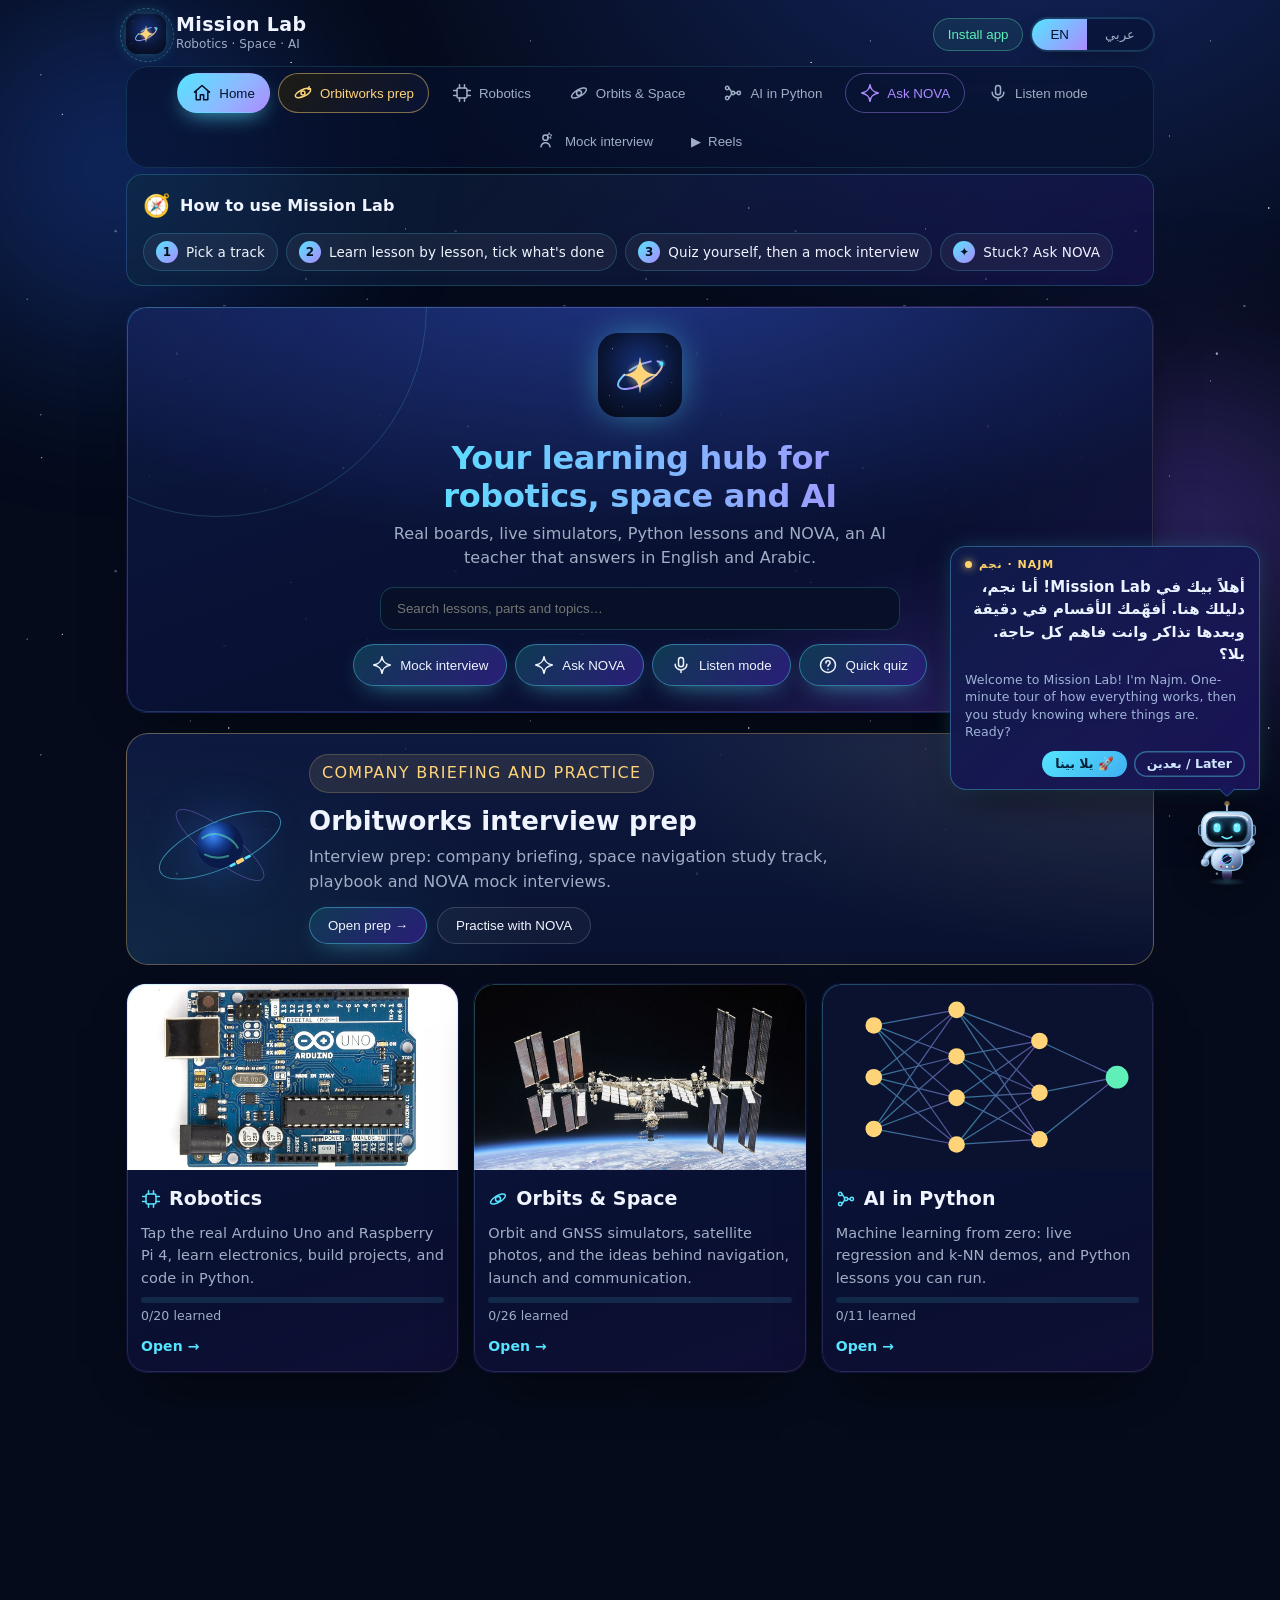
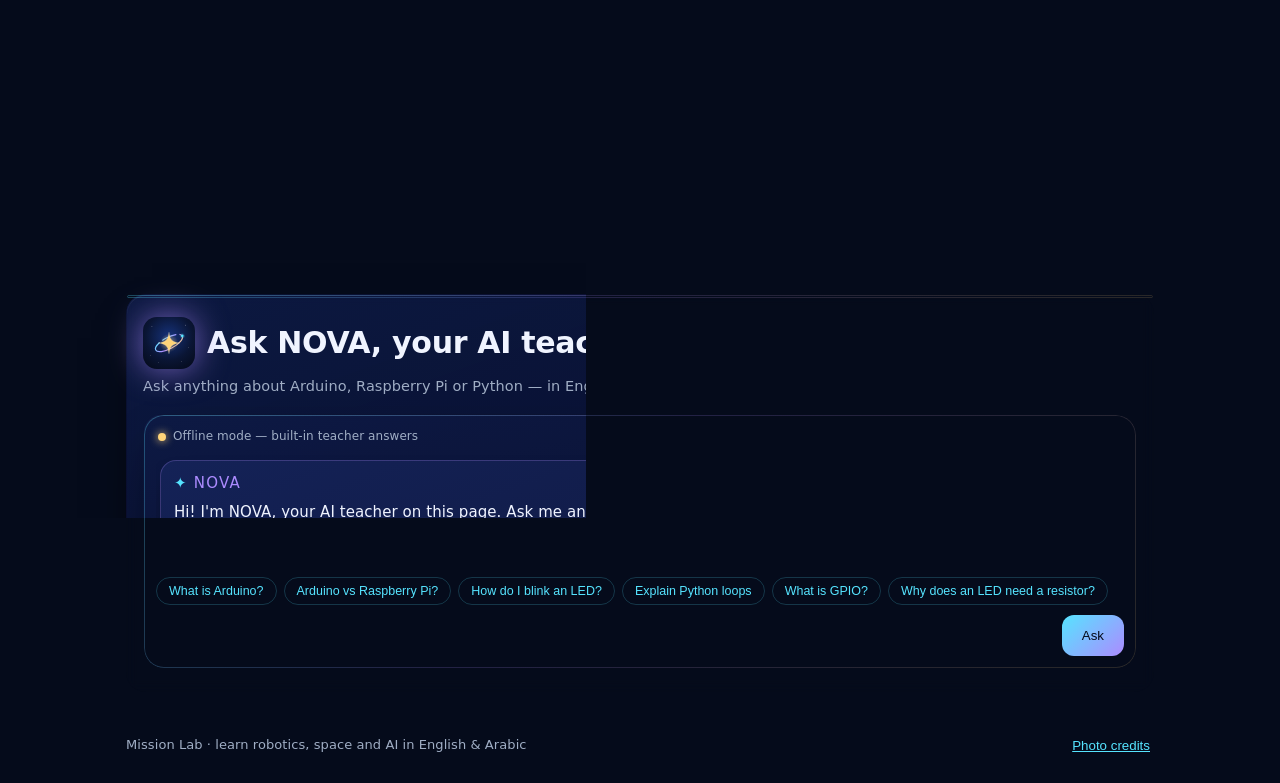
==== lab/index.html @ 09a4e25f "Reels: fix satellite phase overlap in multi-sat orbits; SW v17" ====
<!DOCTYPE html>
<html lang="en" dir="ltr">
<head>
<meta charset="UTF-8">
<meta name="viewport" content="width=device-width, initial-scale=1, viewport-fit=cover">
<title>Mission Lab: Robotics, Space &amp; AI in Python</title>
<meta name="description" content="Bilingual learning hub: real photo boards of the Arduino and Raspberry Pi, orbit and GNSS simulators, AI in Python, and NOVA the AI teacher.">
<meta name="theme-color" content="#050b1b">
<meta name="application-name" content="Mission Lab">
<meta name="apple-mobile-web-app-capable" content="yes">
<meta name="mobile-web-app-capable" content="yes">
<meta name="apple-mobile-web-app-title" content="Mission Lab">
<meta name="apple-mobile-web-app-status-bar-style" content="black-translucent">
<meta property="og:title" content="Mission Lab: Robotics, Space &amp; AI">
<meta property="og:description" content="Bilingual (English/Arabic) learning hub with real photos, interactive boards, orbit and GNSS simulators, AI in Python, and NOVA the AI teacher.">
<meta property="og:image" content="assets/icons/icon-512.png">
<link rel="icon" type="image/svg+xml" href="assets/nova.svg">
<link rel="icon" type="image/png" sizes="48x48" href="assets/icons/favicon-48.png">
<link rel="apple-touch-icon" href="assets/icons/apple-touch-icon.png">
<link rel="manifest" href="manifest.webmanifest">
<link rel="stylesheet" href="lab.css">
<link rel="stylesheet" href="hub.css">
<link rel="stylesheet" href="orbitworks.css">
<link rel="stylesheet" href="najm.css">
<link rel="stylesheet" href="glow.css">
<link rel="stylesheet" href="reels.css?v=17">
</head>
<body>
<div class="stars" aria-hidden="true"></div>
<div class="stars stars-2" aria-hidden="true"></div>

<header class="top">
  <div class="top-row">
    <a class="brand" href="#home" id="brand" aria-label="Mission Lab home"><img src="assets/nova.svg" alt="" width="40" height="40"><span><b data-i18n="title">Mission Lab</b><small data-i18n="tagline">Robotics · Space · AI</small></span></a>
    <div class="top-tools">
      <button type="button" class="install-btn" id="installBtn" hidden data-i18n="install">Install app</button>
      <div class="lang" role="group" aria-label="Language">
        <button id="langEn" type="button">EN</button>
        <button id="langAr" type="button">عربي</button>
      </div>
    </div>
  </div>
  <nav class="areas" role="tablist" aria-label="Areas">
    <button type="button" role="tab" data-area="home"><i aria-hidden="true">⌂</i><span data-i18n="navHome">Home</span></button>
    <button type="button" role="tab" data-area="ow" class="nav-ow"><i aria-hidden="true">🚀</i><span data-i18n="areaOw">Orbitworks prep</span></button>
    <button type="button" role="tab" data-area="robotics"><i aria-hidden="true">🤖</i><span data-i18n="areaRobotics">Robotics</span></button>
    <button type="button" role="tab" data-area="space"><i aria-hidden="true">🛰</i><span data-i18n="areaSpace">Orbits &amp; Space</span></button>
    <button type="button" role="tab" data-area="ai"><i aria-hidden="true">🧠</i><span data-i18n="areaAi">AI in Python</span></button>
    <button type="button" class="nav-nova" id="navNova"><i aria-hidden="true">✦</i><span data-i18n="navNova">Ask NOVA</span></button>
    <button type="button" class="listen-open" id="listenOpen"><i aria-hidden="true">🎙</i><span data-i18n="listenOpen">Listen mode</span></button>
    <button type="button" class="mock-open" id="mockOpen"><i aria-hidden="true"></i><span data-i18n="mqOpen">Mock interview</span></button>
    <button type="button" class="reels-open" id="reelsOpen" aria-expanded="false" aria-haspopup="dialog"><i aria-hidden="true">▶</i><span data-i18n="rlOpen">Reels</span></button>
  </nav>
  <div class="subnav" id="subnav" aria-label="On this page"></div>
</header>

<main>
  <div class="area" id="area-home"><div id="homeRoot"></div></div>
  <div class="area" id="area-ow"><div id="owRoot"></div></div>
  <div class="area" id="area-robotics">
  <section id="boards" class="panel">
    <h2 data-i18n="boardsTitle">Tap a part to learn it</h2>
    <p class="hint" data-i18n="boardsHint"></p>
    <div class="board-bar">
      <div class="board-switch" role="tablist">
        <button id="swUno" type="button" role="tab">Arduino Uno</button>
        <button id="swRpi" type="button" role="tab">Raspberry Pi 4</button>
      </div>
      <div class="view-sw" id="viewSw" role="group"><button type="button" data-v="photo" data-i18n="viewPhoto">Photo</button><button type="button" data-v="diagram" data-i18n="viewDiagram">Diagram</button></div>
    </div>
    <div class="board-grid">
      <div><div class="board-stage" id="boardStage"></div><p class="credit" id="boardCredit"></p></div>
      <article class="part-card" id="partCard" aria-live="polite">
        <div class="pc-empty" id="pcEmpty" data-i18n="pickPart">Pick a numbered part…</div>
        <div class="pc-body" id="pcBody" hidden>
          <div class="pc-head">
            <span class="pc-num" id="pcNum"></span>
            <h3 id="pcName"></h3>
          </div>
          <h4 data-i18n="whatIs">What is it?</h4>
          <p id="pcWhat"></p>
          <h4 data-i18n="whatDoes">What does it do?</h4>
          <p id="pcDoes"></p>
          <div class="pc-tip"><b data-i18n="remember">Remember:</b> <span id="pcTip"></span></div>
        </div>
      </article>
    </div>
    <ul class="parts-chips" id="partsChips"></ul>
  </section>

  <section id="python" class="panel">
    <h2 data-i18n="pyTitle">Python, lesson by lesson</h2>
    <p class="hint" data-i18n="pyHint"></p>
    <div class="lessons" id="lessons"></div>
  </section>

  </div>
  <div class="area" id="area-space"><div id="spaceRoot"></div></div>
  <div class="area" id="area-ai"><div id="aiRoot"></div></div>

  <section id="teacher" class="panel">
    <div class="nova-head"><img src="assets/nova.svg" alt="" width="52" height="52"><div><h2 data-i18n="teacherTitle">Ask NOVA, your AI teacher</h2></div></div>
    <p class="hint" data-i18n="teacherHint"></p>
    <div class="chat">
      <div class="chat-status" id="chatStatus"></div>
      <div class="chat-log" id="chatLog" aria-live="polite"></div>
      <div class="chat-chips" id="chatChips"></div>
      <form class="chat-form" id="chatForm">
        <input id="chatInput" type="text" autocomplete="off" data-i18n-ph="placeholder" placeholder="Type your question…">
        <button type="submit" id="chatSend" data-i18n="send">Ask</button>
      </form>
    </div>
  </section>
</main>

<footer class="foot">
  <span data-i18n="foot">Mission Lab</span>
  <button type="button" class="linkish" id="creditsOpen" data-i18n="back2">Photo credits</button>
</footer>
<nav class="bnav" id="bnav" aria-label="Main"></nav>

<div id="listenRoot"></div>
<div id="mockRoot"></div>
<div id="reelsRoot"></div>
<div id="modalRoot"></div>
<script src="lab.js"></script>
<script src="common.js"></script>
<script src="space.js"></script>
<script src="ai.js"></script>
<script src="listen.js"></script>
<script src="mock.js"></script>
<script src="diagrams.js"></script>
<script src="content.js"></script>
<script src="hub.js"></script>
<script src="ow-diagrams.js"></script>
<script src="ow-content.js"></script>
<script src="ow-nova.js"></script>
<script src="orbitworks.js"></script>
<script src="motion.js"></script>
<script>boot();</script>
<script src="najm.js"></script>
<script src="glow-content.js"></script>
<script src="nova-plus.js"></script>
<script src="glow.js"></script>
<script src="reels-scenes.js?v=17"></script>
<script src="reels-data.js?v=17"></script>
<script src="reels.js?v=17"></script>
</body>
</html>
---- lab/lab.css ----
:root{
  --navy:#050b1b; --ink:#f0f4ff; --muted:#a0aec5;
  --cyan:#56e4ff; --violet:#ac8bff; --gold:#ffd479; --aurora:#5ef0b8;
  --glass:#0b153acc; --line:#56e4ff33;
}
*{box-sizing:border-box}
html{scroll-behavior:smooth}
body{
  margin:0; background:radial-gradient(1200px 800px at 80% -10%, #12245c 0%, var(--navy) 55%) fixed, var(--navy);
  color:var(--ink); font:400 16px/1.55 "DM Sans",system-ui,-apple-system,"Segoe UI",sans-serif;
  -webkit-font-smoothing:antialiased; overflow-x:hidden;
}
html[dir=rtl] body{font-family:"Segoe UI",system-ui,Tahoma,sans-serif}
.stars{position:fixed;inset:0;pointer-events:none;z-index:0;opacity:.7;
  background-image:
    radial-gradient(1px 1px at 12% 22%, #fff 60%, transparent),
    radial-gradient(1.5px 1.5px at 34% 68%, #cfe6ff 60%, transparent),
    radial-gradient(1px 1px at 56% 12%, #fff 60%, transparent),
    radial-gradient(1px 1px at 78% 44%, #cfe6ff 60%, transparent),
    radial-gradient(1.5px 1.5px at 90% 82%, #fff 60%, transparent),
    radial-gradient(1px 1px at 8% 88%, #cfe6ff 60%, transparent),
    radial-gradient(1px 1px at 44% 40%, #fff 60%, transparent),
    radial-gradient(1.5px 1.5px at 66% 90%, #cfe6ff 60%, transparent);
  background-size:520px 520px; animation:drift 90s linear infinite;
}
.stars-2{background-size:340px 340px;opacity:.35;animation-duration:140s;animation-direction:reverse}
@keyframes drift{to{background-position:520px 520px}}
@media(prefers-reduced-motion:reduce){.stars{animation:none}}

main,.top,.foot{position:relative;z-index:1;max-width:1060px;margin:0 auto;padding:0 16px}
.top{padding-top:18px;text-align:center}
.top-row{display:flex;justify-content:space-between;align-items:center;gap:10px;flex-wrap:wrap}
.back{color:var(--muted);text-decoration:none;font-size:14px}
.back:hover{color:var(--cyan)}
.lang{display:inline-flex;border:1px solid var(--line);border-radius:999px;overflow:hidden;background:var(--glass)}
.lang button{border:0;background:transparent;color:var(--muted);padding:8px 18px;font:700 14px/1 inherit;cursor:pointer}
.lang button.on{background:linear-gradient(135deg,#123,#1b1458);color:var(--cyan)}
h1{margin:26px 0 6px;font-size:clamp(28px,6vw,44px);letter-spacing:.02em;
  background:linear-gradient(90deg,var(--cyan),var(--violet),var(--gold));-webkit-background-clip:text;background-clip:text;color:transparent}
.sub{margin:0 0 18px;color:var(--muted)}
.tabs{display:flex;justify-content:center;gap:8px;flex-wrap:wrap;margin-bottom:8px}
.tabs a{color:var(--ink);text-decoration:none;padding:8px 16px;border:1px solid var(--line);border-radius:999px;background:var(--glass);font-size:14px}
.tabs a:hover{border-color:var(--cyan);color:var(--cyan)}

.panel{margin:26px 0;padding:22px 16px;border:1px solid var(--line);border-radius:20px;background:var(--glass);backdrop-filter:blur(6px)}
.panel h2{margin:0 0 6px;font-size:clamp(20px,4.5vw,28px)}
.hint{margin:0 0 16px;color:var(--muted);font-size:14.5px}

.board-switch{display:flex;gap:8px;margin-bottom:14px}
.board-switch button{flex:1;max-width:240px;padding:11px 10px;border-radius:12px;border:1px solid var(--line);
  background:#0a1230;color:var(--muted);font:700 15px/1 inherit;cursor:pointer}
.board-switch button.on{border-color:var(--cyan);color:var(--cyan);box-shadow:0 0 18px -6px var(--cyan)}
.board-grid{display:grid;grid-template-columns:1fr;gap:16px}
@media(min-width:900px){.board-grid{grid-template-columns:7fr 5fr}}
.board-stage{border-radius:16px;background:#071026;border:1px solid #56e4ff22;padding:8px;overflow:hidden}
.board-stage svg{width:100%;height:auto;display:block}
.part{cursor:pointer;outline:none}
.part .hit{fill:transparent}
.part:hover .glow,.part:focus .glow,.part.active .glow{opacity:1}
.part .glow{opacity:0;transition:opacity .2s;fill:none;stroke:var(--gold);stroke-width:3;filter:drop-shadow(0 0 6px var(--gold))}
.part.active .badge circle{fill:var(--gold)}
.badge{cursor:pointer}
.badge circle{fill:#ffd479;stroke:#050b1b;stroke-width:2}
.badge text{font:700 13px/1 "DM Sans",sans-serif;fill:#050b1b;text-anchor:middle}

.part-card{border:1px solid var(--line);border-radius:16px;background:#0a1230cc;padding:16px;min-height:180px}
@media(min-width:900px){.part-card{position:sticky;top:12px;align-self:start}}
.pc-empty{color:var(--muted);text-align:center;padding:48px 10px;font-size:15px}
.pc-head{display:flex;align-items:center;gap:10px;margin-bottom:10px}
.pc-num{flex:none;width:30px;height:30px;border-radius:50%;background:var(--gold);color:#050b1b;font:700 16px/30px sans-serif;text-align:center}
.pc-head h3{margin:0;font-size:19px}
.part-card h4{margin:12px 0 4px;font-size:12.5px;letter-spacing:.08em;text-transform:uppercase;color:var(--cyan)}
.part-card p{margin:0;font-size:15px}
.pc-tip{margin-top:14px;padding:10px 12px;border-radius:10px;background:#ffd47914;border:1px solid #ffd47944;font-size:14px}
.pc-tip b{color:var(--gold)}

.parts-chips{list-style:none;display:flex;flex-wrap:wrap;gap:8px;margin:14px 0 0;padding:0}
.parts-chips button{border:1px solid var(--line);background:#0a1230;color:var(--muted);border-radius:999px;
  padding:7px 12px;font-size:13px;cursor:pointer;display:inline-flex;align-items:center;gap:7px}
.parts-chips button i{font-style:normal;width:20px;height:20px;border-radius:50%;background:#ffd479;color:#050b1b;font:700 12px/20px sans-serif;text-align:center}
.parts-chips button.on,.parts-chips button:hover{border-color:var(--gold);color:var(--ink)}

.lessons{display:grid;gap:10px}
.lesson{border:1px solid var(--line);border-radius:14px;background:#0a1230cc;overflow:hidden}
.lesson>button{width:100%;display:flex;align-items:center;gap:12px;padding:14px 14px;background:transparent;border:0;color:var(--ink);cursor:pointer;text-align:start}
html[dir=rtl] .lesson>button{text-align:right}
.l-num{flex:none;width:34px;height:34px;border-radius:10px;background:linear-gradient(135deg,var(--cyan),var(--violet));color:#050b1b;font:700 16px/34px sans-serif;text-align:center}
.l-title{font:700 16px/1.25 inherit}
.l-tag{display:block;color:var(--muted);font-size:13px;margin-top:2px}
.l-arrow{margin-inline-start:auto;color:var(--cyan);transition:transform .25s}
.lesson.open .l-arrow{transform:rotate(180deg)}
.l-body{max-height:0;overflow:hidden;transition:max-height .35s ease;padding:0 14px}
.lesson.open .l-body{max-height:900px;padding:0 14px 16px}
.l-body p{color:#dbe4ff;font-size:15px;margin:4px 0 12px}
.l-code{direction:ltr;text-align:left;background:#040814;border:1px solid #56e4ff2e;border-radius:10px;padding:12px 14px;overflow-x:auto;
  font:13.5px/1.6 ui-monospace,"SF Mono",Menlo,Consolas,monospace;color:#e8f2ff}
.l-code .cm{color:#7f8db3}.l-code .st{color:#5ef0b8}.l-code .kw{color:#ac8bff}
.l-cap{display:block;color:var(--muted);font-size:12.5px;margin-top:8px;direction:inherit}

.chat{border:1px solid var(--line);border-radius:16px;background:#0a1230cc;padding:12px}
.chat-status{font-size:12px;color:var(--muted);margin:0 2px 8px;display:flex;align-items:center;gap:7px}
.chat-status b{width:8px;height:8px;border-radius:50%;background:var(--aurora);box-shadow:0 0 8px var(--aurora)}
.chat-status.off b{background:var(--gold);box-shadow:0 0 8px var(--gold)}
.chat-log{max-height:380px;overflow-y:auto;display:flex;flex-direction:column;gap:10px;padding:4px 2px 10px}
.msg{max-width:88%;padding:10px 13px;border-radius:14px;font-size:15px;white-space:pre-wrap;word-break:break-word}
.msg code{font:13px/1.5 ui-monospace,Menlo,monospace;background:#040814;padding:1px 5px;border-radius:5px;direction:ltr;unicode-bidi:embed}
html[dir=rtl] .msg.user{align-self:flex-start}
html[dir=rtl] .msg.bot{align-self:flex-end}
.msg.user{align-self:flex-end;background:linear-gradient(135deg,#1b1458,#123);border:1px solid #56e4ff44;border-end-end-radius:4px}
html[dir=rtl] .msg.user{border-end-end-radius:14px;border-end-start-radius:4px}
.msg.bot{align-self:flex-start;background:#101c4a;border:1px solid #ac8bff44;border-end-start-radius:4px}
html[dir=rtl] .msg.bot{border-end-start-radius:14px;border-end-end-radius:4px}
.msg.bot .who{display:block;font:700 11px/1 inherit;letter-spacing:.08em;color:var(--violet);margin-bottom:5px}
.msg.typing span{animation:blink 1.1s infinite}
.msg.typing span:nth-child(2){animation-delay:.2s}.msg.typing span:nth-child(3){animation-delay:.4s}
@keyframes blink{0%,60%,100%{opacity:.25}30%{opacity:1}}
.chat-chips{display:flex;flex-wrap:wrap;gap:7px;margin:6px 0 10px}
.chat-chips button{border:1px solid var(--line);background:transparent;color:var(--cyan);border-radius:999px;padding:6px 12px;font-size:12.5px;cursor:pointer}
.chat-chips button:hover{border-color:var(--cyan)}
.chat-form{display:flex;gap:8px}
.chat-form input{flex:1;min-width:0;border:1px solid var(--line);border-radius:12px;background:#040814;color:var(--ink);padding:12px 14px;font:400 15px/1.3 inherit}
.chat-form input:focus{outline:none;border-color:var(--cyan)}
.chat-form button{border:0;border-radius:12px;padding:12px 20px;font:700 15px/1 inherit;cursor:pointer;
  background:linear-gradient(135deg,var(--cyan),var(--violet));color:#050b1b}
.chat-form button:disabled{opacity:.5;cursor:default}

.foot{display:flex;justify-content:space-between;gap:10px;flex-wrap:wrap;color:var(--muted);font-size:13px;padding:10px 16px 30px}
.foot a{color:var(--muted)}

/* ---- areas ---- */
.areas{display:flex;justify-content:center;gap:8px;flex-wrap:wrap;margin:4px 0 12px}
.areas button{border:1px solid var(--line);border-radius:999px;background:var(--glass);color:var(--ink);padding:10px 18px;font:700 14.5px/1 inherit;cursor:pointer}
.areas button.on{border-color:var(--cyan);color:var(--cyan);box-shadow:0 0 18px -6px var(--cyan);background:linear-gradient(135deg,#0d2a3f,#1b1458)}
.area{display:none}.area.on{display:block}
.listen-open{display:inline-flex;align-items:center;gap:8px;margin:2px 0 6px;border:1px solid #ffd47955;background:#ffd4791a;color:var(--gold);border-radius:999px;padding:9px 16px;font:700 14px/1 inherit;cursor:pointer}
.listen-open:hover{background:#ffd47930}
.presets{display:flex;flex-wrap:wrap;gap:8px;margin:0 0 12px}
.presets button{border:1px solid var(--line);background:#0a1230;color:var(--muted);border-radius:999px;padding:8px 14px;font:600 13.5px/1 inherit;cursor:pointer}
.presets button.on,.presets button:hover{border-color:var(--cyan);color:var(--cyan)}
.sim{border-radius:16px;overflow:hidden;border:1px solid #56e4ff22;background:#071026}
.sim canvas{display:block;width:100%;height:auto;aspect-ratio:var(--ar,640/440)}
#gCanvas{--ar:640/360}#regCanvas,#knnCanvas{--ar:640/340;cursor:crosshair}
.sliders{display:grid;gap:12px;margin:14px 0 4px}
.sliders label span{display:flex;justify-content:space-between;gap:10px;font-size:14px;margin-bottom:4px}
.sliders output{color:var(--gold);font-weight:700;direction:ltr}
.sliders input[type=range]{width:100%;accent-color:#56e4ff;height:28px}
.readouts{display:grid;grid-template-columns:repeat(auto-fit,minmax(130px,1fr));gap:10px;margin-top:12px}
.readouts div{border:1px solid var(--line);border-radius:12px;background:#0a1230cc;padding:10px 12px}
.readouts i{display:block;font-style:normal;font-size:12px;color:var(--muted)}
.readouts b{font-size:17px;color:var(--ink)}
.note{color:var(--muted);font-size:13px;margin:10px 0 0}

/* ---- listen mode ---- */
body.ls-open{overflow:hidden}
.listen{position:fixed;inset:0;z-index:100;background:#030612;color:#eef2ff;display:flex;flex-direction:column;font-family:inherit;
  padding:max(10px,env(safe-area-inset-top)) 14px max(10px,env(safe-area-inset-bottom))}
.listen[hidden]{display:none}
.ls-bg{position:absolute;inset:0;overflow:hidden;pointer-events:none}
.ls-bg i{position:absolute;border-radius:50%;filter:blur(70px);opacity:.5;animation:lsFloat 14s ease-in-out infinite}
.ls-bg i:nth-child(1){width:44vw;height:44vw;max-width:420px;max-height:420px;background:#123a5f;top:-12%;inset-inline-start:-10%}
.ls-bg i:nth-child(2){width:38vw;height:38vw;max-width:360px;max-height:360px;background:#3b1d6e;bottom:-10%;inset-inline-end:-8%;animation-delay:-5s}
.ls-bg i:nth-child(3){width:26vw;height:26vw;max-width:240px;max-height:240px;background:#0e5e52;top:42%;inset-inline-start:58%;opacity:.3;animation-delay:-9s}
@keyframes lsFloat{50%{transform:translateY(26px) scale(1.07)}}
@media(prefers-reduced-motion:reduce){.ls-bg i,.ls-wave span,.ls-ring{animation:none!important}}
.ls-top{position:relative;display:flex;align-items:center;gap:8px;flex-wrap:wrap}
.ls-x{flex:none;width:38px;height:38px;border-radius:50%;border:1px solid #ffffff22;background:#0a123088;color:#cfd8f3;font-size:15px;cursor:pointer}
.ls-x:hover{border-color:#56e4ff;color:#56e4ff}
.ls-status{display:inline-flex;align-items:center;gap:7px;border:1px solid #ffffff1f;background:#0a1230cc;border-radius:999px;padding:8px 14px;font:600 12.5px/1 inherit;color:#aebadd}
.ls-status b{width:9px;height:9px;border-radius:50%;background:#5b6785;flex:none}
.listen.live .ls-status b{background:#5ef0b8;box-shadow:0 0 10px #5ef0b8;animation:pulse 1.5s infinite}
.listen.think .ls-status b{background:#ffd479;box-shadow:0 0 10px #ffd479;animation:pulse .8s infinite}
@keyframes pulse{50%{opacity:.35}}
.ls-lang{display:inline-flex;border:1px solid #ffffff1f;border-radius:999px;overflow:hidden;background:#0a123088;margin-inline-start:auto}
.ls-lang button{border:0;background:transparent;color:#8f9bc0;padding:9px 13px;font:700 12.5px/1 inherit;cursor:pointer}
.ls-lang button.on{background:linear-gradient(135deg,#123a5f,#2a1d6e);color:#56e4ff}
.ls-stage{position:relative;flex:1;min-height:0;overflow-y:auto;display:flex;flex-direction:column;gap:12px;padding:14px 0 6px}
.ls-wave{display:flex;align-items:center;justify-content:center;gap:4px;height:32px;flex:none}
.ls-wave span{width:4px;height:6px;border-radius:2px;background:linear-gradient(180deg,#56e4ff,#ac8bff);opacity:.22}
.listen.live .ls-wave span{animation:wv 1.2s ease-in-out infinite;opacity:.8}
.listen.hot .ls-wave span{animation-duration:.45s}
@keyframes wv{0%,100%{height:6px}50%{height:26px}}
.ls-heard{flex:none}
.ls-heard i,.ls-card i{display:block;font-style:normal;font-size:11px;letter-spacing:.1em;text-transform:uppercase;color:#56e4ff99;margin-bottom:5px}
.ls-heard p{margin:0;font-size:15.5px;line-height:1.55;color:#7c8ab1;min-height:1.5em}
.ls-heard #lsLive{color:#d4defa;border-bottom:1px dashed #56e4ff55}
.ls-card{border-radius:18px;padding:16px 18px;background:linear-gradient(160deg,#0a1330f2,#070d1ff2);border:1px solid #ffffff14}
.ls-q p{margin:0;font-size:17px;line-height:1.45;color:#cdd8f6}
.ls-a{border-color:#5ef0b833;box-shadow:0 0 44px -16px #5ef0b84d}
.ls-a i{color:#5ef0b8aa}
.ls-a p{margin:0;font-size:clamp(21px,5.6vw,28px);line-height:1.55;color:#f4fffa;white-space:pre-wrap}
.ls-a-foot{display:flex;justify-content:space-between;align-items:center;gap:10px;margin-top:10px}
.ls-a small{font-size:11px;color:#6f8f84}
#lsCopy{border:1px solid #ffffff22;background:transparent;color:#9fb0d8;border-radius:999px;padding:6px 13px;font:700 11.5px/1 inherit;cursor:pointer}
#lsCopy:hover{border-color:#5ef0b8;color:#5ef0b8}
.ls-msg{position:relative;border:1px solid #ffd47955;color:#ffd479;background:#ffd47912;border-radius:12px;padding:10px 12px;font-size:13.5px;margin-bottom:8px}
.ls-msg[hidden]{display:none}
.ls-dock{position:relative;display:flex;flex-direction:column;gap:10px}
#lsForm{display:flex;gap:8px}
#lsIn{flex:1;min-width:0;background:#070d1f;border:1px solid #ffffff22;border-radius:12px;color:#e9eefc;padding:12px 14px;font:400 15px/1.2 inherit}
#lsIn:focus{outline:none;border-color:#56e4ff}
#lsAsk{border:0;border-radius:12px;padding:0 18px;background:#17254f;color:#56e4ff;font:700 14px/1 inherit;cursor:pointer}
.ls-actions{display:flex;align-items:center;justify-content:center;gap:16px}
.ls-mic{position:relative;width:78px;height:78px;flex:none;border-radius:50%;border:0;cursor:pointer;
  background:linear-gradient(135deg,#56e4ff,#ac8bff);color:#050b1b;font-size:25px;display:grid;place-items:center;
  box-shadow:0 8px 30px -8px #56e4ff80}
.ls-mic:active{transform:scale(.96)}
.listen.live .ls-mic{background:#2a1020;color:#ff9db3;border:1px solid #ff9db355;box-shadow:0 8px 30px -8px #ff9db355}
.ls-ring{position:absolute;inset:0;border-radius:50%;border:2px solid #ff9db355;opacity:0;pointer-events:none}
.listen.live .ls-ring{animation:lsRing 1.9s ease-out infinite}
.listen.live .ls-ring.r2{animation-delay:.95s}
@keyframes lsRing{0%{transform:scale(1);opacity:.8}100%{transform:scale(1.6);opacity:0}}
.ls-now{border:0;border-radius:999px;padding:15px 24px;font:700 15.5px/1 inherit;cursor:pointer;
  background:linear-gradient(135deg,#ffd479,#ff9d6e);color:#2a1503;opacity:.35;transition:opacity .2s,transform .1s}
.ls-now.ready{opacity:1;box-shadow:0 6px 26px -8px #ffd47980}
.ls-now.ready:active{transform:scale(.97)}
.ls-foot{display:flex;flex-direction:column;gap:2px;font-size:11.5px;color:#6f7da3;text-align:center}
.ls-foot .linkish{background:none;border:0;color:#8f9bc0;font:inherit;text-decoration:underline;cursor:pointer;padding:2px}
@media(min-width:900px){.listen{padding:18px 16vw}}
/* listen mode v3: explicit-start CTA, louder active language, debug line */
.ls-mic.cta{animation:lsCta 1.7s ease-in-out infinite}
@keyframes lsCta{0%,100%{box-shadow:0 8px 30px -8px #56e4ff80}50%{box-shadow:0 8px 46px -4px #56e4ffdd;transform:scale(1.06)}}
.ls-lang button.on{background:linear-gradient(135deg,#1d5fa8,#6a3fd4);color:#fff;box-shadow:0 0 16px -2px #56e4ff99}
.ls-debug{font:11px/1.5 ui-monospace,SFMono-Regular,Menlo,monospace;color:#5fe0a8bb;background:#04101fcc;border:1px solid #ffffff12;border-radius:8px;padding:6px 9px;max-height:3.4em;overflow:hidden;white-space:nowrap;text-overflow:ellipsis;text-align:start}
.ls-debug[hidden]{display:none}
---- lab/hub.css ----
/* Mission Lab hub layer */
body{padding-bottom:0}
body.noscroll{overflow:hidden}
.top{padding-top:12px}
.brand{display:flex;align-items:center;gap:10px;text-decoration:none;color:var(--ink);text-align:start}
.brand img{border-radius:12px;box-shadow:0 0 18px -4px #56e4ff88}
.brand b{display:block;font-size:19px;letter-spacing:.02em;line-height:1.1}
.brand small{display:block;color:var(--muted);font-size:12px}
.top-tools{display:flex;align-items:center;gap:8px}
.install-btn{border:1px solid #5ef0b855;background:#5ef0b814;color:var(--aurora);border-radius:999px;padding:8px 14px;font:700 13px/1 inherit;cursor:pointer}
.areas{margin:12px 0 4px}
.areas button{display:inline-flex;align-items:center;gap:7px}
.areas button i{font-style:normal}
.areas .nav-nova{border-color:#ac8bff66;color:var(--violet)}
.areas .listen-open{margin:0}
@media(max-width:759px){
  .areas button:not(.listen-open):not(.mock-open){display:none}
  .areas{margin:8px 0 2px}
  .areas .listen-open,.areas .mock-open{padding:8px 14px}
  body{padding-bottom:78px}
}
.subnav{position:sticky;top:0;z-index:20;display:flex;gap:8px;overflow-x:auto;padding:9px 16px;margin:0 auto;max-width:1060px;scrollbar-width:none;background:linear-gradient(#050b1bf2,#050b1bd9);backdrop-filter:blur(8px);border-bottom:1px solid var(--line)}
.subnav[hidden]{display:none}
.subnav::-webkit-scrollbar{display:none}
.subnav button{flex:none;border:1px solid var(--line);background:var(--glass);color:var(--ink);border-radius:999px;padding:7px 14px;font:600 13px/1 inherit;cursor:pointer;white-space:nowrap}
.subnav button:hover{border-color:var(--cyan);color:var(--cyan)}
.bnav{display:none}
@media(max-width:759px){
  .bnav{position:fixed;left:0;right:0;bottom:0;z-index:40;display:grid;grid-template-columns:repeat(6,1fr);background:#050b1bf5;backdrop-filter:blur(12px);border-top:1px solid var(--line);padding:6px 4px calc(6px + env(safe-area-inset-bottom))}
  .bnav button{border:0;background:transparent;color:var(--muted);display:flex;flex-direction:column;align-items:center;gap:2px;padding:6px 2px;font:600 11px/1.1 inherit;cursor:pointer;border-radius:12px}
  .bnav button i{font-style:normal;font-size:19px;line-height:1}
  .bnav button.on{color:var(--cyan);background:#56e4ff14}
}
.area{display:none}.area.on{display:block}
/* hero */
.hero{margin:20px 0;padding:26px 16px;text-align:center;border:1px solid var(--line);border-radius:24px;background:radial-gradient(600px 240px at 50% 0,#1b2f7a66,transparent),var(--glass)}
.hero-logo{border-radius:20px;box-shadow:0 0 36px -6px #56e4ff99}
.hero h2{margin:14px auto 6px;font-size:clamp(22px,5vw,32px);max-width:22ch;line-height:1.2;background:linear-gradient(90deg,var(--cyan),var(--violet),var(--gold));-webkit-background-clip:text;background-clip:text;color:transparent}
.hero p{margin:0 auto 16px;max-width:52ch;color:var(--muted)}
.search{position:relative;max-width:520px;margin:0 auto 14px;text-align:start}
.search input{width:100%;padding:13px 16px;border-radius:14px;border:1px solid var(--line);background:#071026;color:var(--ink);font:16px inherit}
.search input:focus{outline:2px solid var(--cyan);outline-offset:1px}
.search-res{position:absolute;inset-inline:0;top:calc(100% + 6px);z-index:15;background:#0a1230;border:1px solid var(--cyan);border-radius:14px;overflow:hidden;box-shadow:0 18px 40px -10px #000}
.search-res button{display:flex;align-items:center;gap:10px;width:100%;border:0;border-bottom:1px solid #56e4ff1a;background:transparent;color:var(--ink);padding:11px 14px;font:15px inherit;cursor:pointer;text-align:start}
.search-res button:hover{background:#56e4ff14}
.search-res button i{font-style:normal}
.search-res button span{flex:1}
.search-res small{color:var(--muted)}
.search-res p{margin:0;padding:12px 14px;color:var(--muted)}
.quick{display:flex;justify-content:center;gap:8px;flex-wrap:wrap}
.quick button,.primary{border:1px solid #56e4ff66;background:linear-gradient(135deg,#0d2a3f,#1b1458);color:var(--ink);border-radius:999px;padding:10px 18px;font:700 14px/1 inherit;cursor:pointer}
.quick button:hover,.primary:hover{border-color:var(--cyan)}
.area-cards{display:grid;gap:14px;grid-template-columns:1fr}
@media(min-width:760px){.area-cards{grid-template-columns:repeat(3,1fr)}}
.area-card{border:1px solid var(--line);border-radius:20px;overflow:hidden;background:var(--glass);cursor:pointer;display:flex;flex-direction:column;transition:transform .2s,border-color .2s}
.area-card:hover,.area-card:focus-visible{transform:translateY(-3px);border-color:var(--cyan);outline:none}
.ac-media{aspect-ratio:16/9;overflow:hidden;background:#071026}
.ac-media img,.ac-media svg{width:100%;height:100%;object-fit:cover;display:block}
.ac-body{padding:14px;display:flex;flex-direction:column;gap:8px;flex:1}
.ac-body h3{margin:0;font-size:19px;display:flex;align-items:center;gap:8px}
.ac-body h3 i{font-style:normal}
.ac-body p{margin:0;color:var(--muted);font-size:14.5px;flex:1}
.prog small,.qbest{color:var(--muted);font-size:12.5px}
.bar{height:6px;border-radius:99px;background:#56e4ff1f;overflow:hidden}
.bar b{display:block;height:100%;width:0;background:linear-gradient(90deg,var(--cyan),var(--aurora));border-radius:99px;transition:width .4s}
.ac-go{color:var(--cyan);font-weight:700;font-size:14px}
.home-row{display:grid;gap:14px;grid-template-columns:1fr}
@media(min-width:760px){.home-row{grid-template-columns:1fr 1fr}}
.home-row .panel{margin:14px 0 0}
.muted{color:var(--muted)}
.cont-btn{display:flex;align-items:center;gap:10px;width:100%;border:1px solid var(--line);background:#0a1230;color:var(--ink);border-radius:12px;padding:12px;font:600 15px inherit;cursor:pointer;text-align:start}
.cont-btn span{flex:1}.cont-btn em{font-style:normal;color:var(--cyan)}
.fact p{margin:0;font-size:16px}
.install-card{display:flex;gap:16px;align-items:center;justify-content:space-between;flex-wrap:wrap;margin-top:14px}
.install-card h2{margin-top:0}.install-card p{margin:4px 0}
/* boards photo */
.board-bar{display:flex;gap:10px;justify-content:space-between;align-items:center;flex-wrap:wrap;margin-bottom:14px}
.board-bar .board-switch{margin:0;flex:1;min-width:260px}
.view-sw{display:inline-flex;border:1px solid var(--line);border-radius:999px;overflow:hidden}
.view-sw button{border:0;background:transparent;color:var(--muted);padding:9px 14px;font:700 13px/1 inherit;cursor:pointer}
.view-sw button.on{background:#12306b;color:var(--cyan)}
.board-stage{padding:0}
.photo-svg{border-radius:14px}
.photo-part .pbox{fill:rgba(86,228,255,.06);stroke:rgba(86,228,255,.55);stroke-width:3;transition:.15s}
.photo-part .pbox.dashed{stroke-dasharray:10 8}
.photo-part:hover .pbox,.photo-part:focus .pbox{fill:rgba(255,212,121,.2);stroke:var(--gold)}
.photo-part.active .pbox{fill:rgba(255,212,121,.28);stroke:var(--gold);stroke-width:5}
.photo-part .pbadge circle{stroke:#050b1b;stroke-width:2}
.credit{margin:8px 4px 0;font-size:12px;color:var(--muted)}
.credit a{color:var(--cyan)}
/* lessons extras */
.l-fig{margin:0 0 12px;border-radius:12px;overflow:hidden;background:#071026}
.l-fig img{width:100%;max-height:320px;object-fit:cover;display:block}
.l-fig figcaption{padding:7px 10px;font-size:12px;color:var(--muted)}
.l-fig a{color:var(--cyan)}
.l-done{margin-top:12px;border:1px solid var(--line);background:transparent;color:var(--muted);border-radius:999px;padding:8px 14px;font:700 13px/1 inherit;cursor:pointer}
.l-done.on{border-color:var(--aurora);color:var(--aurora);background:#5ef0b812}
.lesson.is-done .l-num{background:var(--aurora);color:#04210f}
/* gallery */
.gallery{display:grid;gap:10px;grid-template-columns:repeat(2,1fr)}
@media(min-width:760px){.gallery{grid-template-columns:repeat(4,1fr)}}
.g-item{border:1px solid var(--line);border-radius:14px;overflow:hidden;background:#071026;color:var(--ink);padding:0;cursor:pointer;display:flex;flex-direction:column;text-align:start}
.g-item img{width:100%;aspect-ratio:4/3;object-fit:cover;display:block;transition:transform .3s}
.g-item:hover img{transform:scale(1.05)}
.g-item span{padding:8px 10px;font-size:12.5px;line-height:1.35;color:var(--muted)}
/* modal */
.modal{position:fixed;inset:0;z-index:100;background:#02050dcc;display:flex;align-items:center;justify-content:center;padding:14px;backdrop-filter:blur(4px)}
.modal-card{position:relative;max-width:560px;width:100%;max-height:90vh;overflow:auto;background:#0a1230;border:1px solid var(--cyan);border-radius:20px;padding:22px 18px}
.modal-card.wide{max-width:900px;padding:12px}
.modal-x{position:absolute;top:10px;inset-inline-end:10px;z-index:2;width:36px;height:36px;border-radius:50%;border:1px solid var(--line);background:#050b1b;color:var(--ink);font-size:16px;cursor:pointer}
.modal h2{margin:0 0 6px;padding-inline-end:40px}
.lightbox{margin:0}.lightbox img{width:100%;max-height:70vh;object-fit:contain;display:block;border-radius:12px;background:#000}
.lightbox figcaption{padding:10px 4px 0;font-size:13.5px;color:var(--muted)}.lightbox a{color:var(--cyan)}
.credits{list-style:none;padding:0;margin:12px 0 0;display:grid;gap:8px}
.credits li{display:flex;flex-direction:column;gap:2px;padding:9px 11px;border:1px solid #56e4ff1f;border-radius:12px}
.credits a{color:var(--cyan)}.credits small{color:var(--muted)}
.modal textarea{width:100%;margin:8px 0 12px;padding:12px;border-radius:12px;border:1px solid var(--line);background:#071026;color:var(--ink);font:15px/1.5 inherit;resize:vertical}
/* quiz */
.q-top{display:flex;align-items:center;gap:12px;color:var(--muted);font-size:13px;margin-bottom:10px}.q-top .bar{flex:1}
.q-text{margin:0 0 12px;font-size:18px;line-height:1.4}
.q-opts{display:grid;gap:8px}
.q-opts button{border:1px solid var(--line);background:#0a1230;color:var(--ink);border-radius:12px;padding:13px 14px;font:600 15px/1.35 inherit;cursor:pointer;text-align:start}
.q-opts button:hover:not(:disabled){border-color:var(--cyan)}
.q-opts button.right{border-color:var(--aurora);background:#5ef0b822}
.q-opts button.wrong{border-color:#ff7a8a;background:#ff7a8a1f}
.q-fb{min-height:22px;margin:10px 0 4px;color:var(--gold);font-weight:700}
.q-end{text-align:center;padding:10px}.q-score{font-size:56px;font-weight:800;color:var(--gold)}.q-score small{font-size:24px;color:var(--muted)}
/* nova + footer */
.nova-head{display:flex;align-items:center;gap:12px;margin-bottom:6px}
.nova-head img{border-radius:14px}
.nova-head h2{margin:0}
.foot{display:flex;justify-content:space-between;align-items:center;gap:10px;flex-wrap:wrap;padding-top:16px;padding-bottom:26px;color:var(--muted);font-size:13px}
.linkish{background:none;border:0;color:var(--cyan);font:600 13px inherit;cursor:pointer;text-decoration:underline;padding:4px}
#lsProfile{align-self:center;color:#8fa0cf}
html[dir=rtl] .brand,html[dir=rtl] .cont-btn,html[dir=rtl] .search{direction:rtl}
.ic{width:20px;height:20px;flex:none;vertical-align:-4px}
.ac-body h3 .ic{color:var(--cyan)}
.quick button{display:inline-flex;align-items:center;gap:8px}
.bnav button i{display:grid;place-items:center}
.nm{color:#ffd479}
@media(prefers-reduced-motion:reduce){.l-body,.area-card,.g-item img,.bar b{transition:none!important}}
.lesson.open .l-body{max-height:1600px}

/* ---- mock interview mode ---- */
.mock-open{display:inline-flex;align-items:center;gap:8px;margin:2px 0 6px;border:1px solid #ac8bff66;background:#ac8bff1a;color:var(--violet);border-radius:999px;padding:9px 16px;font:700 14px/1 inherit;cursor:pointer}
.mock-open:hover{background:#ac8bff30}
.areas .mock-open{margin:0}
.mock{position:fixed;inset:0;z-index:100;background:#030612;color:#eef2ff;display:flex;flex-direction:column;font-family:inherit;
  padding:max(10px,env(safe-area-inset-top)) 14px max(10px,env(safe-area-inset-bottom))}
.mock[hidden]{display:none}
.mq-bg i:nth-child(1){background:#2a1d6e}
.mq-bg i:nth-child(2){background:#123a5f}
.mq-bg i:nth-child(3){background:#5e2f0e;top:55%;inset-inline-start:30%}
.mq-stage{position:relative;flex:1;min-height:0;overflow-y:auto;display:flex;flex-direction:column;padding:14px 0 6px}
.mq-screen{display:flex;flex-direction:column;gap:14px;flex:1;min-height:0;max-width:640px;width:100%;margin:0 auto}
.mq-screen[hidden]{display:none}
#mqIntro{align-items:center;justify-content:center;text-align:center;gap:12px}
.mq-logo{border-radius:20px;box-shadow:0 0 44px -8px #ac8bff99}
#mqIntro h2{margin:0;font-size:clamp(22px,5.5vw,30px);background:linear-gradient(90deg,var(--violet),var(--cyan),var(--gold));-webkit-background-clip:text;background-clip:text;color:transparent}
.mq-sub{margin:0;max-width:46ch;color:#aebadd;font-size:15px;line-height:1.6}
.mq-best{margin:0;color:var(--gold);font-weight:700;font-size:14px}
.mq-count{display:inline-flex;border:1px solid #ffffff1f;border-radius:999px;overflow:hidden;background:#0a123088}
.mq-count button{border:0;background:transparent;color:#8f9bc0;padding:11px 22px;font:700 15px/1 inherit;cursor:pointer}
.mq-count button.on{background:linear-gradient(135deg,#2a1d6e,#123a5f);color:var(--violet)}
.mq-go{border:0;border-radius:999px;padding:15px 34px;font:800 16.5px/1 inherit;cursor:pointer;color:#1d1033;
  background:linear-gradient(135deg,#ac8bff,#56e4ff);box-shadow:0 10px 34px -10px #ac8bff80;transition:transform .12s,box-shadow .3s}
.mq-go:hover{box-shadow:0 10px 44px -8px #ac8bffcc}
.mq-go:active{transform:scale(.97)}
.mq-ghost{border:1px solid #ffffff2a;background:transparent;color:#aebadd;border-radius:999px;padding:14px 26px;font:700 15px/1 inherit;cursor:pointer}
.mq-ghost:hover{border-color:var(--violet);color:var(--violet)}
.mq-src{color:#6f7da3}
.mq-prog{display:flex;flex-direction:column;gap:6px}
.mq-prog-l{font-size:12.5px;color:#8f9bc0;font-weight:700}
.mq-prog-l em{font-style:normal;color:var(--violet)}
.mq-prog .bar{height:5px}
.mq-prog .bar b{transition:width .6s cubic-bezier(.22,1,.36,1)}
.mq-qcard{display:flex;gap:12px;align-items:flex-start;border-radius:18px;padding:16px;background:linear-gradient(160deg,#150f36f2,#070d1ff2);border:1px solid #ac8bff44;box-shadow:0 0 40px -18px #ac8bff66}
.mq-qcard p{margin:0;font-size:clamp(17px,4.6vw,21px);line-height:1.55;color:#f0edff;flex:1}
.mq-ava{flex:none;width:44px;height:44px;border-radius:50%;background:radial-gradient(circle at 35% 30%,#2a1d6e,#0a1230);display:grid;place-items:center;border:1px solid #ac8bff55}
.mq-qcard.pop{animation:mqPop .45s cubic-bezier(.22,1,.36,1)}
@keyframes mqPop{0%{opacity:0;transform:translateY(14px) scale(.98)}100%{opacity:1;transform:none}}
.mq-answer{display:flex;flex-direction:column;gap:8px}
.mq-answer i,.mq-fbc i,.mq-fbq i{display:block;font-style:normal;font-size:11px;letter-spacing:.1em;text-transform:uppercase;color:#ac8bffaa;margin-bottom:5px}
.mq-heard p{margin:0;font-size:14.5px;line-height:1.55;color:#7c8ab1;min-height:1.5em}
.mq-heard #mqLive{color:#d4defa;border-bottom:1px dashed #ac8bff66}
#mqIn{width:100%;background:#070d1f;border:1px solid #ffffff22;border-radius:14px;color:#e9eefc;padding:13px 14px;font:400 15px/1.5 inherit;resize:vertical;min-height:88px}
#mqIn:focus{outline:none;border-color:var(--violet)}
.mq-actions{display:flex;align-items:center;justify-content:center;gap:16px}
.mq-actions.row{gap:12px;flex-wrap:wrap}
.mock.live .ls-mic{background:#2a1020;color:#ff9db3;border:1px solid #ff9db355}
#mqSubmit{opacity:1;background:linear-gradient(135deg,#ac8bff,#56e4ff);color:#14082e;box-shadow:0 6px 26px -8px #ac8bff80}
#mqSubmit:active{transform:scale(.97)}
.mq-row{display:flex;justify-content:center;gap:26px}
.mq-row .linkish{color:#6f7da3}
.mq-score{display:inline-flex;align-items:center;gap:6px;border:1px solid #ffd47944;background:#ffd47912;border-radius:999px;padding:8px 14px;font:600 12.5px/1 inherit;color:#ffd479}
.mq-score b{font-size:15px}
.mq-fbhead{display:flex;align-items:center;gap:16px}
.mq-ring{--p:0;flex:none;width:92px;height:92px;border-radius:50%;display:flex;flex-direction:column;align-items:center;justify-content:center;position:relative;
  background:conic-gradient(var(--gold) calc(var(--p)*1%),#ffffff14 0)}
.mq-ring::before{content:"";position:absolute;inset:7px;border-radius:50%;background:#070d1f}
.mq-ring b{position:relative;font-size:30px;font-weight:800;color:var(--gold);line-height:1}
.mq-ring small{position:relative;font-size:12px;color:#8f9bc0}
.mq-ring.big{width:120px;height:120px;margin:6px auto 0}
.mq-ring.big b{font-size:40px}
.mq-fbq{flex:1;min-width:0}
.mq-fbq p{margin:0;font-size:14.5px;color:#aebadd;line-height:1.5}
.mq-fbcards,.mq-sumgrid{display:flex;flex-direction:column;gap:10px}
.mq-fbc{border-radius:16px;padding:13px 15px;background:linear-gradient(160deg,#0a1330f2,#070d1ff2);border:1px solid #ffffff14;animation:mqPop .5s cubic-bezier(.22,1,.36,1) backwards}
.mq-fbcards .mq-fbc:nth-child(2){animation-delay:.12s}
.mq-fbcards .mq-fbc:nth-child(3){animation-delay:.24s}
.mq-fbc p{margin:0;font-size:15px;line-height:1.55;color:#dfe6fb}
.mq-fbc.good{border-color:#5ef0b833}.mq-fbc.good i{color:#5ef0b8aa}
.mq-fbc.miss{border-color:#ff9db344}.mq-fbc.miss i{color:#ff9db3aa}
.mq-fbc.hint{border-color:#ffd47944}.mq-fbc.hint i{color:#ffd479aa}
#mqSum{text-align:center}
#mqSum h2{margin:0;font-size:clamp(20px,5vw,26px);background:linear-gradient(90deg,var(--gold),var(--violet));-webkit-background-clip:text;background-clip:text;color:transparent}
.mq-fbc ul,.mq-fbc ol{margin:0;padding-inline-start:20px;text-align:start}
.mq-fbc li{font-size:14.5px;line-height:1.6;color:#dfe6fb;margin:4px 0}
.mq-fixes{text-align:start}
.mq-dock{flex:none}
@media(min-width:900px){.mock{padding:18px 16vw}}
@media(prefers-reduced-motion:reduce){.mq-qcard.pop,.mq-fbc{animation:none}.mq-prog .bar b{transition:none}}

/* ---- motion layer ---- */
.rv{opacity:0;transform:translateY(16px);transition:opacity .55s cubic-bezier(.22,1,.36,1),transform .55s cubic-bezier(.22,1,.36,1)}
.rv.in{opacity:1;transform:none}
.area.sweep{animation:areaIn .4s cubic-bezier(.22,1,.36,1)}
@keyframes areaIn{0%{opacity:0;transform:translateY(10px)}100%{opacity:1;transform:none}}
.areas button,.quick button,.presets button,.parts-chips button,.subnav button,.bnav button,.l-done,.lang button,.view-sw button,.board-switch button,.primary,.cont-btn,.q-opts button{transition:transform .16s,border-color .2s,box-shadow .25s,background .25s,color .2s}
.areas button:active,.quick button:active,.presets button:active,.parts-chips button:active,.subnav button:active,.bnav button:active,.l-done:active,.primary:active,.cont-btn:active,.q-opts button:active{transform:scale(.95)}
.areas button:hover,.presets button:hover{box-shadow:0 0 16px -6px var(--cyan)}
.hero-logo{animation:heroFloat 7s ease-in-out infinite}
@keyframes heroFloat{50%{transform:translateY(-7px);box-shadow:0 14px 44px -8px #56e4ffcc}}
.nova-head img{animation:novaPulse 5s ease-in-out infinite}
@keyframes novaPulse{50%{box-shadow:0 0 26px -4px #ac8bff99;border-radius:16px}}
.msg{animation:msgIn .3s cubic-bezier(.22,1,.36,1)}
@keyframes msgIn{0%{opacity:0;transform:translateY(8px)}100%{opacity:1;transform:none}}
.lesson.is-done .l-num{animation:donePop .45s cubic-bezier(.22,1,.36,1)}
@keyframes donePop{0%{transform:scale(.4)}60%{transform:scale(1.25)}100%{transform:scale(1)}}
.brand img{transition:box-shadow .3s}
.brand:hover img{box-shadow:0 0 26px -4px #56e4ffcc}
/* diagram figures */
.l-fig.dg{padding:6px;background:#0a1230}
.l-fig.dg svg{width:100%;height:auto;display:block;border-radius:9px}
@media(prefers-reduced-motion:reduce){
  .rv{opacity:1;transform:none;transition:none}
  .area.sweep,.hero-logo,.nova-head img,.msg,.lesson.is-done .l-num{animation:none}
  *{scroll-behavior:auto}
}
---- lab/orbitworks.css ----
/* Orbitworks prep area + premium polish layer. Loaded last. */
:root{--ow-glow:0 18px 50px -22px #56e4ffaa}
::selection{background:#ac8bff55;color:#fff}
:focus-visible{outline:2px solid var(--cyan);outline-offset:2px;border-radius:8px}
*{scrollbar-width:thin;scrollbar-color:#2a3a78 transparent}

/* ----- global polish ----- */
.panel{position:relative;background:linear-gradient(180deg,#0e1c4acc,#0a1334cc);box-shadow:0 1px 0 #ffffff0d inset,0 20px 50px -34px #000}
.panel::before{content:"";position:absolute;inset:0 0 auto 0;height:1px;background:linear-gradient(90deg,transparent,#56e4ff66,#ac8bff55,transparent);border-radius:20px 20px 0 0;pointer-events:none}
.lesson{transition:border-color .25s,box-shadow .3s,transform .25s}
.lesson:hover{border-color:#56e4ff66}
.lesson.open{border-color:#56e4ff88;box-shadow:var(--ow-glow)}
.lesson.open .l-body,.area .lesson.open .l-body{max-height:3200px}
.l-body{transition:max-height .5s cubic-bezier(.22,1,.36,1)}
.lesson.open .l-body>*{animation:owFade .5s both}
.lesson.open .l-body>*:nth-child(2){animation-delay:.06s}.lesson.open .l-body>*:nth-child(3){animation-delay:.12s}.lesson.open .l-body>*:nth-child(4){animation-delay:.18s}
@keyframes owFade{from{opacity:0;transform:translateY(8px)}to{opacity:1;transform:none}}
.bar b{background:linear-gradient(90deg,var(--cyan),var(--violet),var(--aurora));background-size:200% 100%;animation:owShim 4s linear infinite}
@keyframes owShim{to{background-position:-200% 0}}
.area-card{background:linear-gradient(180deg,#0e1c4acc,#0a1334cc)}
.area-card:hover{box-shadow:var(--ow-glow)}
.hero h2{background-size:200% 100%;animation:owShim 9s linear infinite}
.primary,.quick button{background:linear-gradient(135deg,#0f3a52,#2a1d78);box-shadow:0 8px 26px -14px #56e4ff}
.primary:hover,.quick button:hover{box-shadow:0 10px 32px -10px #56e4ffcc;transform:translateY(-1px)}
.ghost{border:1px solid #ffffff2a;background:#ffffff0a;color:var(--ink);border-radius:999px;padding:10px 18px;font:700 14px/1 inherit;cursor:pointer;transition:border-color .2s,background .2s,transform .16s}
.ghost:hover{border-color:var(--cyan);background:#56e4ff12}.ghost:active{transform:scale(.96)}
.areas .nav-ow{border-color:#ffd47977;color:var(--gold);background:linear-gradient(135deg,#2a2208aa,#0b153acc)}
.areas .nav-ow.on{box-shadow:0 0 22px -6px var(--gold)}
.bnav button i svg{transition:transform .25s}.bnav button.on i svg{transform:translateY(-2px) scale(1.12)}
.subnav button.on,.subnav button:focus-visible{border-color:var(--cyan)}
.bar{overflow:hidden}

/* ----- hero ----- */
.ow-hero{display:grid;gap:18px;grid-template-columns:1fr;padding:24px 18px;overflow:hidden;background:radial-gradient(600px 300px at 85% 0,#1f3a9055,transparent),radial-gradient(500px 260px at 0 100%,#ac8bff22,transparent),linear-gradient(180deg,#0e1c4acc,#0a1334cc)}
@media(min-width:760px){.ow-hero{grid-template-columns:1fr 240px;align-items:center;padding:30px 28px}}
.ow-hero h2{margin:6px 0 4px;font-size:clamp(26px,5.5vw,38px);line-height:1.15;background:linear-gradient(90deg,var(--cyan),var(--violet),var(--gold),var(--cyan));background-size:250% 100%;-webkit-background-clip:text;background-clip:text;color:transparent;animation:owShim 10s linear infinite}
.ow-kicker{display:inline-block;font:700 12px/1 inherit;letter-spacing:.08em;text-transform:uppercase;color:var(--gold);background:#ffd4791a;border:1px solid #ffd47933;border-radius:999px;padding:6px 12px}
.ow-when{margin:6px 0 14px;color:var(--muted)}
.ow-dot{align-self:center;width:9px;height:9px;border-radius:50%;background:var(--aurora);box-shadow:0 0 0 0 #5ef0b8aa;animation:owPulse 2s infinite}
@keyframes owPulse{70%{box-shadow:0 0 0 10px #5ef0b800}100%{box-shadow:0 0 0 0 #5ef0b800}}
.ow-hero .prog{max-width:420px;margin:0 0 16px}
.ow-cta{display:flex;gap:10px;flex-wrap:wrap}
.ow-hero-art{display:grid;place-items:center}
.ow-orbsvg{width:100%;max-width:230px;height:auto;filter:drop-shadow(0 0 24px #3f8bff66)}

/* ----- home banner ----- */
.ow-banner{display:grid;grid-template-columns:1fr;gap:14px;margin:0 0 18px;padding:20px 18px;border-radius:22px;border:1px solid #ffd47955;cursor:pointer;overflow:hidden;position:relative;
 background:radial-gradient(520px 220px at 100% 0,#ffd47922,transparent),radial-gradient(420px 220px at 0 100%,#56e4ff1c,transparent),linear-gradient(180deg,#101d4acc,#0a1334cc);transition:transform .25s,box-shadow .3s}
.ow-banner:hover,.ow-banner:focus-visible{transform:translateY(-3px);box-shadow:0 20px 50px -24px #ffd479aa}
@media(min-width:680px){.ow-banner{grid-template-columns:150px 1fr;align-items:center}}
.ow-b-art .ow-orbsvg{max-width:150px}
.ow-b-txt h3{margin:8px 0 4px;font-size:clamp(20px,4.5vw,26px)}
.ow-b-txt p{margin:0 0 12px;color:var(--muted);max-width:56ch}

/* ----- briefing ----- */
.ow-stats{display:grid;grid-template-columns:repeat(2,1fr);gap:10px;margin-bottom:6px}
@media(min-width:700px){.ow-stats{grid-template-columns:repeat(3,1fr)}}
.ow-stats>div{padding:14px;border:1px solid var(--line);border-radius:14px;background:#0a1230cc;transition:transform .2s,border-color .2s}
.ow-stats>div:hover{transform:translateY(-2px);border-color:var(--cyan)}
.ow-stats b{display:block;font:800 clamp(20px,4.6vw,27px)/1.1 inherit;background:linear-gradient(90deg,var(--cyan),var(--gold));-webkit-background-clip:text;background-clip:text;color:transparent}
.ow-stats span{display:block;margin-top:4px;font-size:13.5px;color:var(--muted)}
.ow-h{margin:24px 0 10px;font-size:17px;color:var(--gold)}
.ow-cards{display:grid;gap:10px;grid-template-columns:1fr}
@media(min-width:700px){.ow-cards{grid-template-columns:repeat(3,1fr)}.ow-cards.two{grid-template-columns:repeat(2,1fr)}}
.ow-cards article{padding:15px;border:1px solid var(--line);border-radius:16px;background:#0a1230cc}
.ow-cards i{font-style:normal;font-size:26px}
.ow-cards h4{margin:6px 0 4px;font-size:16px;color:var(--cyan)}
.ow-cards p{margin:0;font-size:14.5px;color:#dbe4ff}
.ow-time{list-style:none;margin:0;padding:0 0 0 14px;border-inline-start:2px solid #56e4ff44}
html[dir=rtl] .ow-time{padding:0 14px 0 0}
.ow-time li{position:relative;padding:0 0 14px 18px;display:grid;gap:2px}
html[dir=rtl] .ow-time li{padding:0 18px 14px 0}
.ow-time li::before{content:"";position:absolute;inset-inline-start:-22px;top:5px;width:12px;height:12px;border-radius:50%;background:var(--navy);border:2px solid var(--cyan)}
.ow-time b{color:var(--gold);font-size:14px}.ow-time span{color:#dbe4ff;font-size:15px}
.ow-steps{list-style:none;margin:0;padding:0;display:grid;gap:8px}
.ow-steps li{display:flex;align-items:center;gap:12px;padding:11px 14px;border:1px solid var(--line);border-radius:12px;background:#0a1230cc;flex-wrap:wrap}
.ow-steps em{font-style:normal;flex:none;width:28px;height:28px;border-radius:50%;display:grid;place-items:center;background:#56e4ff22;color:var(--cyan);font-weight:800}
.ow-steps li.here{border-color:var(--gold);box-shadow:0 0 22px -10px var(--gold)}
.ow-steps li.here em{background:var(--gold);color:#241a00}
.ow-steps small{margin-inline-start:auto;color:var(--gold);font-weight:700}
.ow-talk{margin:0;padding:0;list-style:none;display:grid;gap:8px}
.ow-talk li{padding:12px 14px;border-inline-start:3px solid var(--violet);background:#0a1230cc;border-radius:10px;color:#dbe4ff;font-size:15px}
.ow-note{margin:0 0 8px;color:var(--muted);font-size:13.5px}
.ow-src{margin:0;padding:0;list-style:none;display:grid;gap:6px;font-size:14px}
.ow-src a{color:var(--cyan)}
.ow-form{display:grid;grid-template-columns:repeat(2,1fr);gap:8px}
@media(min-width:700px){.ow-form{grid-template-columns:repeat(3,1fr)}}
.ow-form>div{padding:11px 13px;border:1px solid var(--line);border-radius:12px;background:#0a1230cc}
.ow-form small{display:block;color:var(--muted);font-size:12.5px}.ow-form b{display:block;margin-top:3px;color:var(--aurora);font:700 14px/1.35 ui-monospace,SFMono-Regular,Menlo,monospace}

/* ----- mock interview additions ----- */
.mq-track{display:inline-flex;flex-wrap:wrap;justify-content:center;border:1px solid #ffffff1f;border-radius:999px;overflow:hidden;background:#0a123088;margin:0 0 14px}
.mq-track button{border:0;background:transparent;color:#8f9bc0;padding:11px 18px;font:700 14px/1 inherit;cursor:pointer}
.mq-track button.on{background:linear-gradient(135deg,#4a3a0a,#123a5f);color:var(--gold)}
#mqIntro .mq-track{display:flex;width:fit-content;max-width:100%;margin-inline:auto}
.mq-fbc.kp{margin:12px 0;border:1px solid #ffd47944;background:#ffd4790f}
.mq-fbc.kp i{font-style:normal;color:var(--gold);font-weight:800;font-size:13px;letter-spacing:.04em}
.mq-fbc.kp ul{margin:8px 0 0;padding-inline-start:20px;color:#e9eeff;font-size:14.5px}
.mq-fbc.kp li{margin:3px 0}

@media(prefers-reduced-motion:reduce){.ow-hero h2,.hero h2,.bar b,.ow-dot,.lesson.open .l-body>*{animation:none!important}}
---- lab/najm.css ----
/* Mascot guide — ORBIT's little sibling: same flat robot family, dark themed bubble.
   No dependencies. Additive only: nothing outside .najm-* / .nj-* is touched. */

.najm-wrap{position:fixed;right:14px;bottom:14px;z-index:60;display:flex;flex-direction:column;align-items:flex-end;gap:8px;font-family:"DM Sans",system-ui,sans-serif}
.najm-wrap[data-hidden="1"]{display:none}

.najm-bud{width:78px;height:88px;cursor:pointer;border:0;background:none;padding:0;filter:drop-shadow(0 8px 14px #0008);transition:transform .25s}
.najm-bud:hover{transform:translateY(-4px)}
.najm-bud:focus-visible{outline:2px solid #56e4ff;outline-offset:3px;border-radius:18px}
.najm-bud svg{width:100%;height:100%;display:block;overflow:visible}

/* --- mascot motion (inline SVG classes) --- */
.nj-float{animation:nj-bob 3.4s ease-in-out infinite}
@keyframes nj-bob{0%,100%{transform:translateY(0)}50%{transform:translateY(-3.4px)}}
.nj-flame{animation:nj-flame .5s ease-in-out infinite alternate;transform-origin:48px 88px}
@keyframes nj-flame{from{transform:scaleY(.72);opacity:.65}to{transform:scaleY(1.06);opacity:1}}
.nj-eye{animation:nj-blink 4.8s infinite;transform-box:fill-box;transform-origin:center}
.nj-eye.e2{animation-delay:.06s}
@keyframes nj-blink{0%,91%,100%{transform:scaleY(1)}94%{transform:scaleY(.12)}}
.nj-eyes{filter:drop-shadow(0 0 3px #56e4ff)}
.najm-wrap[data-wave="1"] .nj-arm{animation:nj-wave 1s ease-in-out 3;transform-origin:65px 66px}
@keyframes nj-wave{0%,100%{transform:rotate(0)}25%{transform:rotate(-38deg)}75%{transform:rotate(14deg)}}
.nj-head{transition:transform .18s ease-out}

/* --- speech bubble: same family as ORBIT's (dark navy, cyan edge) --- */
.najm-bubble{position:relative;max-width:min(300px,calc(100vw - 40px));margin-right:6px;
 background:linear-gradient(135deg,#101c4af4,#1b1458f4);color:#eaf3ff;
 border:1px solid #56e4ff55;border-radius:16px 16px 4px 16px;padding:12px 14px;
 box-shadow:0 14px 40px -10px #000a,0 0 24px -8px #56e4ff66;
 -webkit-backdrop-filter:blur(10px);backdrop-filter:blur(10px);
 opacity:0;transform:translateY(8px) scale(.96);transform-origin:bottom right;
 transition:opacity .25s,transform .25s;pointer-events:none}
.najm-bubble.on{opacity:1;transform:none;pointer-events:auto}
.najm-bubble:after{content:"";position:absolute;right:26px;bottom:-6px;width:11px;height:11px;
 background:#17185a;border:solid #56e4ff55;border-width:0 1px 1px 0;transform:rotate(45deg);border-radius:0 0 3px}
.najm-bubble .ar{direction:rtl;text-align:right;font-weight:700;font-size:15px;line-height:1.5;margin:0}
.najm-bubble .en{font-size:12.5px;line-height:1.4;color:#9fb4d8;margin:5px 0 0}
.najm-bubble .name{display:flex;align-items:center;gap:7px;margin:0 0 6px;
 font:700 11px/1 "Space Grotesk","DM Sans",system-ui,sans-serif;letter-spacing:.09em;text-transform:uppercase;color:#ffd36b}
.najm-bubble .name:before{content:"";width:7px;height:7px;border-radius:50%;background:#ffd36b;box-shadow:0 0 8px #ffd36b}
.najm-btns{display:flex;flex-wrap:wrap;gap:7px;margin-top:10px;justify-content:flex-end}
.najm-btns button{cursor:pointer;border:0;border-radius:999px;padding:7px 13px;
 font:700 12.5px/1 "DM Sans",system-ui,sans-serif;
 background:linear-gradient(135deg,#56e4ff,#3fb0f0);color:#052038;
 transition:transform .15s,box-shadow .15s}
.najm-btns button:hover{transform:translateY(-1px);box-shadow:0 6px 16px -6px #56e4ffcc}
.najm-btns button.ghost{background:transparent;color:#cfe6ff;box-shadow:inset 0 0 0 1.5px #56e4ff66}
.najm-btns button.ghost:hover{background:#56e4ff1a;box-shadow:inset 0 0 0 1.5px #56e4ff99}

/* tour spotlight */
.najm-spot{outline:3px solid #ffd36b !important;outline-offset:6px;border-radius:10px;
 box-shadow:0 0 0 8px #ffd36b22,0 0 40px -6px #ffd36b88 !important;
 transition:outline-color .3s,box-shadow .3s}

@media(max-width:780px){
 .najm-wrap{right:8px;bottom:78px}
 .najm-bud{width:56px;height:64px}
 .najm-bubble .ar{font-size:14px}
}
@media(prefers-reduced-motion:reduce){
 .najm-bud,.najm-bud:hover{transform:none}
 .najm-bubble{transition:none}
 .nj-float,.nj-flame,.nj-eye,.nj-arm{animation:none!important}
}

/* playful extras */
.nj-spin{animation:nj-spin 1.2s ease-in-out}
@keyframes nj-spin{0%{transform:rotate(0)}60%{transform:rotate(540deg) scale(1.1)}100%{transform:rotate(720deg)}}
.najm-bubble{max-width:min(310px,calc(100vw - 28px))}
.najm-btns button:not(.ghost):first-child{box-shadow:0 0 0 0 #56e4ff88;animation:nj-pulse 2.4s infinite}
@keyframes nj-pulse{70%{box-shadow:0 0 0 8px #56e4ff00}100%{box-shadow:0 0 0 0 #56e4ff00}}

/* section intro card + next-step button (injected into each area) */
.nj-intro{max-width:1060px;margin:6px auto 14px;padding:14px 16px;border:1px solid var(--line,#1c3a5a);border-radius:16px;
 background:linear-gradient(135deg,#0d2a3f88,#1b145888);animation:nj-rise .5s both}
.nj-ih{display:flex;align-items:center;gap:10px;margin-bottom:10px}
.nj-ih b{font-size:16px;color:var(--ink,#eaf3ff)}
.nj-ii{font-size:22px}
.nj-intro ol{list-style:none;margin:0;padding:0;display:flex;flex-wrap:wrap;gap:8px}
.nj-intro li{display:flex;align-items:center;gap:8px;padding:7px 12px;border-radius:999px;background:#ffffff0d;border:1px solid #56e4ff33;font-size:13.5px;color:var(--ink,#eaf3ff)}
.nj-intro li em{font-style:normal;font-weight:800;min-width:22px;height:22px;display:grid;place-items:center;border-radius:50%;background:linear-gradient(135deg,#56e4ff,#ac8bff);color:#04121f;font-size:12px}
.nj-next{display:flex;align-items:center;justify-content:space-between;gap:12px;width:min(100%,1060px);margin:18px auto 8px;padding:14px 18px;cursor:pointer;
 border:1px solid #56e4ff55;border-radius:16px;background:linear-gradient(135deg,#0d2a3f,#1b1458);color:var(--ink,#eaf3ff);font:700 15px/1.2 inherit;transition:transform .2s,box-shadow .2s}
.nj-next i{font-style:normal;font-size:20px;color:#56e4ff;transition:transform .2s}
.nj-next:hover{transform:translateY(-2px);box-shadow:0 10px 26px -12px #56e4ff}
.nj-next:hover i{transform:translateX(4px)}
@keyframes nj-rise{from{opacity:0;transform:translateY(10px)}to{opacity:1;transform:none}}
/* smoother area switch */
.area.on{animation:nj-rise .45s both}
@media(max-width:759px){.nj-next{margin-bottom:84px}}
@media(prefers-reduced-motion:reduce){.nj-intro,.area.on{animation:none}.nj-spin,.najm-btns button{animation:none!important}.nj-next,.nj-next i{transition:none}}

/* keep the duo anchored right even when the page is RTL */
.najm-wrap{direction:ltr}
.najm-bubble .en{direction:ltr;text-align:left}
---- lab/glow.css ----
/* Mission Lab glow-up: design language + motion layer.
   Additive, no dependencies. Transform/opacity animations only, all off under prefers-reduced-motion. */

:root{
  --g-r:20px;
  --g-ease:cubic-bezier(.22,1,.36,1);
  --g-edge:linear-gradient(135deg,#56e4ff88,#ac8bff55 45%,#ffd47944);
  --g-card:linear-gradient(160deg,#0f1c4acc,#0a1236d9 60%,#120f3acc);
}

/* ---------- atmosphere ---------- */
body::before,body::after{content:"";position:fixed;z-index:0;pointer-events:none;border-radius:50%;filter:blur(70px);opacity:.38;will-change:transform}
body::before{width:46vmax;height:46vmax;left:-14vmax;top:-10vmax;background:radial-gradient(circle,#2b6bff 0%,transparent 65%);animation:g-aur1 26s ease-in-out infinite alternate}
body::after{width:42vmax;height:42vmax;right:-14vmax;top:30vh;background:radial-gradient(circle,#8a5cff 0%,transparent 65%);animation:g-aur2 32s ease-in-out infinite alternate}
@keyframes g-aur1{to{transform:translate(12vmax,10vmax) scale(1.15)}}
@keyframes g-aur2{to{transform:translate(-10vmax,-12vmax) scale(1.2)}}
.g-shoot{position:fixed;z-index:0;pointer-events:none;width:120px;height:2px;border-radius:2px;background:linear-gradient(90deg,transparent,#fff,#56e4ff);opacity:0;transform:rotate(28deg)}
.g-shoot.go{animation:g-shoot 1.3s ease-out forwards}
@keyframes g-shoot{0%{opacity:0;transform:translate(0,0) rotate(28deg)}15%{opacity:1}100%{opacity:0;transform:translate(340px,180px) rotate(28deg)}}

/* scroll progress */
.g-progress{position:fixed;left:0;top:0;height:3px;width:100%;z-index:90;transform-origin:0 50%;transform:scaleX(0);background:linear-gradient(90deg,var(--cyan),var(--violet),var(--gold));box-shadow:0 0 12px #56e4ffaa;pointer-events:none}
html[dir=rtl] .g-progress{transform-origin:100% 50%}

/* ---------- type ---------- */
body{letter-spacing:.005em}
.panel h2,.hero h2,.g-h{letter-spacing:-.01em;font-weight:800}
.panel h2{font-size:clamp(22px,4.6vw,30px)}
.hint{line-height:1.6}
.panel>h2::after,.g-title::after{content:"";display:block;width:54px;height:4px;border-radius:4px;margin-top:9px;background:linear-gradient(90deg,var(--cyan),var(--violet));transform-origin:0 50%;animation:g-grow .8s var(--g-ease) both}
html[dir=rtl] .panel>h2::after{transform-origin:100% 50%}
@keyframes g-grow{from{transform:scaleX(0)}to{transform:scaleX(1)}}

/* ---------- header / nav ---------- */
.top{padding-top:14px}
.brand img{animation:g-float 5s ease-in-out infinite}
@keyframes g-float{50%{transform:translateY(-3px) rotate(-3deg)}}
.brand{position:relative}
.brand::after{content:"";position:absolute;left:-6px;top:-6px;width:52px;height:52px;border-radius:50%;border:1px dashed #56e4ff55;animation:g-spin 14s linear infinite;pointer-events:none}
html[dir=rtl] .brand::after{left:auto;right:-6px}
@keyframes g-spin{to{transform:rotate(360deg)}}
.areas{display:flex;gap:8px;flex-wrap:wrap;justify-content:center;padding:6px;border-radius:22px;background:#08113099;border:1px solid #56e4ff22;backdrop-filter:blur(10px)}
.areas button{position:relative;overflow:hidden;border:1px solid transparent;background:transparent;color:var(--muted);border-radius:999px;padding:9px 14px;font:700 14px/1 inherit;cursor:pointer;transition:color .25s,background .25s,transform .25s var(--g-ease),box-shadow .25s}
.areas button:hover{color:var(--ink);transform:translateY(-2px);background:#56e4ff12}
.areas button.on{color:#06102a;background:linear-gradient(135deg,var(--cyan),#8fb6ff 60%,var(--violet));box-shadow:0 8px 22px -8px #56e4ffcc;border-color:transparent}
.areas button.on i{animation:g-pop .5s var(--g-ease)}
@keyframes g-pop{0%{transform:scale(.4) rotate(-30deg)}70%{transform:scale(1.25)}100%{transform:none}}
.areas .nav-nova{color:var(--violet)}
.areas .nav-nova:hover{box-shadow:0 0 22px -6px var(--violet)}
.areas .nav-ow{color:var(--gold)}
.lang{box-shadow:0 0 0 1px #56e4ff22,0 8px 24px -12px #000}
.lang button.on{background:linear-gradient(135deg,var(--cyan),var(--violet));color:#06102a}
.subnav{border-radius:0 0 16px 16px}
.subnav button{transition:transform .2s var(--g-ease),border-color .2s,color .2s,background .2s}
.subnav button:hover{transform:translateY(-1px);background:#56e4ff14}

/* ---------- cards: gradient edge + spotlight + lift ---------- */
.panel,.hero,.area-card,.lesson,.part-card,.chat,.quiz-panel,.g-item{position:relative;border-radius:var(--g-r);border-color:transparent;background:var(--g-card);box-shadow:0 18px 50px -26px #000,inset 0 1px 0 #ffffff12;transition:transform .35s var(--g-ease),box-shadow .35s,opacity .55s var(--g-ease)}
.lesson,.part-card{border-radius:16px}
.panel::before,.hero::before,.area-card::before,.lesson::before,.part-card::before,.chat::before,.quiz-panel::before{content:"";position:absolute;inset:0;border-radius:inherit;padding:1px;background:var(--g-edge);opacity:.55;transition:opacity .35s;-webkit-mask:linear-gradient(#000 0 0) content-box,linear-gradient(#000 0 0);-webkit-mask-composite:xor;mask:linear-gradient(#000 0 0) content-box exclude,linear-gradient(#000 0 0);pointer-events:none;z-index:2}
.area-card:hover::before,.lesson:hover::before,.lesson.open::before,.chat:focus-within::before,.part-card:hover::before{opacity:1}
.g-spot::after{content:"";position:absolute;inset:0;border-radius:inherit;pointer-events:none;opacity:0;transition:opacity .3s;background:radial-gradient(260px circle at var(--mx,50%) var(--my,0%),#56e4ff1f,transparent 70%);z-index:1}
.g-spot:hover::after{opacity:1}
.area-card{transform-style:preserve-3d}
.area-card:hover,.area-card:focus-visible{transform:translateY(-6px) perspective(900px) rotateX(var(--rx,0deg)) rotateY(var(--ry,0deg));box-shadow:0 30px 60px -26px #000,0 0 40px -16px #56e4ff88}
.ac-media img,.ac-media svg{transition:transform .8s var(--g-ease)}
.area-card:hover .ac-media img,.area-card:hover .ac-media svg{transform:scale(1.07)}
.hero{overflow:hidden;background:radial-gradient(700px 280px at 50% -10%,#2a44a8aa,transparent),radial-gradient(400px 200px at 90% 110%,#8a5cff44,transparent),var(--g-card)}
.hero h2{background-size:220% 100%;animation:g-shine 7s ease-in-out infinite alternate}
@keyframes g-shine{to{background-position:100% 0}}
.hero-logo{animation:g-float 5s ease-in-out infinite}
.hero .orb{position:absolute;border-radius:50%;pointer-events:none;border:1px solid #56e4ff30}
.hero .orb::after{content:"";position:absolute;width:9px;height:9px;border-radius:50%;background:var(--cyan);box-shadow:0 0 14px var(--cyan);top:-4px;left:50%}
.hero .orb.o1{width:420px;height:420px;left:-120px;top:-210px;animation:g-spin 40s linear infinite}
.hero .orb.o2{width:300px;height:300px;right:-100px;bottom:-160px;animation:g-spin 28s linear infinite reverse}
.hero .orb.o2::after{background:var(--gold);box-shadow:0 0 14px var(--gold)}
.hero>*:not(.orb){position:relative;z-index:3}

/* buttons */
.quick button,.primary,.chat-form button{position:relative;overflow:hidden;transition:transform .25s var(--g-ease),box-shadow .25s,border-color .25s}
.quick button:hover,.primary:hover,.chat-form button:hover{transform:translateY(-2px);box-shadow:0 10px 26px -10px #56e4ffcc}
.quick button:active,.primary:active,.chat-form button:active,.areas button:active{transform:scale(.96)}
.g-ripple{position:absolute;border-radius:50%;pointer-events:none;background:#ffffff55;transform:scale(0);animation:g-rip .6s ease-out forwards}
@keyframes g-rip{to{transform:scale(3.2);opacity:0}}
.primary::before,.chat-form button::before{content:"";position:absolute;inset:0;background:linear-gradient(110deg,transparent 30%,#ffffff40 50%,transparent 70%);transform:translateX(-120%);animation:g-sheen 5s ease-in-out infinite}
@keyframes g-sheen{60%,100%{transform:translateX(120%)}}

/* ---------- lessons ---------- */
.lesson>button{padding:15px 15px;transition:background .25s}
.lesson>button:hover{background:#56e4ff0d}
.l-num{background:linear-gradient(135deg,var(--cyan),var(--violet))!important;color:#06102a!important;font-weight:800;box-shadow:0 6px 16px -6px #56e4ffaa;transition:transform .3s var(--g-ease)}
.lesson:hover .l-num{transform:rotate(-8deg) scale(1.08)}
.l-arrow{transition:transform .35s var(--g-ease)}
.l-body{transition:max-height .5s var(--g-ease)}
.lesson.open .l-body{max-height:3200px}
.lesson.open .l-body>*{animation:g-in .55s var(--g-ease) both}
.lesson.open .l-body>*:nth-child(2){animation-delay:.05s}
.lesson.open .l-body>*:nth-child(3){animation-delay:.1s}
.lesson.open .l-body>*:nth-child(4){animation-delay:.15s}
.lesson.open .l-body>*:nth-child(n+5){animation-delay:.2s}
@keyframes g-in{from{opacity:0;transform:translateY(10px)}to{opacity:1;transform:none}}
.l-body pre,.l-body code.block{border-radius:12px}
.l-body pre{border:1px solid #56e4ff22;background:#050a1e!important;box-shadow:inset 0 0 30px -18px #56e4ff}

/* "go deeper" enrichment */
.gd{margin:14px 0 4px;display:grid;gap:10px}
.gd-row{display:flex;gap:11px;align-items:flex-start;padding:11px 13px;border-radius:14px;background:#ffffff08;border:1px solid #ffffff12;position:relative;overflow:hidden}
.gd-row::before{content:"";position:absolute;inset-block:0;inset-inline-start:0;width:3px;background:var(--c,var(--cyan))}
.gd-row i{font-style:normal;font-size:20px;line-height:1.2;flex:none}
.gd-row b{display:block;font-size:11.5px;letter-spacing:.09em;text-transform:uppercase;color:var(--c,var(--cyan));margin-bottom:2px}
.gd-row p{margin:0!important;font-size:14.5px!important;color:#dbe4ff}
.gd-why{--c:var(--gold)}.gd-mist{--c:#ff8e9e}.gd-try{--c:var(--aurora)}.gd-fun{--c:var(--violet)}
.gd-row.gd-q button{margin-top:8px;border:1px solid #5ef0b855;background:#5ef0b814;color:var(--aurora);border-radius:999px;padding:6px 13px;font:700 12.5px/1 inherit;cursor:pointer}
.gd-row.gd-q .ans{display:none;margin-top:8px!important;color:var(--aurora)}
.gd-row.gd-q.shown .ans{display:block;animation:g-in .4s var(--g-ease)}
.gd-anim{display:flex;justify-content:center;padding:6px 0;border-radius:14px;background:radial-gradient(260px 100px at 50% 50%,#56e4ff12,transparent),#050a1e;border:1px solid #56e4ff22}
.gd-anim svg{width:100%;max-width:250px;height:auto;display:block}
.gd-anim text{font:600 11px "DM Sans",system-ui,sans-serif;fill:#a0aec5}
/* animated mini diagrams */
.a-orbit{transform-origin:100px 80px;animation:g-spin 7s linear infinite}
.a-orbit2{transform-origin:100px 80px;animation:g-spin 3s linear infinite}
.a-led{animation:g-led 1.2s steps(1) infinite}
@keyframes g-led{0%{fill:#ffd479;filter:drop-shadow(0 0 8px #ffd479)}50%{fill:#3a3320;filter:none}}
.a-dash{stroke-dasharray:6 6;animation:g-dash 1s linear infinite}
@keyframes g-dash{to{stroke-dashoffset:-24}}
.a-pwm{stroke-dasharray:420;stroke-dashoffset:420;animation:g-draw 3s ease-in-out infinite}
@keyframes g-draw{60%,100%{stroke-dashoffset:0}}
.a-loop{transform-origin:100px 80px;animation:g-spin 2.4s linear infinite}
.a-ping{transform-origin:center;transform-box:fill-box;animation:g-ping 1.8s ease-out infinite}
@keyframes g-ping{from{transform:scale(.3);opacity:1}to{transform:scale(2.6);opacity:0}}
.a-bounce{animation:g-bnc 1.6s ease-in-out infinite}
@keyframes g-bnc{50%{transform:translateY(-8px)}}

/* ---------- boards & parts ---------- */
.part-card .pc-body{animation:g-in .45s var(--g-ease)}
.pc-num{background:linear-gradient(135deg,var(--gold),#ff9d5c)!important}
.board-stage{border-radius:18px;box-shadow:inset 0 0 40px -20px #56e4ff}
.badge circle{transition:transform .2s var(--g-ease)}
.part:hover .badge circle{transform:scale(1.2)}
.parts-chips button{transition:transform .2s var(--g-ease),border-color .2s,color .2s}
.parts-chips button:hover{transform:translateY(-2px);border-color:var(--gold);color:var(--ink)}

/* ---------- NOVA chat ---------- */
.nova-head img{filter:drop-shadow(0 0 16px #ac8bffaa)}
.nova-head{position:relative}
.chat{background:linear-gradient(170deg,#0e1a46d9,#090f2ad9)}
.chat-log{scroll-behavior:smooth;max-height:460px;padding:6px 4px 12px}
.msg{line-height:1.6;border-radius:16px;box-shadow:0 8px 22px -14px #000}
.msg.user{background:linear-gradient(135deg,#2a2478,#12385a)}
.msg.bot{background:linear-gradient(160deg,#142257,#0f1840)}
.msg.bot .who::before{content:"✦ ";color:var(--cyan)}
.msg.in{animation:g-msg .45s var(--g-ease) both}
@keyframes g-msg{from{opacity:0;transform:translateY(12px) scale(.96)}to{opacity:1;transform:none}}
.msg.typing{display:inline-flex;align-items:center;gap:4px;min-width:64px}
.msg.typing .who{display:none}
.msg.typing span{display:inline-block;animation:g-dot 1s ease-in-out infinite!important;font-size:18px;line-height:1}
.msg.typing span:nth-child(3){animation-delay:.15s!important}
.msg.typing span:nth-child(4){animation-delay:.3s!important}
@keyframes g-dot{0%,100%{transform:translateY(0);opacity:.4}40%{transform:translateY(-6px);opacity:1}}
.g-caret::after{content:"▍";color:var(--cyan);animation:g-blinkc .7s steps(1) infinite;margin-inline-start:1px}
@keyframes g-blinkc{50%{opacity:0}}
.msg-act{display:flex;flex-wrap:wrap;gap:6px;margin-top:9px}
.msg-act button{border:1px solid #ac8bff44;background:#ac8bff12;color:#d8c9ff;border-radius:999px;padding:5px 11px;font:600 12px/1 inherit;cursor:pointer;transition:transform .2s var(--g-ease),background .2s}
.msg-act button:hover{transform:translateY(-2px);background:#ac8bff2a}
.chat-chips button{transition:transform .2s var(--g-ease),background .2s,border-color .2s}
.chat-chips button:hover{transform:translateY(-2px);background:#56e4ff12}
.chat-chips.g-pulse button{animation:g-in .5s var(--g-ease) both}
.chat-chips.g-pulse button:nth-child(2){animation-delay:.05s}.chat-chips.g-pulse button:nth-child(3){animation-delay:.1s}.chat-chips.g-pulse button:nth-child(4){animation-delay:.15s}.chat-chips.g-pulse button:nth-child(n+5){animation-delay:.2s}
.chat-form input{transition:border-color .25s,box-shadow .25s}
.chat-form input:focus{box-shadow:0 0 0 4px #56e4ff1f,0 0 24px -8px #56e4ff}
.chat-status b{animation:g-live 2s ease-in-out infinite}
@keyframes g-live{50%{box-shadow:0 0 0 6px #5ef0b800,0 0 14px var(--aurora);transform:scale(1.15)}}
.nova-mood{display:inline-block;margin-inline-start:8px;font-size:12px;color:var(--violet);border:1px solid #ac8bff44;border-radius:999px;padding:3px 10px;background:#ac8bff12;vertical-align:middle}

/* ---------- footers, misc ---------- */
.g-top{position:fixed;inset-inline-end:16px;bottom:100px;z-index:55;width:42px;height:42px;border-radius:50%;border:1px solid #56e4ff66;background:#0b153acc;color:var(--cyan);font-size:18px;cursor:pointer;opacity:0;transform:translateY(14px) scale(.8);transition:opacity .3s,transform .3s var(--g-ease);pointer-events:none;backdrop-filter:blur(8px)}
.g-top.on{opacity:1;transform:none;pointer-events:auto}
.g-top:hover{box-shadow:0 0 20px -4px var(--cyan)}
.g-confetti{position:fixed;z-index:95;width:8px;height:12px;pointer-events:none;border-radius:2px;animation:g-conf 1.4s ease-out forwards}
@keyframes g-conf{to{transform:translate(var(--dx),var(--dy)) rotate(var(--rot));opacity:0}}

/* focus ring */
button:focus-visible,a:focus-visible,input:focus-visible{outline:2px solid var(--cyan);outline-offset:2px}

@media(max-width:759px){
  .areas{padding:4px;border-radius:18px}
  .g-top{bottom:150px}
  .hero .orb.o1{width:300px;height:300px}
  .panel{padding:18px 13px}
  body::before,body::after{filter:blur(50px);opacity:.3}
}
@media(prefers-reduced-motion:reduce){
  body::before,body::after,.brand img,.brand::after,.hero h2,.hero-logo,.hero .orb,.areas button.on i,.panel>h2::after,
  .primary::before,.chat-form button::before,.chat-status b,.msg.in,.msg.typing span,.g-caret::after,
  .lesson.open .l-body>*,.gd *,.gd-anim *,.chat-chips.g-pulse button,.part-card .pc-body{animation:none!important}
  .area-card:hover,.area-card:focus-visible{transform:none}
  .g-progress,.g-shoot{display:none}
  .l-body{transition:none}
}
---- lab/reels.css ----
/* Mission Lab Reels: full-screen swipeable concept explainers.
   Additive layer: only .rl-* / .rls-* nodes. Pure CSS/SVG animation, no media. */

/* ---------- entry points ---------- */
.reels-open{display:inline-flex;align-items:center;gap:8px;margin:2px 0 6px;border:1px solid #56e4ff66;background:#56e4ff1a;color:var(--cyan);border-radius:999px;padding:9px 16px;font:700 14px/1 inherit;cursor:pointer}
.reels-open:hover{background:#56e4ff30}
.areas .reels-open{margin:0}
@media(max-width:759px){
  .areas button#reelsOpen.reels-open{display:inline-flex;padding:8px 14px}
}
.rl-watch{display:inline-flex;align-items:center;gap:6px;margin:10px 8px 0 0;border:1px solid #56e4ff66;background:#56e4ff14;color:var(--cyan);border-radius:999px;padding:8px 14px;font:700 13px/1 inherit;cursor:pointer;transition:background .2s,transform .16s}
.rl-watch:hover{background:#56e4ff2e}
.rl-watch:active{transform:scale(.96)}

/* ---------- overlay shell ---------- */
.rl-wrap{position:fixed;inset:0;z-index:200;background:radial-gradient(900px 600px at 50% -10%,#1a2c6d 0%,#07102a 62%);display:flex;flex-direction:column;overflow:hidden;touch-action:none;user-select:none;-webkit-user-select:none}
.rl-wrap[hidden]{display:none}
.rl-top{position:absolute;top:0;left:0;right:0;z-index:6;padding:calc(env(safe-area-inset-top,0px) + 10px) 12px 0}
.rl-segs{display:flex;gap:5px;direction:ltr}
.rl-segs i{flex:1;height:4px;border-radius:4px;background:#ffffff2b;overflow:hidden;position:relative}
.rl-segs i b{position:absolute;inset:0;width:0;background:linear-gradient(90deg,#ffd479,#ff7ab6);border-radius:4px}
.rl-meta{display:flex;align-items:center;gap:8px;margin-top:9px}
.rl-count{color:#9fb8de;font-size:12px;font-weight:700;direction:ltr;flex:none}
.rl-trackchip{border:2px solid #0b1230;border-radius:999px;padding:4px 11px;font-size:12px;font-weight:800;color:#0b1230;background:#ffd479;min-width:0;white-space:nowrap;overflow:hidden;text-overflow:ellipsis}
.rl-part{font-size:12px;font-weight:800;color:#ffd479;direction:ltr;flex:none}
.rl-x,.rl-snd{border:2px solid #0b1230;background:#f4f8ff;color:#0b1230;width:36px;height:36px;border-radius:50%;font-size:16px;cursor:pointer;line-height:1;flex:none;display:flex;align-items:center;justify-content:center}
.rl-snd{margin-inline-start:auto}
.rl-snd[aria-pressed=false]{background:#ffffff55}
.rl-x:hover,.rl-snd:hover{background:#ffd479}

.rl-stage{flex:1;position:relative;overflow:hidden;min-height:0}
.rl-track{height:100%;transition:transform .38s cubic-bezier(.32,.72,.28,1)}
.rl-wrap.rm .rl-track{transition:none}
.rl-reel{height:100%;position:relative;display:flex;align-items:center;justify-content:center;padding-top:calc(env(safe-area-inset-top,0px) + 108px)}
.rl-reel:not(.act) *{animation-play-state:paused!important}
.rl-title{position:absolute;top:calc(env(safe-area-inset-top,0px) + 62px);left:0;right:0;text-align:center;font-size:clamp(17px,4.6vw,22px);font-weight:900;color:#fff;padding:0 18px;line-height:1.25;text-shadow:0 2px 0 #0b1230,0 0 14px #000a}
.rl-scene{width:min(90vw,430px);display:flex;align-items:center;justify-content:center;border-radius:26px;border:3px solid #0b1230;box-shadow:0 0 0 3px #56e4ff66,0 10px 30px #0008;background:radial-gradient(circle at 20% 25%,#ffffff22 0 1.5px,transparent 2px),radial-gradient(circle at 78% 18%,#ffffff33 0 1.5px,transparent 2px),radial-gradient(circle at 60% 80%,#ffffff22 0 1.5px,transparent 2px),radial-gradient(circle at 12% 78%,#ffffff2a 0 1.5px,transparent 2px),linear-gradient(160deg,#1b2d78,#0d1745);padding:8px;min-height:min(38vh,300px)}
.rl-scene svg{width:100%;height:auto;max-height:36vh;display:block;overflow:visible}

/* narrator: Najm + speech bubble */
.rl-narr{flex:none;display:flex;align-items:flex-end;gap:6px;padding:0 12px calc(env(safe-area-inset-bottom,0px) + 14px);min-height:146px}
.rl-najm{width:92px;flex:none}
.rl-najm svg{width:100%;height:auto;display:block;overflow:visible;filter:drop-shadow(0 6px 8px #0007)}
.rl-say{position:relative;flex:1;background:#f4f8ff;color:#0b1230;border:3px solid #0b1230;border-radius:20px;padding:11px 14px;font-size:clamp(15px,4.3vw,19px);font-weight:800;line-height:1.4;box-shadow:0 4px 0 #0b1230aa;margin-bottom:34px;min-height:44px}
.rl-say::before{content:"";position:absolute;bottom:14px;inset-inline-start:-13px;width:20px;height:20px;background:#f4f8ff;border-inline-start:3px solid #0b1230;border-bottom:3px solid #0b1230;transform:rotate(45deg)}
html[dir=rtl] .rl-say::before{transform:rotate(-135deg)}
.rl-say.pop{animation:rlpop .28s cubic-bezier(.3,1.5,.5,1)}
@keyframes rlpop{from{transform:scale(.9);opacity:.3}to{transform:none;opacity:1}}
.rl-line{display:block;font-size:14px;font-weight:700;margin:3px 0}
.rl-wrap.rm .rl-narr{min-height:0}.rl-wrap.rm .rl-say{margin-bottom:12px}

.nj *{transform-box:view-box}
.nj-body{animation:njbob 2.6s ease-in-out infinite;transform-origin:60px 120px}
.nj-eyes{animation:njblink 4.2s infinite;transform-origin:60px 40px}
.nj-pulse{animation:rsPulse 1.6s ease-in-out infinite;transform-box:fill-box;transform-origin:center}
.nj-arm-l{transform-origin:32px 82px;transition:transform .3s}.nj-arm-r{transform-origin:88px 82px;transition:transform .3s}
.nj-head{transform-origin:60px 72px;transition:transform .3s}
.nj-mouth{transform-origin:60px 52px}
.talk .nj-mouth{animation:njmouth .24s ease-in-out infinite alternate}
.pose-point .nj-arm-r{transform:rotate(-140deg)}
.pose-wow .nj-arm-l{transform:rotate(145deg)}.pose-wow .nj-arm-r{transform:rotate(-145deg)}.pose-wow .nj-body{animation:njjump .6s ease-in-out infinite}
.pose-think .nj-head{transform:rotate(-9deg)}.pose-think .nj-arm-r{transform:rotate(-38deg)}
.pose-laugh .nj-body{animation:njshake .22s ease-in-out infinite alternate}.pose-laugh .nj-eyes{transform:scaleY(.3);animation:none}.pose-laugh .nj-mouth{transform:scale(1.5,3)}
.pose-wave .nj-arm-r{animation:njwave .5s ease-in-out infinite alternate}
.pose-happy .nj-arm-l{transform:rotate(22deg)}.pose-happy .nj-arm-r{transform:rotate(-22deg)}
@keyframes njbob{0%,100%{transform:translateY(0)}50%{transform:translateY(-3px)}}
@keyframes njblink{0%,92%,100%{transform:scaleY(1)}95%{transform:scaleY(.1)}}
@keyframes njmouth{from{transform:scaleY(.7)}to{transform:scale(1.15,3.4)}}
@keyframes njjump{0%,100%{transform:translateY(0)}50%{transform:translateY(-9px)}}
@keyframes njshake{from{transform:rotate(-3deg)}to{transform:rotate(3deg)}}
@keyframes njwave{from{transform:rotate(-125deg)}to{transform:rotate(-160deg)}}

/* controls */
.rl-hint{position:absolute;bottom:calc(env(safe-area-inset-bottom,0px) + 150px);left:50%;transform:translateX(-50%);color:#cfe0ff;font-size:12px;font-weight:700;background:#0b123099;border-radius:999px;padding:4px 12px;pointer-events:none;transition:opacity .4s;white-space:nowrap;z-index:5}
.rl-hint.gone{opacity:0}
.rl-navd{position:absolute;inset-inline-end:12px;top:50%;transform:translateY(-50%);display:none;flex-direction:column;gap:10px;z-index:6}
@media(min-width:760px){.rl-navd{display:flex}}
.rl-navd button{width:42px;height:42px;border-radius:50%;border:2px solid #0b1230;background:#f4f8ff;color:#0b1230;font-size:17px;cursor:pointer;line-height:1}
.rl-navd button:hover{background:#ffd479}
.rl-replay{position:absolute;left:50%;bottom:calc(env(safe-area-inset-bottom,0px) + 158px);transform:translateX(-50%);border:3px solid #0b1230;background:#ffd479;color:#0b1230;border-radius:999px;padding:10px 22px;font:900 15px/1 inherit;cursor:pointer;z-index:6}
.rl-paused-badge{position:absolute;top:calc(env(safe-area-inset-top,0px) + 120px);left:50%;transform:translate(-50%,-50%);width:52px;height:52px;border-radius:50%;background:#050b1b99;border:3px solid #fff;display:flex;align-items:center;justify-content:center;font-size:18px;color:#fff;opacity:0;pointer-events:none;transition:opacity .2s;z-index:6}
.rl-wrap.paused .rl-paused-badge{opacity:1}
.rl-wrap.paused *{animation-play-state:paused!important}
.rl-wrap.rm .rl-scene *{animation:none!important}
.rl-wrap.rm .rl-najm *{animation:none!important}
@media(min-width:760px){.rl-najm{width:120px}.rl-say{font-size:21px}}
@media(max-height:640px){.rl-scene svg{max-height:30vh}.rl-najm{width:76px}.rl-narr{min-height:min(38vh,300px)}}

/* ---------- cartoon scene animation kit (RS scenes) ---------- */
.rl-svg text{font-family:"DM Sans",system-ui,sans-serif;direction:ltr}
.rl-svg [class^="a-"],.rl-svg [class*=" a-"]{transform-box:fill-box;transform-origin:center}
@keyframes rsPulse{0%,100%{transform:scale(1);opacity:.85}50%{transform:scale(1.09);opacity:1}}
@keyframes rs-scroll{to{transform:translateX(-60px)}}
@keyframes rs-draw{from{stroke-dashoffset:900}to{stroke-dashoffset:0}}
@keyframes rsBob{0%,100%{transform:translateY(0)}50%{transform:translateY(-5px)}}
@keyframes rsSpin{to{transform:rotate(360deg)}}
@keyframes rsSpinRev{0%,12%{transform:rotate(0)}50%,62%{transform:rotate(360deg)}100%{transform:rotate(0)}}
@keyframes rsBlink{0%,93%,100%{transform:scaleY(1)}96%{transform:scaleY(.1)}}
@keyframes rsGlow{from{opacity:.55}to{opacity:1}}
@keyframes rsIn{from{opacity:0;transform:translateY(8px)}to{opacity:1;transform:none}}
@keyframes rsNode{0%{transform:scale(1);filter:none}5%{transform:scale(1.16);filter:brightness(1.35) drop-shadow(0 0 6px #fff)}13%{transform:scale(1);filter:none}100%{transform:scale(1);filter:none}}
@keyframes rsHop{0%,60%,100%{transform:translateY(0)}20%{transform:translateY(-12px) scale(1.04,.96)}35%{transform:translateY(0) scale(1.05,.94)}}
@keyframes rsBarIn{from{transform:scaleY(.05)}to{transform:scaleY(1)}}
@keyframes rsBarPulse{0%,100%{transform:scaleY(1)}50%{transform:scaleY(1.06)}}
@keyframes rsPing{from{transform:scale(1);opacity:.95}to{transform:scale(6);opacity:0}}
@keyframes rsDash{to{stroke-dashoffset:-24}}
@keyframes rsNeedle{0%{transform:rotate(-70deg)}40%{transform:rotate(60deg)}55%{transform:rotate(45deg)}100%{transform:rotate(-70deg)}}
@keyframes rsShake{0%,100%{transform:translate(0,0)}25%{transform:translate(-2px,2px)}75%{transform:translate(2px,-2px)}}
@keyframes rsFlame{0%,100%{transform:scaleY(1)}50%{transform:scaleY(1.35)}}
@keyframes rsStreak{from{transform:translateY(-30px);opacity:0}30%{opacity:1}to{transform:translateY(60px);opacity:0}}
@keyframes rsWob{0%,100%{transform:rotate(-5deg)}50%{transform:rotate(5deg)}}
@keyframes rsPress{0%,38%,100%{transform:translateY(0)}45%,60%{transform:translateY(7px)}}
@keyframes rsLed{0%,40%,100%{opacity:.35}46%,62%{opacity:1}}
@keyframes rsSwapA{0%,45%{opacity:1}50%,95%{opacity:0}100%{opacity:1}}
@keyframes rsSwapB{0%,45%{opacity:0}50%,95%{opacity:1}100%{opacity:0}}
@keyframes rsFadeOut{to{opacity:0}}
@keyframes rsDrop{0%{transform:translateY(-70px);opacity:0}60%{transform:translateY(6px);opacity:1}80%{transform:translateY(-3px)}100%{transform:none;opacity:1}}
@keyframes rsSlide{0%{transform:translateX(-30px);opacity:0}30%,70%{transform:none;opacity:1}100%{transform:translateX(24px);opacity:0}}
@keyframes rsSlide2{0%,45%{transform:translateX(-24px);opacity:0}70%,92%{transform:none;opacity:1}100%{opacity:0}}
@keyframes rsWig{0%,100%{transform:rotate(-14deg)}50%{transform:rotate(14deg)}}
.a-bob{animation:rsBob 2.4s ease-in-out infinite}
.a-spin{animation:rsSpin 12s linear infinite}.a-spin.slow{animation-duration:18s}
.a-spinrev{animation:rsSpinRev 5s ease-in-out infinite}.a-spinrev.slow{animation-duration:9s}
.a-pulse{animation:rsPulse 1.6s ease-in-out infinite}
.a-blink{animation:rsBlink 4.2s infinite}
.a-glow{animation:rsGlow 1.3s ease-in-out infinite alternate}
.a-glow2{animation:rsLed 3.6s infinite}
.a-line{opacity:0;animation:rsIn .5s ease-out both}
.a-node{animation:rsNode 5s ease-in-out infinite}
.a-hop{animation:rsHop 2.2s ease-in-out infinite}
.a-bar{transform-origin:50% 100%;animation:rsBarIn .9s cubic-bezier(.3,1.5,.5,1) both,rsBarPulse 2.4s 1.2s ease-in-out infinite}
.a-ping{animation:rsPing 2.4s ease-out infinite}
.a-dash{animation:rsDash .8s linear infinite}
.a-needle{transform-box:view-box;transform-origin:150px 140px;animation:rsNeedle 4s ease-in-out infinite}
.a-rocket{animation:rsShake .12s linear infinite}
.a-flame{transform-origin:50% 0;animation:rsFlame .22s ease-in-out infinite}
.a-streak{animation:rsStreak .9s linear infinite}
.a-drive{animation:rsWob .5s ease-in-out infinite}
.a-press{animation:rsPress 3.6s infinite}
.a-swap{animation:rsSwapA 4s infinite}.a-swap2{animation:rsSwapB 4s infinite}
.a-swapout{animation:rsFadeOut .4s both}.a-swapin{opacity:0;animation:rsIn .5s both}
.a-drop{opacity:0;animation:rsDrop .8s both}
.a-slide{animation:rsSlide 3.4s ease-in-out infinite}.a-slide2{animation:rsSlide2 3.4s ease-in-out infinite}
.a-wig{animation:rsWig 1.4s ease-in-out infinite}
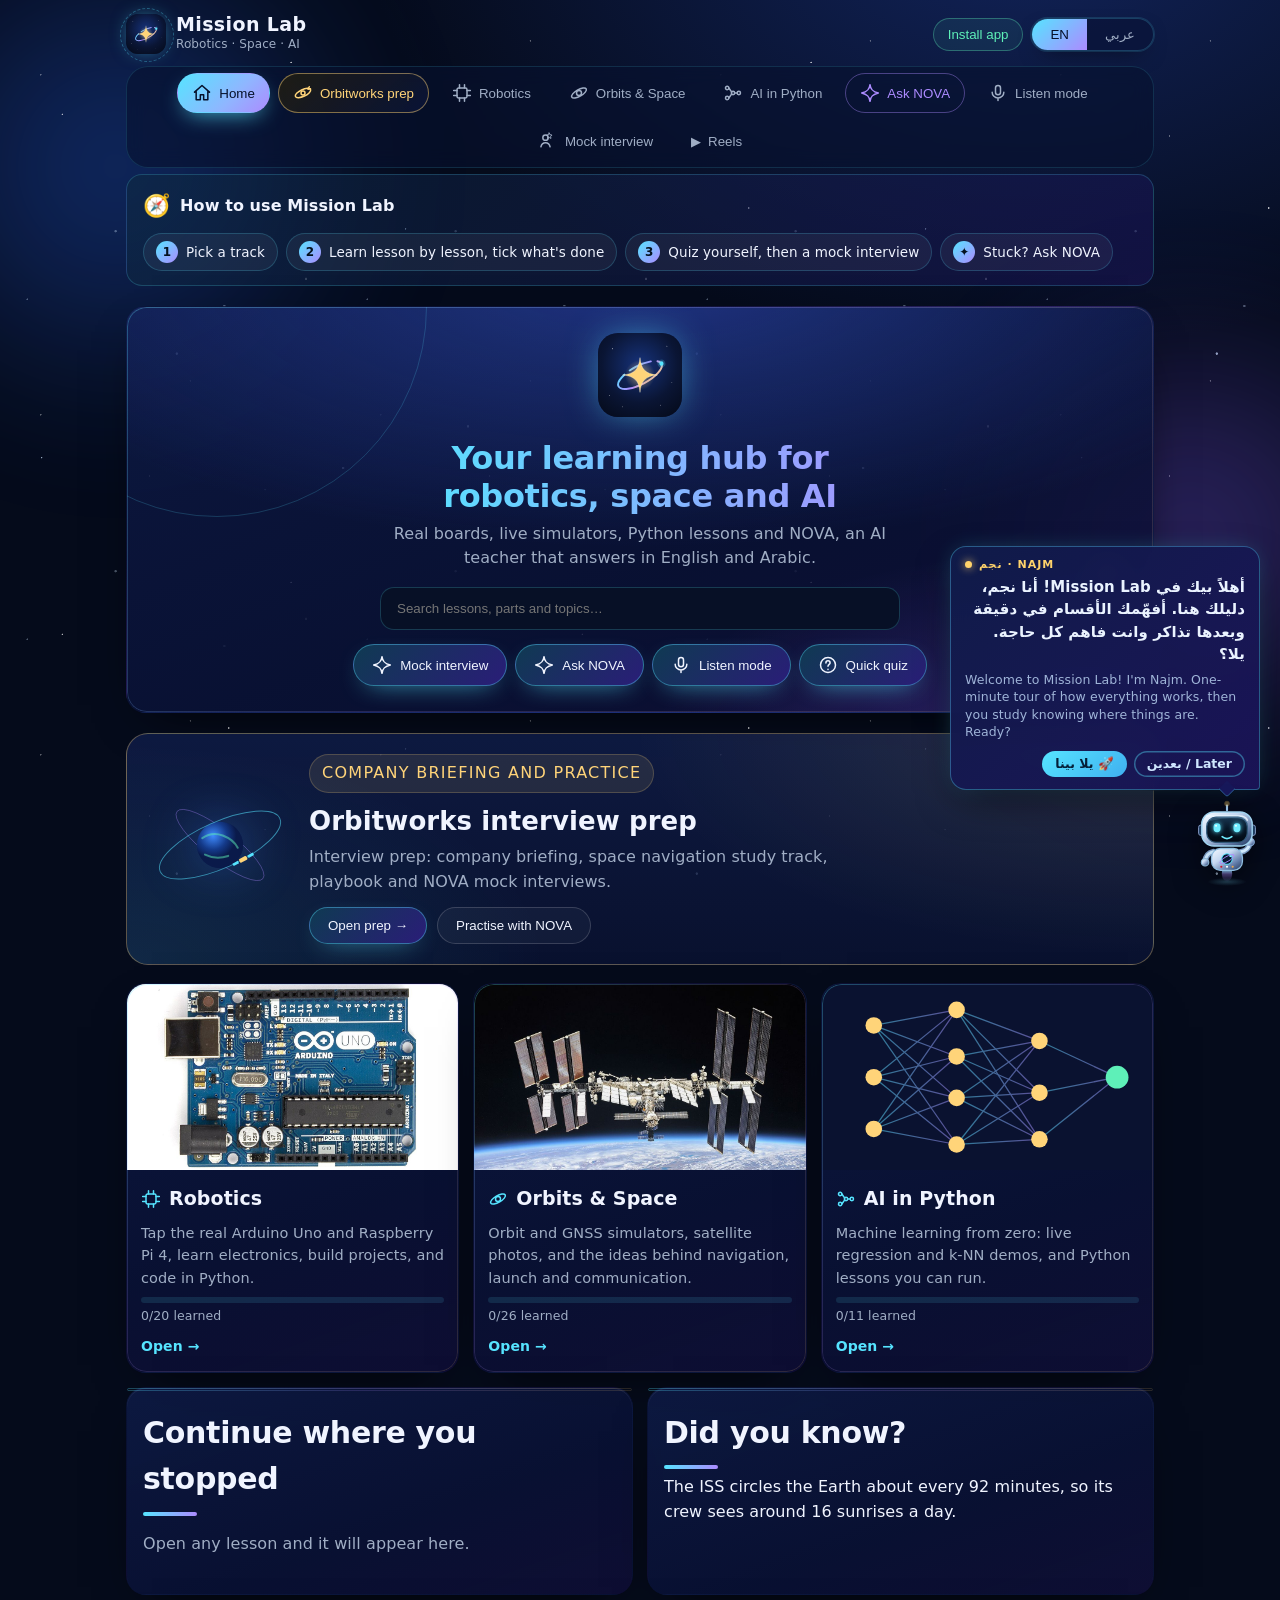
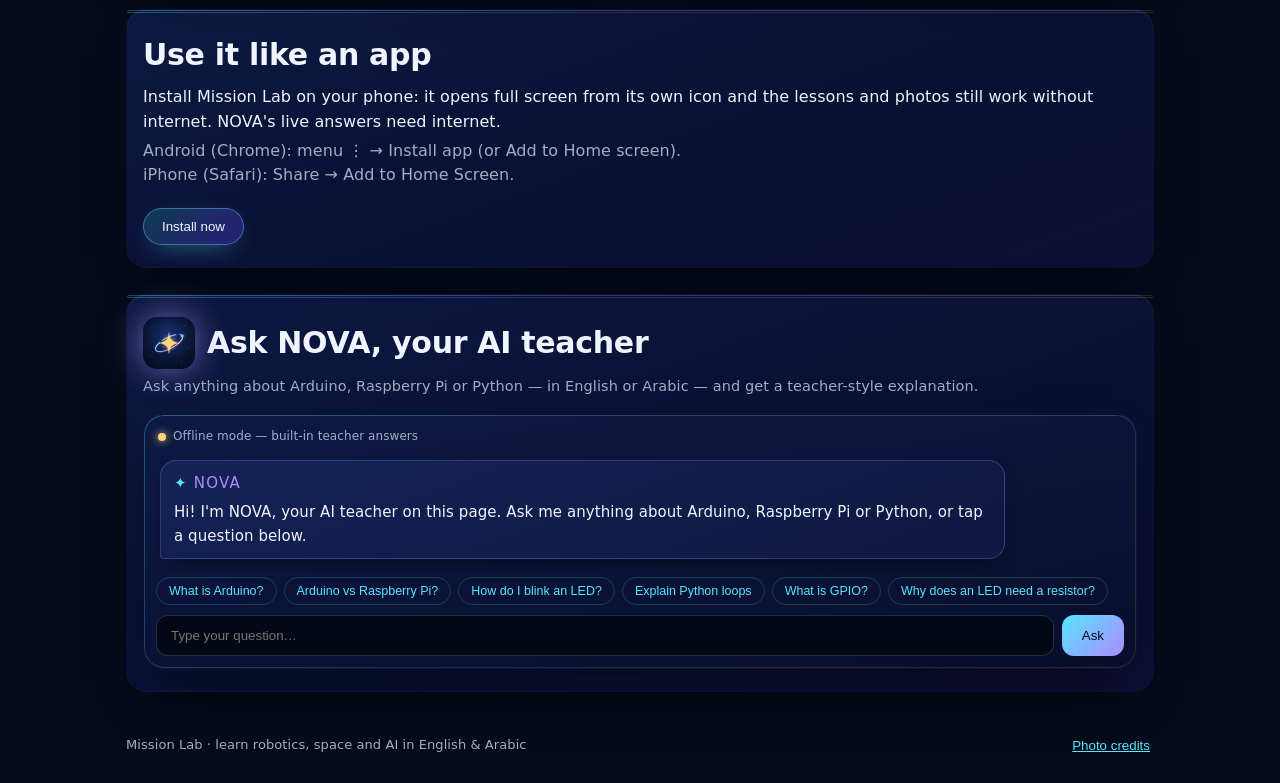
==== commit 42fd2124: "Reels: desktop layout polish; SW v18" ====
--- a/lab/index.html
+++ b/lab/index.html
@@ -23,7 +23,7 @@
 <link rel="stylesheet" href="orbitworks.css">
 <link rel="stylesheet" href="najm.css">
 <link rel="stylesheet" href="glow.css">
-<link rel="stylesheet" href="reels.css?v=17">
+<link rel="stylesheet" href="reels.css?v=18">
 </head>
 <body>
 <div class="stars" aria-hidden="true"></div>
@@ -142,8 +142,8 @@
 <script src="glow-content.js"></script>
 <script src="nova-plus.js"></script>
 <script src="glow.js"></script>
-<script src="reels-scenes.js?v=17"></script>
-<script src="reels-data.js?v=17"></script>
-<script src="reels.js?v=17"></script>
+<script src="reels-scenes.js?v=18"></script>
+<script src="reels-data.js?v=18"></script>
+<script src="reels.js?v=18"></script>
 </body>
 </html>
--- a/lab/reels.css
+++ b/lab/reels.css
@@ -142,3 +142,4 @@
 .a-drop{opacity:0;animation:rsDrop .8s both}
 .a-slide{animation:rsSlide 3.4s ease-in-out infinite}.a-slide2{animation:rsSlide2 3.4s ease-in-out infinite}
 .a-wig{animation:rsWig 1.4s ease-in-out infinite}
+@media(min-width:760px){.rl-narr{max-width:820px;margin:0 auto;width:100%}.rl-scene{width:min(560px,90vw)}}
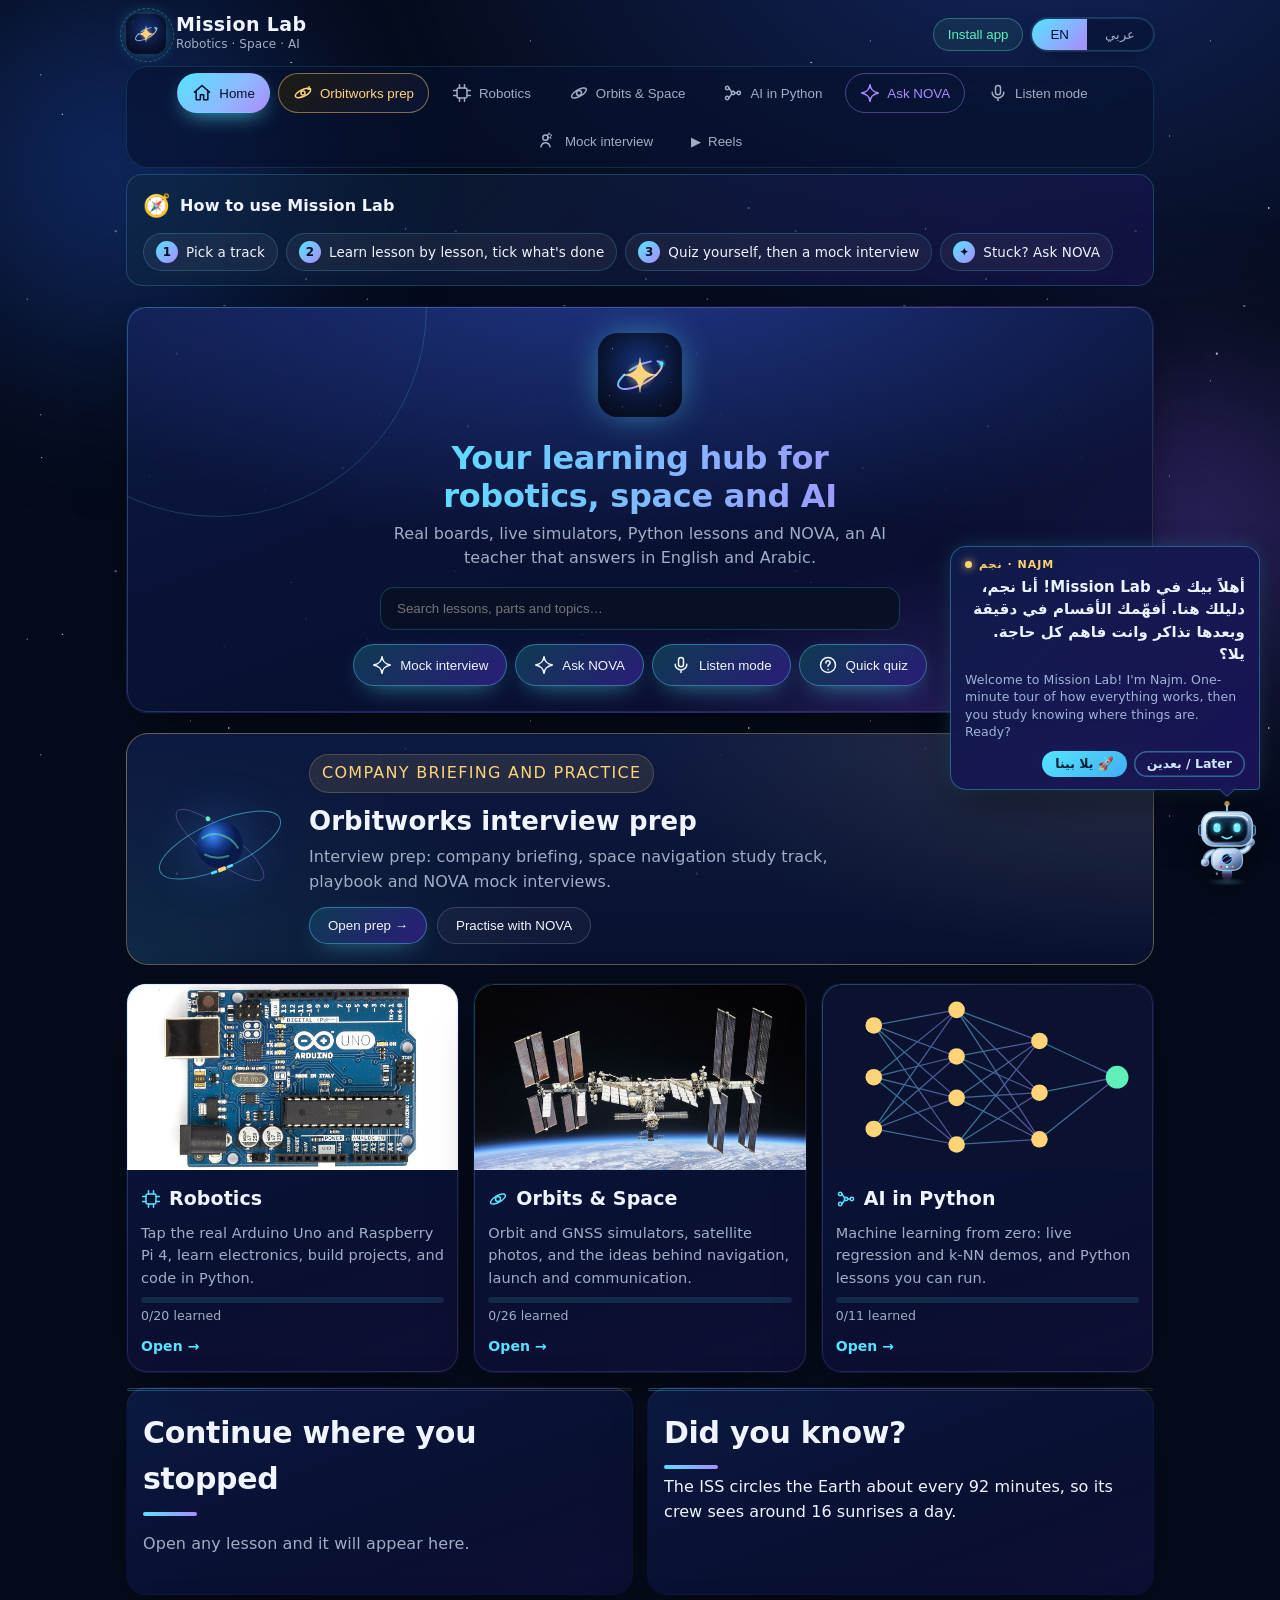
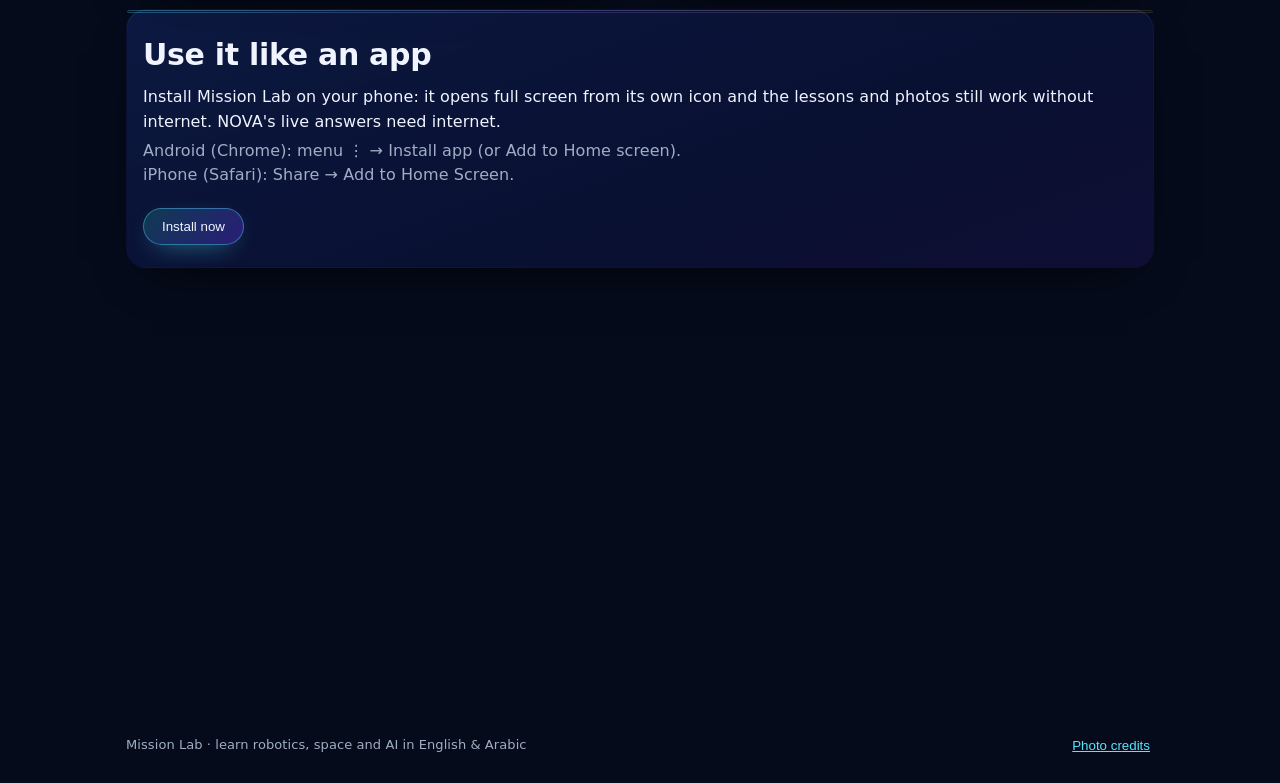
==== commit 2dc23ea0: "Reels v19: cinematic layer (particle galaxy, camera per beat, word captions, livelier Najm); SW v19" ====
--- a/lab/index.html
+++ b/lab/index.html
@@ -23,7 +23,7 @@
 <link rel="stylesheet" href="orbitworks.css">
 <link rel="stylesheet" href="najm.css">
 <link rel="stylesheet" href="glow.css">
-<link rel="stylesheet" href="reels.css?v=18">
+<link rel="stylesheet" href="reels.css?v=19">
 </head>
 <body>
 <div class="stars" aria-hidden="true"></div>
@@ -142,8 +142,9 @@
 <script src="glow-content.js"></script>
 <script src="nova-plus.js"></script>
 <script src="glow.js"></script>
-<script src="reels-scenes.js?v=18"></script>
-<script src="reels-data.js?v=18"></script>
-<script src="reels.js?v=18"></script>
+<script src="reels-scenes.js?v=19"></script>
+<script src="reels-data.js?v=19"></script>
+<script src="reels.js?v=19"></script>
+<script src="reels-fx.js?v=19"></script>
 </body>
 </html>
--- a/lab/reels.css
+++ b/lab/reels.css
@@ -143,3 +143,48 @@
 .a-slide{animation:rsSlide 3.4s ease-in-out infinite}.a-slide2{animation:rsSlide2 3.4s ease-in-out infinite}
 .a-wig{animation:rsWig 1.4s ease-in-out infinite}
 @media(min-width:760px){.rl-narr{max-width:820px;margin:0 auto;width:100%}.rl-scene{width:min(560px,90vw)}}
+
+/* ---------- v19: cinematic layer (reference style: black space, particles, big type) ---------- */
+.rl-wrap{background:#02030a}
+.rl-fx{position:absolute;inset:0;width:100%;height:100%;z-index:0;pointer-events:none}
+.rl-stage{z-index:1}.rl-narr{position:relative;z-index:2}
+.rl-ring{position:absolute;left:50%;top:46%;width:60px;height:60px;margin:-30px 0 0 -30px;border-radius:50%;background:radial-gradient(circle,transparent 58%,#ffffff55 64%,transparent 72%);opacity:0;pointer-events:none;z-index:1}
+.rl-ring.go{animation:rlRing .95s cubic-bezier(.2,.7,.3,1)}
+@keyframes rlRing{0%{transform:scale(.3);opacity:.9}100%{transform:scale(9);opacity:0}}
+.rl-reel{padding-top:calc(env(safe-area-inset-top,0px) + 150px)}
+.rl-title{top:calc(env(safe-area-inset-top,0px) + 58px);font-size:clamp(23px,7.2vw,36px);font-weight:900;text-transform:uppercase;letter-spacing:.015em;line-height:1.12;background:linear-gradient(180deg,#fff 20%,#aeb9d3);-webkit-background-clip:text;background-clip:text;color:transparent;text-shadow:none;filter:drop-shadow(0 2px 0 #000)}
+html[dir=rtl] .rl-title{letter-spacing:0;text-transform:none}
+.rl-reel.act .rl-title{animation:rlWord .7s cubic-bezier(.2,1.4,.4,1) both}
+.rl-scene{border:0;box-shadow:none;background:transparent;border-radius:0;transform-origin:50% 50%;will-change:transform}
+.rl-scene::before{content:"";position:absolute;inset:-6% -10%;background:radial-gradient(closest-side,#ffffff14,transparent);z-index:-1;animation:rlGlow 3.4s ease-in-out infinite alternate;pointer-events:none}
+.rl-scene{position:relative}
+@keyframes rlGlow{from{opacity:.4;transform:scale(.92)}to{opacity:1;transform:scale(1.08)}}
+.rl-scene.cam0{animation:rlCam0 var(--bd,6s) cubic-bezier(.16,1,.3,1) both}
+.rl-scene.cam1{animation:rlCam1 var(--bd,6s) cubic-bezier(.16,1,.3,1) both}
+.rl-scene.cam2{animation:rlCam2 var(--bd,6s) cubic-bezier(.16,1,.3,1) both}
+@keyframes rlCam0{0%{transform:scale(.7) translateY(30px) rotate(-2deg);opacity:0}12%{opacity:1}100%{transform:scale(1.05) translateY(0) rotate(0)}}
+@keyframes rlCam1{0%{transform:scale(.88) rotate(-3deg);opacity:.2}14%{opacity:1}100%{transform:scale(1.12) translateX(-8px) rotate(.6deg)}}
+@keyframes rlCam2{0%{transform:scale(1.28) rotate(3deg);opacity:.2}16%{opacity:1}100%{transform:scale(1.05) translateY(-8px) rotate(-.4deg)}}
+.rl-say{background:transparent;border:0;box-shadow:none;color:#fff;border-radius:0;padding:0 6px;font-size:clamp(20px,6vw,30px);font-weight:900;line-height:1.3;text-shadow:0 2px 0 #000,0 0 16px #000;margin-bottom:30px;text-align:start}
+.rl-say::before{display:none}
+.rl-say.pop{animation:none}
+.rl-w{display:inline-block;animation:rlWord .5s cubic-bezier(.2,1.6,.4,1) both}
+@keyframes rlWord{from{opacity:0;transform:translateY(16px) scale(.7)}to{opacity:1;transform:none}}
+.rl-line{color:#fff}
+.rl-najm{width:84px;transform-origin:50% 100%}
+.rl-najm svg{animation:njfloat 3s ease-in-out infinite}
+@keyframes njfloat{0%,100%{translate:0 0;rotate:-2deg}50%{translate:0 -7px;rotate:2deg}}
+.rl-najm.hop{animation:njhop .75s cubic-bezier(.3,1.6,.5,1)}
+@keyframes njhop{0%{transform:translateY(0) scale(1,1)}20%{transform:translateY(4px) scale(1.12,.86)}50%{transform:translateY(-22px) scale(.92,1.1)}80%{transform:translateY(0) scale(1.06,.95)}100%{transform:none}}
+.talk .nj-head{animation:njnod .45s ease-in-out infinite alternate}
+@keyframes njnod{from{rotate:-4deg;translate:0 0}to{rotate:4deg;translate:0 -2px}}
+.talk .nj-arm-l:not(.x){animation:njarm .6s ease-in-out infinite alternate}
+@keyframes njarm{from{rotate:-10deg}to{rotate:14deg}}
+.rl-wrap.rm .rl-scene,.rl-wrap.rm .rl-ring,.rl-wrap.rm .rl-w,.rl-wrap.rm .rl-title{animation:none!important}
+.rl-wrap.rm .rl-scene::before,.rl-wrap.rm .rs-fx{display:none}
+/* scene decorations */
+.fx-spin{transform-box:fill-box;transform-origin:center;animation:rsSpin 40s linear infinite}
+.fx-spinrev{transform-box:fill-box;transform-origin:center;animation:rsSpin 28s linear infinite reverse}
+.fx-tw{transform-box:fill-box;transform-origin:center;animation:fxTw 2.2s ease-in-out infinite}
+@keyframes fxTw{0%,100%{transform:scale(.2) rotate(0);opacity:0}50%{transform:scale(1) rotate(45deg);opacity:.95}}
+@media(min-width:760px){.rl-najm{width:120px}.rl-say{font-size:clamp(24px,2.4vw,34px)}}
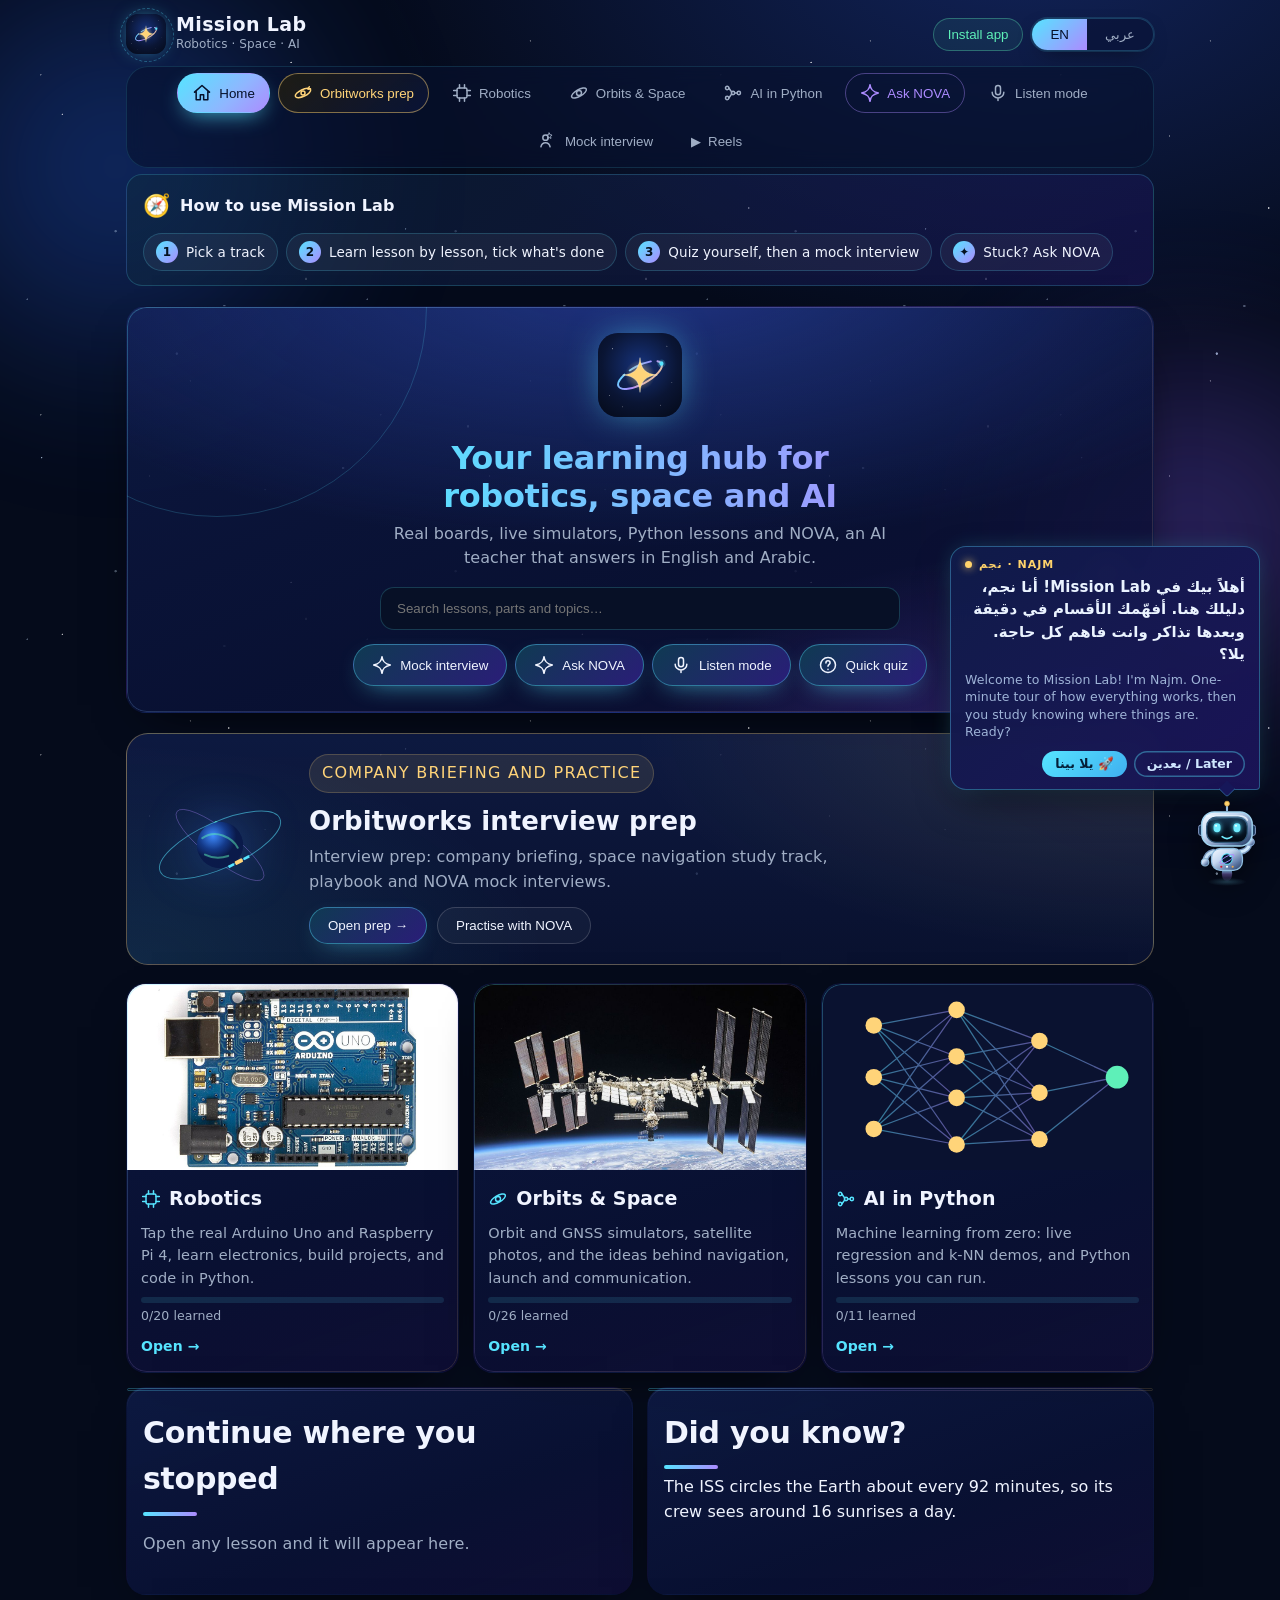
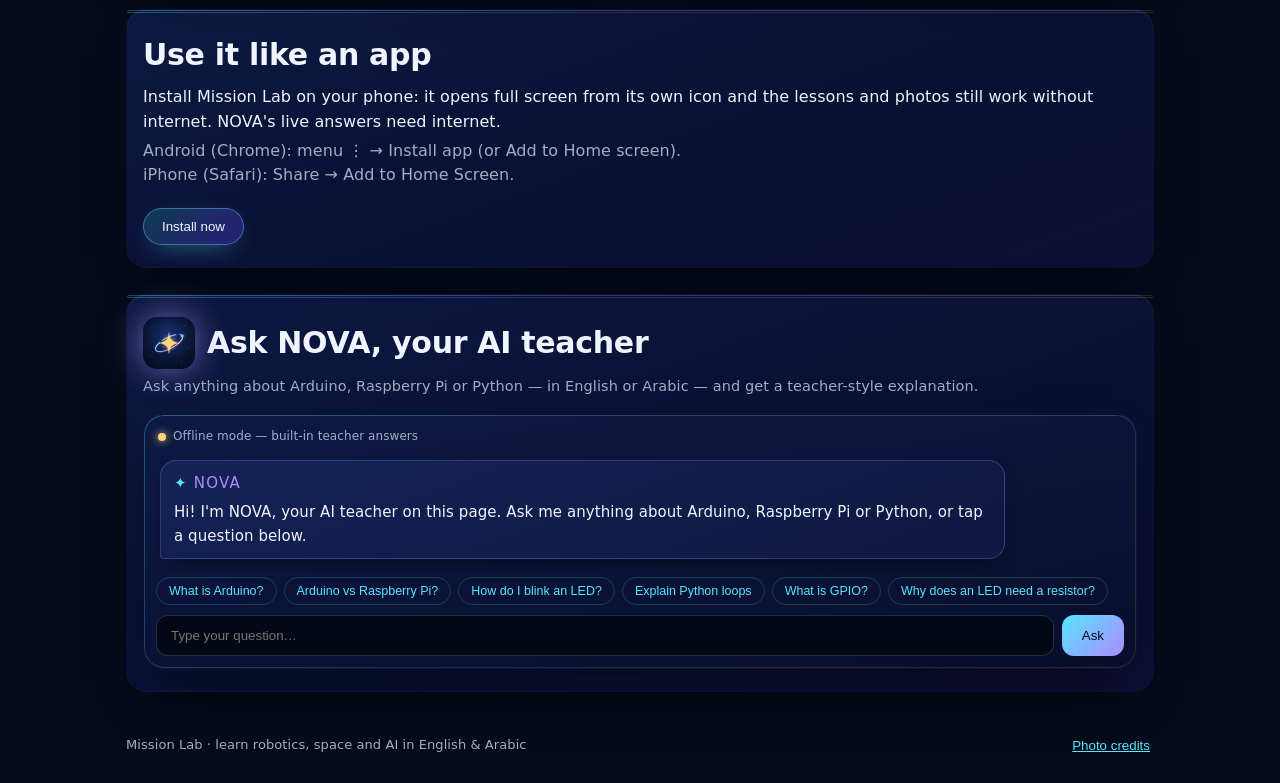
==== commit b1b8c430: "Lab v20: reel subjects drawn as cinematic particle/glow canvas scenes per concept family" ====
--- a/lab/index.html
+++ b/lab/index.html
@@ -23,7 +23,7 @@
 <link rel="stylesheet" href="orbitworks.css">
 <link rel="stylesheet" href="najm.css">
 <link rel="stylesheet" href="glow.css">
-<link rel="stylesheet" href="reels.css?v=19">
+<link rel="stylesheet" href="reels.css?v=20">
 </head>
 <body>
 <div class="stars" aria-hidden="true"></div>
@@ -142,9 +142,12 @@
 <script src="glow-content.js"></script>
 <script src="nova-plus.js"></script>
 <script src="glow.js"></script>
-<script src="reels-scenes.js?v=19"></script>
-<script src="reels-data.js?v=19"></script>
-<script src="reels.js?v=19"></script>
-<script src="reels-fx.js?v=19"></script>
+<script src="reels-scenes.js?v=20"></script>
+<script src="reels-data.js?v=20"></script>
+<script src="reels.js?v=20"></script>
+<script src="reels-fx.js?v=20"></script>
+<script src="reels-cine.js?v=20"></script>
+<script src="reels-cine2.js?v=20"></script>
+<script src="reels-cine3.js?v=20"></script>
 </body>
 </html>
--- a/lab/reels.css
+++ b/lab/reels.css
@@ -188,3 +188,11 @@
 .fx-tw{transform-box:fill-box;transform-origin:center;animation:fxTw 2.2s ease-in-out infinite}
 @keyframes fxTw{0%,100%{transform:scale(.2) rotate(0);opacity:0}50%{transform:scale(1) rotate(45deg);opacity:.95}}
 @media(min-width:760px){.rl-najm{width:120px}.rl-say{font-size:clamp(24px,2.4vw,34px)}}
+
+/* ---------- v20: cinematic scenes drawn on canvas ---------- */
+.rl-scene{width:min(100vw,720px);height:min(46vh,430px);min-height:0;padding:0;display:block}
+.rl-scene::before{display:none}
+.cn-host{position:relative;width:100%;height:100%}
+.cn-cv{position:absolute;inset:0;width:100%;height:100%;display:block}
+.rl-reel{padding-top:calc(env(safe-area-inset-top,0px) + 112px)}
+@media(max-height:700px){.rl-scene{height:min(42vh,430px)}}
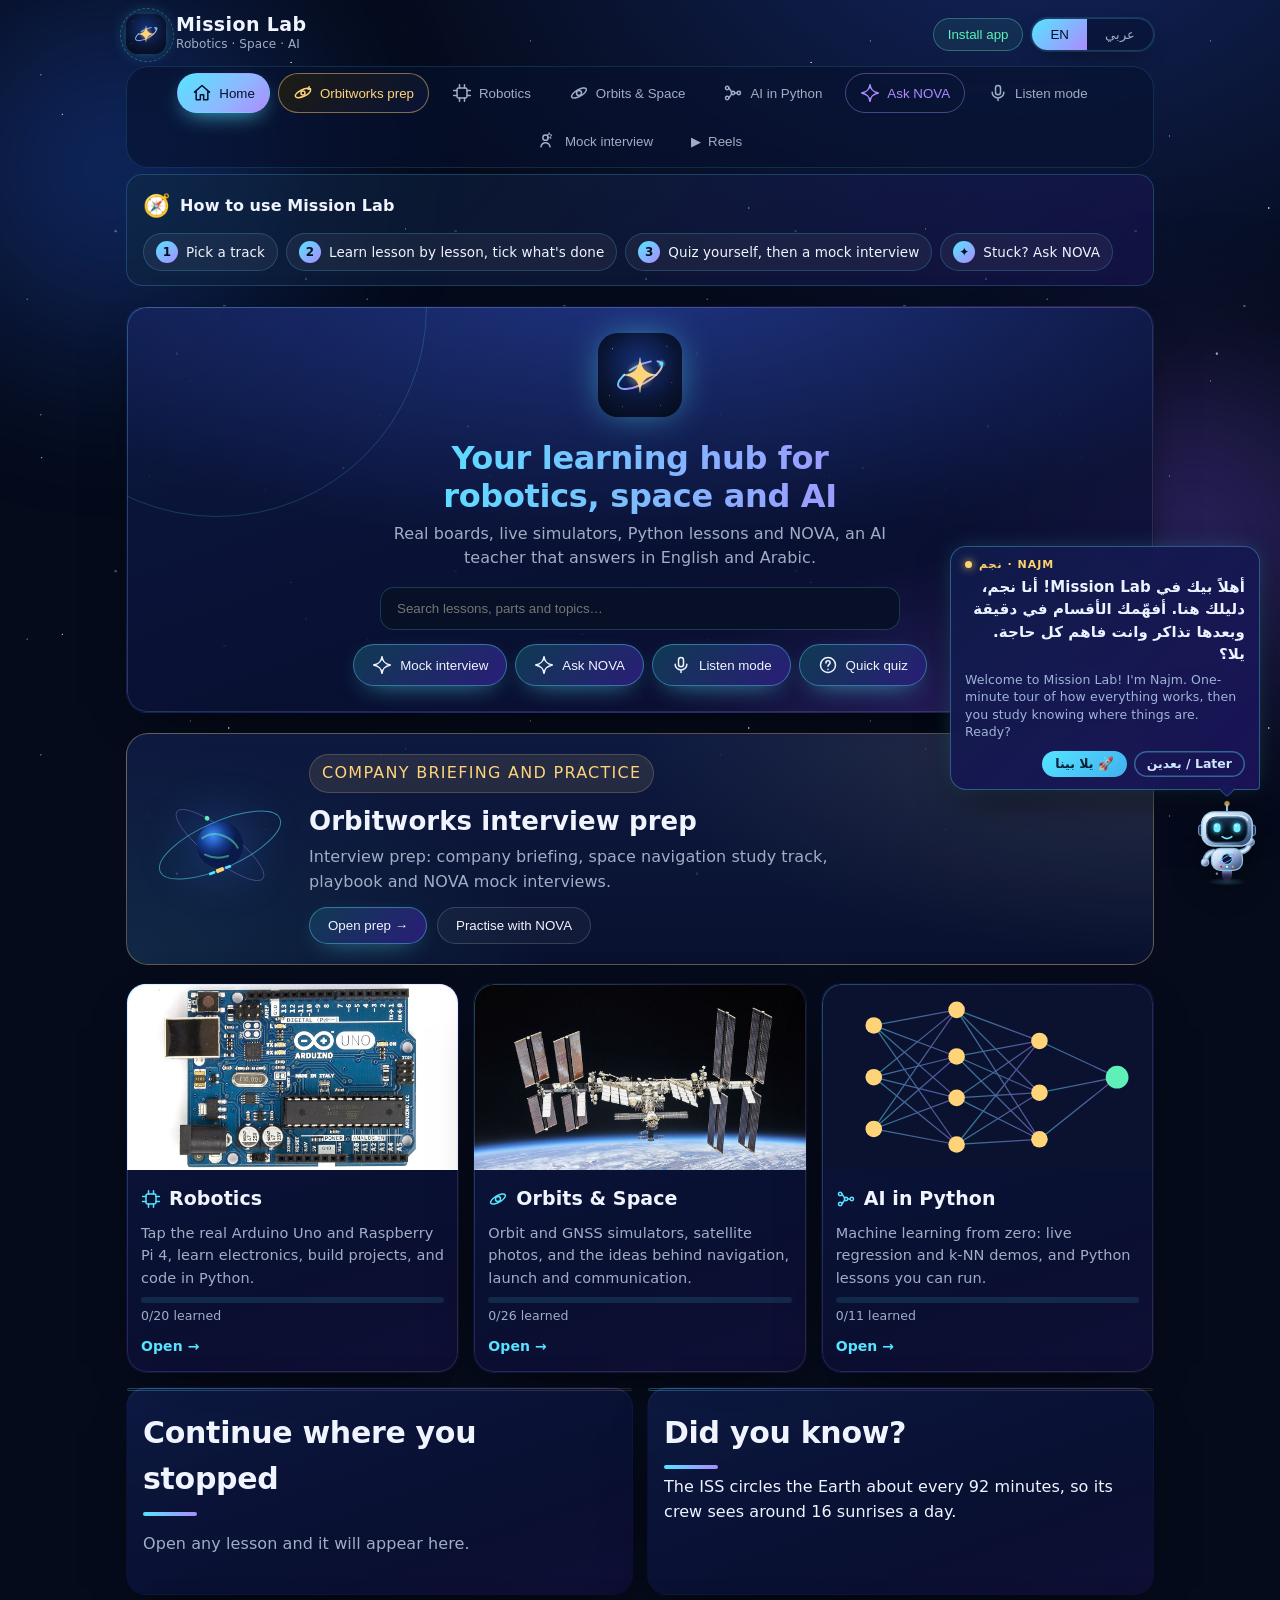
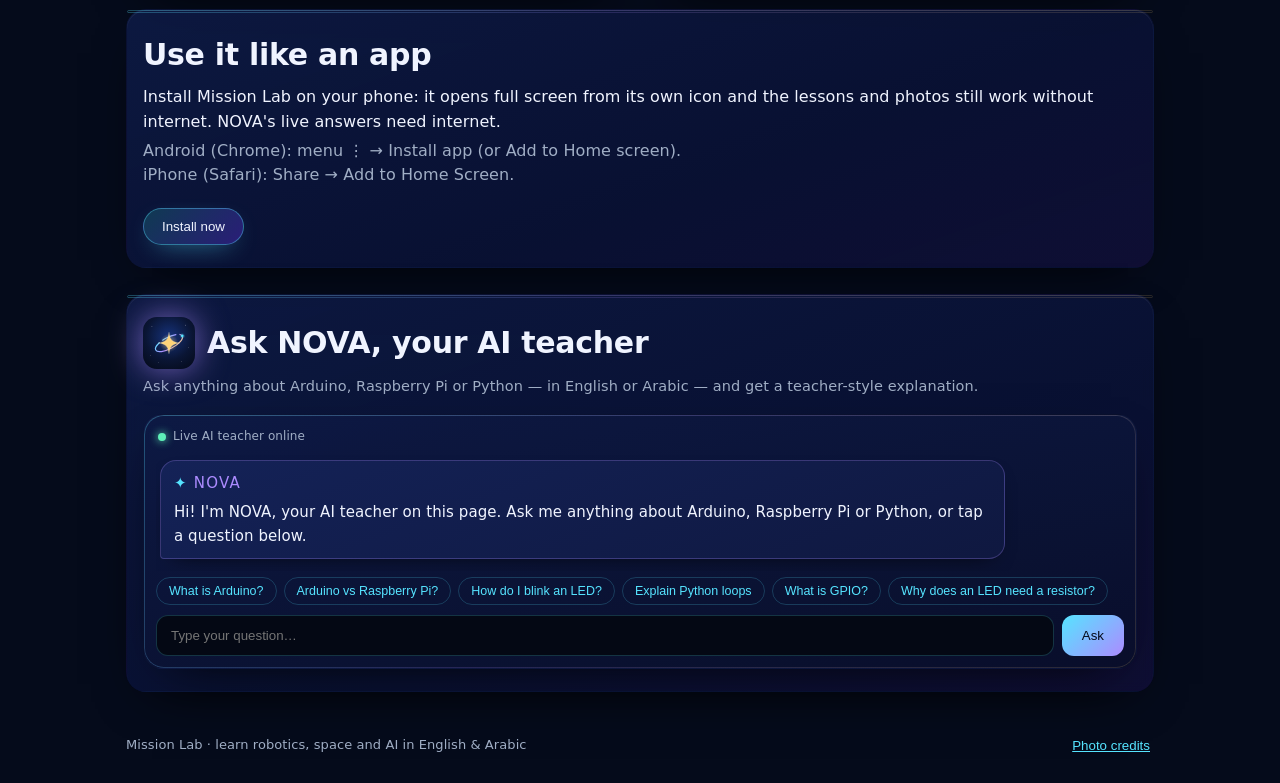
==== commit 91412021: "Reels v21: bloom, grade, grain, calmer camera, short elegant narration; SW v21" ====
--- a/lab/index.html
+++ b/lab/index.html
@@ -23,7 +23,7 @@
 <link rel="stylesheet" href="orbitworks.css">
 <link rel="stylesheet" href="najm.css">
 <link rel="stylesheet" href="glow.css">
-<link rel="stylesheet" href="reels.css?v=20">
+<link rel="stylesheet" href="reels.css?v=21">
 </head>
 <body>
 <div class="stars" aria-hidden="true"></div>
@@ -142,12 +142,13 @@
 <script src="glow-content.js"></script>
 <script src="nova-plus.js"></script>
 <script src="glow.js"></script>
-<script src="reels-scenes.js?v=20"></script>
-<script src="reels-data.js?v=20"></script>
-<script src="reels.js?v=20"></script>
-<script src="reels-fx.js?v=20"></script>
-<script src="reels-cine.js?v=20"></script>
-<script src="reels-cine2.js?v=20"></script>
-<script src="reels-cine3.js?v=20"></script>
+<script src="reels-scenes.js?v=21"></script>
+<script src="reels-data.js?v=21"></script>
+<script src="reels-copy.js?v=21"></script>
+<script src="reels.js?v=21"></script>
+<script src="reels-fx.js?v=21"></script>
+<script src="reels-cine.js?v=21"></script>
+<script src="reels-cine2.js?v=21"></script>
+<script src="reels-cine3.js?v=21"></script>
 </body>
 </html>
--- a/lab/reels.css
+++ b/lab/reels.css
@@ -152,7 +152,7 @@
 .rl-ring.go{animation:rlRing .95s cubic-bezier(.2,.7,.3,1)}
 @keyframes rlRing{0%{transform:scale(.3);opacity:.9}100%{transform:scale(9);opacity:0}}
 .rl-reel{padding-top:calc(env(safe-area-inset-top,0px) + 150px)}
-.rl-title{top:calc(env(safe-area-inset-top,0px) + 58px);font-size:clamp(23px,7.2vw,36px);font-weight:900;text-transform:uppercase;letter-spacing:.015em;line-height:1.12;background:linear-gradient(180deg,#fff 20%,#aeb9d3);-webkit-background-clip:text;background-clip:text;color:transparent;text-shadow:none;filter:drop-shadow(0 2px 0 #000)}
+.rl-title{top:calc(env(safe-area-inset-top,0px) + 58px);font-size:clamp(23px,7.2vw,36px);font-weight:900;text-transform:uppercase;letter-spacing:.015em;line-height:1.12;background:linear-gradient(180deg,#fff 20%,#cdd6ee);-webkit-background-clip:text;background-clip:text;color:transparent;text-shadow:none;filter:drop-shadow(0 2px 0 #000)}
 html[dir=rtl] .rl-title{letter-spacing:0;text-transform:none}
 .rl-reel.act .rl-title{animation:rlWord .7s cubic-bezier(.2,1.4,.4,1) both}
 .rl-scene{border:0;box-shadow:none;background:transparent;border-radius:0;transform-origin:50% 50%;will-change:transform}
@@ -196,3 +196,30 @@
 .cn-cv{position:absolute;inset:0;width:100%;height:100%;display:block}
 .rl-reel{padding-top:calc(env(safe-area-inset-top,0px) + 112px)}
 @media(max-height:700px){.rl-scene{height:min(42vh,430px)}}
+
+/* ---------- v21: premium polish: grade, vignette, grain, calmer camera, quieter type ---------- */
+.rl-grade{position:absolute;inset:0;z-index:4;pointer-events:none;background:
+ radial-gradient(120% 90% at 50% 42%,transparent 46%,rgba(0,0,10,.55) 100%),
+ linear-gradient(180deg,rgba(40,80,200,.10) 0%,transparent 38%,rgba(255,150,70,.07) 100%);mix-blend-mode:normal}
+.rl-grain{position:absolute;inset:-40px;z-index:4;pointer-events:none;opacity:.05;mix-blend-mode:overlay;background-size:96px 96px;animation:rlGrain .9s steps(6) infinite}
+@keyframes rlGrain{0%{transform:translate(0,0)}20%{transform:translate(-18px,12px)}40%{transform:translate(14px,-20px)}60%{transform:translate(-10px,-14px)}80%{transform:translate(20px,16px)}100%{transform:translate(0,0)}}
+.rl-wrap.rm .rl-grain{animation:none}
+.rl-title{font-size:clamp(17px,5vw,26px);font-weight:700;letter-spacing:.16em;line-height:1.35;filter:drop-shadow(0 0 14px rgba(150,190,255,.35))}
+html[dir=rtl] .rl-title{letter-spacing:.02em;font-weight:800;font-size:clamp(20px,5.8vw,29px)}
+.rl-reel.act .rl-title{animation:rlTitle 1.1s cubic-bezier(.22,.61,.36,1) both}
+@keyframes rlTitle{from{opacity:0;transform:translateY(-8px);letter-spacing:.3em}to{opacity:1;transform:none}}
+html[dir=rtl] .rl-reel.act .rl-title{animation-name:rlTitleAr}
+@keyframes rlTitleAr{from{opacity:0;transform:translateY(-8px)}to{opacity:1;transform:none}}
+.rl-say{font-size:clamp(19px,5.4vw,27px);font-weight:600;letter-spacing:.01em;line-height:1.45;text-shadow:0 0 18px rgba(0,0,0,.9),0 1px 2px #000;color:#f3f6ff;text-align:center;margin-bottom:34px}
+.rl-w{animation:rlWord2 .8s cubic-bezier(.22,.61,.36,1) both}
+@keyframes rlWord2{from{opacity:0;filter:blur(7px);transform:translateY(9px)}to{opacity:1;filter:none;transform:none}}
+.rl-wrap.rm .rl-w{animation:none!important}
+.rl-scene.cam0{animation:rlCam0b var(--bd,6s) cubic-bezier(.22,.61,.36,1) both}
+.rl-scene.cam1{animation:rlCam1b var(--bd,6s) cubic-bezier(.22,.61,.36,1) both}
+.rl-scene.cam2{animation:rlCam2b var(--bd,6s) cubic-bezier(.22,.61,.36,1) both}
+@keyframes rlCam0b{0%{transform:scale(.94) translateY(10px);opacity:0}16%{opacity:1}100%{transform:scale(1.03)}}
+@keyframes rlCam1b{0%{transform:scale(.97) translateX(6px);opacity:.3}16%{opacity:1}100%{transform:scale(1.06) translateX(-6px)}}
+@keyframes rlCam2b{0%{transform:scale(1.08);opacity:.3}18%{opacity:1}100%{transform:scale(1.02) translateY(-6px)}}
+.rl-ring.go{animation-duration:1.5s}
+.rl-najm.hop{animation-duration:1.1s;animation-timing-function:cubic-bezier(.22,.61,.36,1)}
+.rl-wrap.rm .rl-title{animation:none!important}
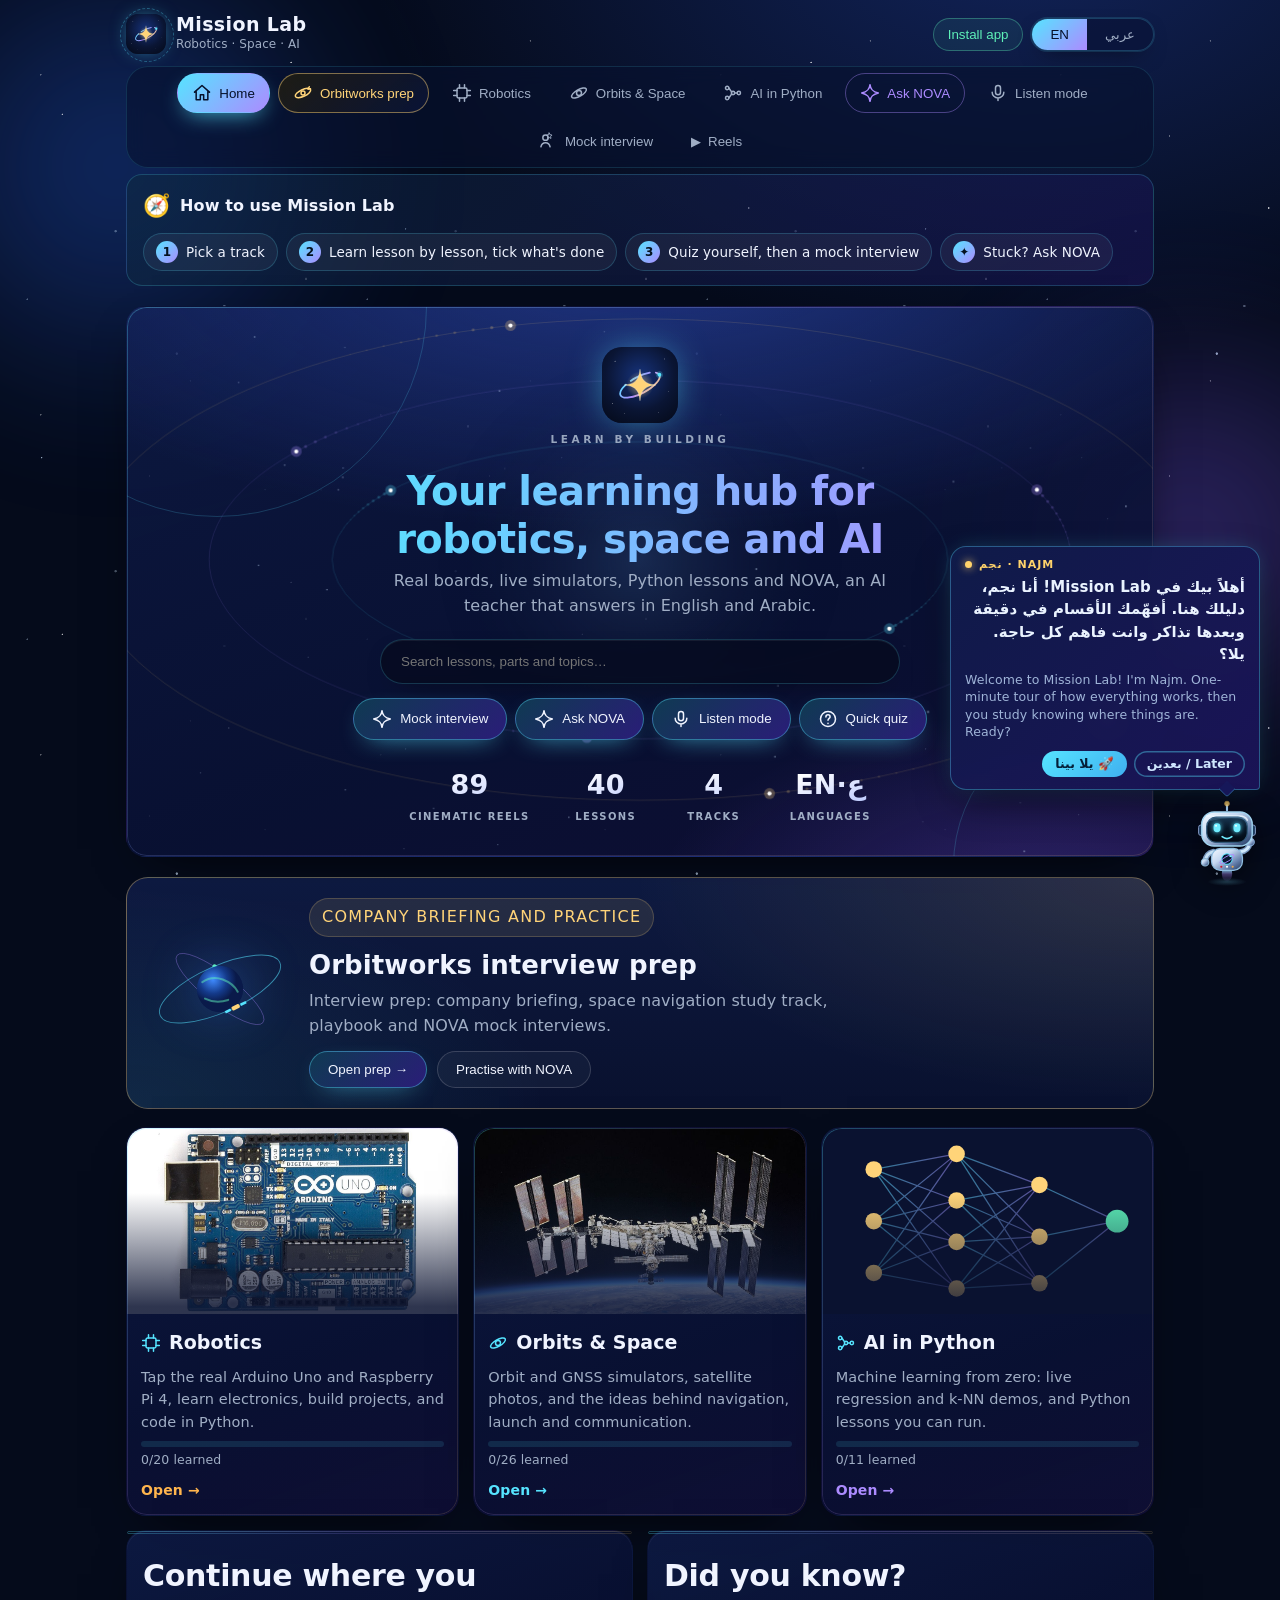
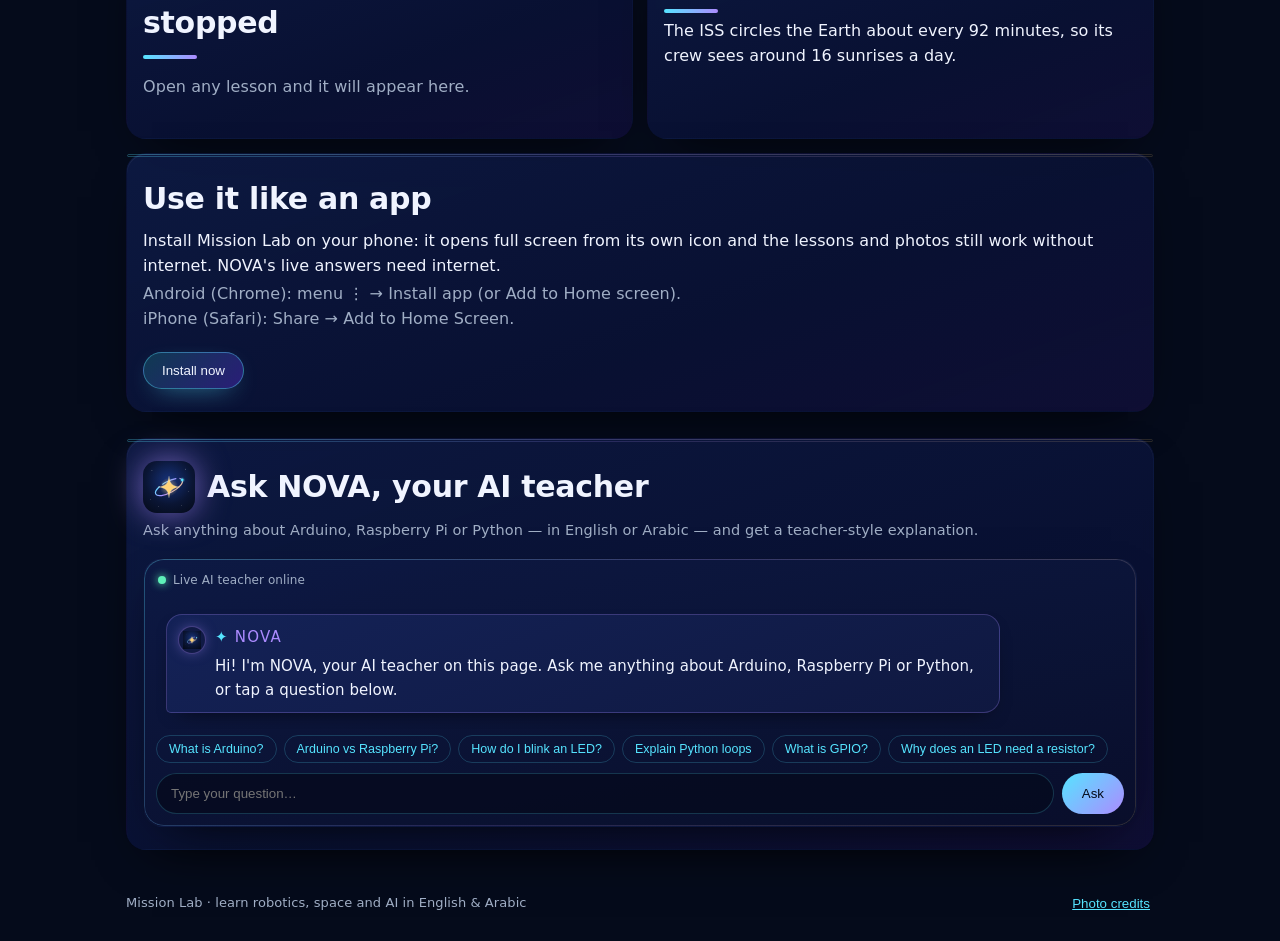
==== commit 014fbc44: "Lab v22: whole-site creative overhaul + video-like reels - Reels: rewritten beat scripts (89 reels, " ====
--- a/lab/index.html
+++ b/lab/index.html
@@ -23,7 +23,8 @@
 <link rel="stylesheet" href="orbitworks.css">
 <link rel="stylesheet" href="najm.css">
 <link rel="stylesheet" href="glow.css">
-<link rel="stylesheet" href="reels.css?v=21">
+<link rel="stylesheet" href="reels.css?v=22">
+<link rel="stylesheet" href="studio.css?v=22">
 </head>
 <body>
 <div class="stars" aria-hidden="true"></div>
@@ -142,13 +143,14 @@
 <script src="glow-content.js"></script>
 <script src="nova-plus.js"></script>
 <script src="glow.js"></script>
-<script src="reels-scenes.js?v=21"></script>
-<script src="reels-data.js?v=21"></script>
-<script src="reels-copy.js?v=21"></script>
-<script src="reels.js?v=21"></script>
-<script src="reels-fx.js?v=21"></script>
-<script src="reels-cine.js?v=21"></script>
-<script src="reels-cine2.js?v=21"></script>
-<script src="reels-cine3.js?v=21"></script>
+<script src="studio.js?v=22"></script>
+<script src="reels-scenes.js?v=22"></script>
+<script src="reels-data.js?v=22"></script>
+<script src="reels-copy.js?v=22"></script>
+<script src="reels.js?v=22"></script>
+<script src="reels-fx.js?v=22"></script>
+<script src="reels-cine.js?v=22"></script>
+<script src="reels-cine2.js?v=22"></script>
+<script src="reels-cine3.js?v=22"></script>
 </body>
 </html>
--- a/lab/reels.css
+++ b/lab/reels.css
@@ -148,7 +148,7 @@
 .rl-wrap{background:#02030a}
 .rl-fx{position:absolute;inset:0;width:100%;height:100%;z-index:0;pointer-events:none}
 .rl-stage{z-index:1}.rl-narr{position:relative;z-index:2}
-.rl-ring{position:absolute;left:50%;top:46%;width:60px;height:60px;margin:-30px 0 0 -30px;border-radius:50%;background:radial-gradient(circle,transparent 58%,#ffffff55 64%,transparent 72%);opacity:0;pointer-events:none;z-index:1}
+.rl-ring{position:absolute;left:50%;top:46%;width:60px;height:60px;margin:-30px 0 0 -30px;border-radius:50%;background:radial-gradient(circle,transparent 58%,#ffffff2a 64%,transparent 72%);opacity:0;pointer-events:none;z-index:1}
 .rl-ring.go{animation:rlRing .95s cubic-bezier(.2,.7,.3,1)}
 @keyframes rlRing{0%{transform:scale(.3);opacity:.9}100%{transform:scale(9);opacity:0}}
 .rl-reel{padding-top:calc(env(safe-area-inset-top,0px) + 150px)}
@@ -223,3 +223,20 @@
 .rl-ring.go{animation-duration:1.5s}
 .rl-najm.hop{animation-duration:1.1s;animation-timing-function:cubic-bezier(.22,.61,.36,1)}
 .rl-wrap.rm .rl-title{animation:none!important}
+/* v21b: legibility scrim, Najm rim light */
+.rl-grade{background:
+ linear-gradient(0deg,rgba(0,0,8,.55) 0%,transparent 28%),
+ radial-gradient(120% 90% at 50% 42%,transparent 46%,rgba(0,0,10,.55) 100%),
+ linear-gradient(180deg,rgba(40,80,200,.10) 0%,transparent 38%,rgba(255,150,70,.07) 100%)}
+.rl-najm svg{filter:drop-shadow(0 0 12px rgba(120,190,255,.5)) drop-shadow(0 6px 10px rgba(0,0,0,.6))}
+.rl-najm.talk svg{filter:drop-shadow(0 0 18px rgba(255,214,130,.65)) drop-shadow(0 6px 10px rgba(0,0,0,.6))}
+@media(min-width:760px){.rl-scene{width:min(94vw,980px);height:min(58vh,580px)}.rl-reel{padding-top:calc(env(safe-area-inset-top,0px) + 96px)}}
+
+/* ---------- v22: video-subtitle narration, Najm is a cameo ---------- */
+.rl-narr{display:block;min-height:0;padding:0 14px calc(env(safe-area-inset-bottom,0px) + 16px)}
+.rl-say{margin:0 auto;max-width:min(660px,94vw);text-align:center;background:rgba(4,8,20,.62);backdrop-filter:blur(10px);-webkit-backdrop-filter:blur(10px);border:1px solid #ffffff22;border-radius:18px;padding:12px 18px;font-size:clamp(17px,4.9vw,23px);font-weight:700;line-height:1.45;color:#f4f8ff;text-shadow:0 1px 2px #000c;box-shadow:0 14px 34px -18px #000;transition:opacity .17s ease,transform .17s ease}
+.rl-say.rl-out{opacity:0;transform:translateY(7px)}
+.rl-najm{position:absolute;inset-inline-end:10px;bottom:calc(env(safe-area-inset-bottom,0px) + 6px);width:58px;opacity:0;transform:translateY(16px) scale(.7);transition:opacity .4s ease,transform .45s cubic-bezier(.3,1.4,.4,1);pointer-events:none;z-index:3}
+.rl-wrap.cameo .rl-najm{opacity:1;transform:none}
+.rl-wrap.rm .rl-najm{display:none}
+@media(min-width:760px){.rl-najm{width:76px;inset-inline-end:26px}}
--- a/lab/studio.css
+++ b/lab/studio.css
@@ -0,0 +1,130 @@
+/* Mission Lab STUDIO v22: whole-site creative layer. Additive; transform/opacity motion; RM-safe. */
+
+/* ---------- per-track accent system ---------- */
+:root{--acc:#56e4ff;--acc2:#ac8bff}
+body[data-area="robotics"]{--acc:#ffb54d;--acc2:#ff8e5c}
+body[data-area="space"]{--acc:#56e4ff;--acc2:#3aa6ff}
+body[data-area="ai"]{--acc:#ac8bff;--acc2:#ff7ab6}
+body[data-area="ow"]{--acc:#ffd479;--acc2:#5ef0b8}
+.areas button.on{background:linear-gradient(135deg,var(--acc),var(--acc2))}
+.panel>h2::after,.g-title::after{background:linear-gradient(90deg,var(--acc),var(--acc2))}
+.subnav button:hover{border-color:var(--acc);color:var(--acc)}
+.g-progress{background:linear-gradient(90deg,var(--acc),var(--acc2))}
+
+/* ---------- hero ---------- */
+.hero{position:relative;overflow:hidden;padding:40px 18px 30px;border-color:transparent}
+.hero>canvas.hero-cv{position:absolute;inset:0;width:100%;height:100%;pointer-events:none;z-index:0}
+.hero>*:not(.hero-cv):not(.orb){position:relative;z-index:3}
+.hero-logo{width:76px;height:76px}
+.hero-kicker{margin:16px 0 2px;font-size:10.5px;font-weight:800;letter-spacing:.34em;text-transform:uppercase;color:var(--acc);opacity:.95}
+html[dir=rtl] .hero-kicker{letter-spacing:.12em}
+.hero h2{margin-top:6px;font-size:clamp(26px,6.4vw,40px);letter-spacing:-.015em}
+.hero>p{margin-bottom:20px}
+.hero .search input{border-radius:999px;padding:14px 20px;background:#050a1ecc;backdrop-filter:blur(6px);box-shadow:inset 0 1px 0 #ffffff10,0 10px 30px -18px #000;transition:border-color .25s,box-shadow .25s}
+.hero .search input:focus{outline:none;border-color:var(--acc);box-shadow:0 0 0 4px #56e4ff1f,0 0 26px -8px var(--acc)}
+.hero-stats{display:flex;justify-content:center;gap:clamp(18px,5vw,44px);flex-wrap:wrap;margin:24px 0 2px}
+.hero-stats>div{display:grid;gap:3px;min-width:64px}
+.hero-stats b{font-size:clamp(20px,5.4vw,27px);font-weight:900;background:linear-gradient(160deg,#fff 20%,#b7c6ff);-webkit-background-clip:text;background-clip:text;color:transparent;font-variant-numeric:tabular-nums}
+.hero-stats span{font-size:10px;font-weight:700;letter-spacing:.14em;text-transform:uppercase;color:var(--muted)}
+html[dir=rtl] .hero-stats span{letter-spacing:.04em}
+
+/* ---------- track cards ---------- */
+.ac-robotics{--acc:#ffb54d;--acc2:#ff8e5c}
+.ac-space{--acc:#56e4ff;--acc2:#3aa6ff}
+.ac-ai{--acc:#ac8bff;--acc2:#ff7ab6}
+.area-card{transition:transform .35s cubic-bezier(.22,1,.36,1),box-shadow .35s,border-color .25s}
+.ac-media{position:relative}
+.ac-media::after{content:"";position:absolute;inset:0;background:linear-gradient(180deg,transparent 35%,#0a1230d9 96%);pointer-events:none}
+.ac-body{position:relative;z-index:2}
+.ac-body h3 i{color:var(--acc)}
+.area-card .bar b{background:linear-gradient(90deg,var(--acc),var(--acc2));box-shadow:0 0 10px -2px var(--acc)}
+.ac-go{color:var(--acc);font-weight:800;letter-spacing:.01em;transition:letter-spacing .3s}
+.area-card:hover .ac-go{letter-spacing:.06em}
+.area-card:hover{box-shadow:0 30px 60px -26px #000,0 0 44px -18px var(--acc)}
+.ac-media{transform:translateZ(0)}
+
+/* ---------- lessons ---------- */
+.lesson{transition:border-color .3s,box-shadow .3s,transform .3s cubic-bezier(.22,1,.36,1)}
+.lesson.open{border-color:#56e4ff44;box-shadow:0 22px 50px -30px #000,0 0 30px -18px var(--acc)}
+.l-body p{font-size:15.5px;line-height:1.75;color:#dbe4ff}
+.l-cap{display:block;border-inline-start:3px solid var(--acc);background:#56e4ff0d;border-radius:10px;padding:9px 13px;margin-top:12px;font-size:14px;color:#cfe0ff;font-style:italic}
+.l-done{border:1px solid #5ef0b866;background:#5ef0b812;color:var(--aurora);border-radius:999px;padding:8px 16px;font:700 13px/1 inherit;cursor:pointer;transition:transform .2s,background .2s,border-color .2s}
+.l-done:hover{transform:translateY(-2px);background:#5ef0b822}
+.l-done.on{background:linear-gradient(135deg,#5ef0b8,#3aa6ff);color:#06102a;border-color:transparent}
+pre.l-code{position:relative;padding-top:36px!important;border-radius:14px!important;overflow:auto}
+pre.l-code::after{content:"";position:absolute;top:13px;inset-inline-start:15px;width:9px;height:9px;border-radius:50%;background:#ff5f57;box-shadow:16px 0 #febc2e,32px 0 #28c840;opacity:.85}
+.code-copy{position:absolute;top:7px;inset-inline-end:8px;z-index:3;border:1px solid #56e4ff44;background:#0b153acc;color:var(--cyan);border-radius:8px;padding:5px 11px;font:700 11.5px/1 inherit;cursor:pointer;transition:background .2s,transform .2s;backdrop-filter:blur(6px)}
+.code-copy:hover{background:#56e4ff22;transform:translateY(-1px)}
+.code-copy.ok{border-color:#5ef0b888;color:var(--aurora)}
+
+/* ---------- quiz ---------- */
+.quiz-panel{overflow:hidden}
+.q-top .bar b{background:linear-gradient(90deg,var(--acc),var(--acc2));box-shadow:0 0 10px -2px var(--acc);transition:width .55s cubic-bezier(.22,1,.36,1)}
+.q-text{font-size:clamp(17px,4.6vw,21px);line-height:1.5;margin:14px 0 16px}
+.q-opts{display:grid;gap:10px;counter-reset:qo}
+.q-opts button{position:relative;text-align:start;padding:13px 14px;padding-inline-start:48px;border-radius:14px;border:1px solid var(--line);background:#0a1230cc;color:var(--ink);font:600 15px/1.45 inherit;cursor:pointer;transition:transform .2s cubic-bezier(.22,1,.36,1),border-color .2s,background .2s,box-shadow .2s}
+.q-opts button::before{counter-increment:qo;content:counter(qo,upper-alpha);position:absolute;inset-inline-start:13px;top:50%;translate:0 -50%;width:24px;height:24px;border-radius:50%;border:1px solid var(--line);display:grid;place-items:center;font-size:11.5px;font-weight:800;color:var(--muted);transition:background .2s,color .2s}
+.q-opts button:hover:not(:disabled){transform:translateY(-2px);border-color:var(--acc);box-shadow:0 10px 24px -14px var(--acc)}
+.q-opts button:disabled{cursor:default;opacity:.75}
+.q-opts button.right{background:#0f3d2acc;border-color:var(--aurora);opacity:1;box-shadow:0 0 24px -8px var(--aurora);animation:stRight .55s cubic-bezier(.22,1,.36,1)}
+.q-opts button.right::before{background:var(--aurora);color:#06102a;border-color:transparent}
+.q-opts button.wrong{background:#3d1620cc;border-color:#ff8e9e;opacity:1;animation:stShake .4s ease}
+.q-opts button.wrong::before{background:#ff8e9e;color:#2a0a10;border-color:transparent}
+@keyframes stRight{0%{transform:scale(.97)}55%{transform:scale(1.02)}100%{transform:none}}
+@keyframes stShake{0%,100%{translate:0 0}25%{translate:-5px 0}50%{translate:5px 0}75%{translate:-3px 0}}
+.q-fb{min-height:24px;margin-top:10px;font-weight:700;font-size:14.5px}
+.q-nav{margin-top:8px}
+.q-end{text-align:center;padding:16px 0}
+.q-score{position:relative;width:112px;height:112px;margin:2px auto 12px;display:grid;place-items:center;font-size:36px;font-weight:900;font-variant-numeric:tabular-nums}
+.q-score::before{content:"";position:absolute;inset:0;border-radius:50%;background:conic-gradient(var(--aurora) calc(var(--p,0)*1%),#ffffff12 0);-webkit-mask:radial-gradient(closest-side,transparent 74%,#000 75%);mask:radial-gradient(closest-side,transparent 74%,#000 75%)}
+.q-score::after{content:"";position:absolute;inset:6px;border-radius:50%;border:1px solid #5ef0b822}
+.q-score small{font-size:16px;color:var(--muted);font-weight:700}
+.q-score.pop{animation:stPop .7s cubic-bezier(.22,1.4,.36,1) both}
+@keyframes stPop{from{transform:scale(.6);opacity:0}to{transform:none;opacity:1}}
+.q-end p{color:var(--muted);margin:0 0 14px}
+
+/* ---------- NOVA chat ---------- */
+.chat{overflow:hidden}
+.chat-log{padding:16px 10px}
+.msg{position:relative;border:1px solid #ffffff10}
+.msg.user{border-end-end-radius:5px}
+.msg.bot{border-end-start-radius:5px;padding-inline-start:48px}
+.msg.bot::before{content:"";position:absolute;inset-inline-start:11px;top:11px;width:26px;height:26px;border-radius:50%;background:#101a45 url("assets/nova.svg") center/68% no-repeat;border:1px solid #ac8bff55;box-shadow:0 0 14px -3px #ac8bff99}
+.msg.bot.typing::before{animation:stPulse 1.4s ease-in-out infinite}
+@keyframes stPulse{50%{box-shadow:0 0 20px -2px #ac8bff}}
+.chat-form{gap:8px}
+.chat-form input{border-radius:999px;background:#050a1ecc}
+.chat-form button{border-radius:999px}
+
+/* ---------- boards ---------- */
+.board-switch button{border-radius:999px;transition:color .25s,border-color .25s,box-shadow .25s,transform .2s}
+.board-switch button:hover{transform:translateY(-2px)}
+.view-sw button{border-radius:999px}
+.parts-chips button{backdrop-filter:blur(4px)}
+
+/* ---------- bottom nav ---------- */
+.bnav{backdrop-filter:blur(14px);-webkit-backdrop-filter:blur(14px);background:#060d24cc!important;border-top:1px solid #56e4ff22}
+.bnav button{position:relative;transition:color .25s,transform .2s}
+.bnav button:active{transform:scale(.92)}
+.bnav button.on{color:var(--acc)}
+.bnav button.on::after{content:"";position:absolute;bottom:5px;left:50%;translate:-50% 0;width:4px;height:4px;border-radius:50%;background:var(--acc);box-shadow:0 0 8px var(--acc)}
+html[dir=rtl] .bnav button.on::after{translate:50% 0}
+
+/* ---------- global polish ---------- */
+::selection{background:#56e4ff3d;color:#fff}
+::-webkit-scrollbar{width:10px;height:10px}
+::-webkit-scrollbar-thumb{background:linear-gradient(180deg,#2a3f8f,#1a2450);border-radius:99px;border:2px solid #050b1b}
+::-webkit-scrollbar-track{background:transparent}
+.install-btn{border-radius:999px}
+.modal-card{border-radius:22px}
+.g-item{border-radius:16px;overflow:hidden}
+.g-item img{transition:transform .6s cubic-bezier(.22,1,.36,1)}
+.g-item:hover img{transform:scale(1.06)}
+.cont-btn{border-radius:16px}
+
+@media(prefers-reduced-motion:reduce){
+  .q-opts button.right,.q-opts button.wrong,.q-score.pop,.msg.bot.typing::before,.bnav button:active{animation:none!important}
+  .area-card:hover .ac-go{letter-spacing:.01em}
+}
+/* v22: SVG diagrams carry LTR code text; stop RTL text-anchor flipping */
+.l-fig.dg svg{direction:ltr}
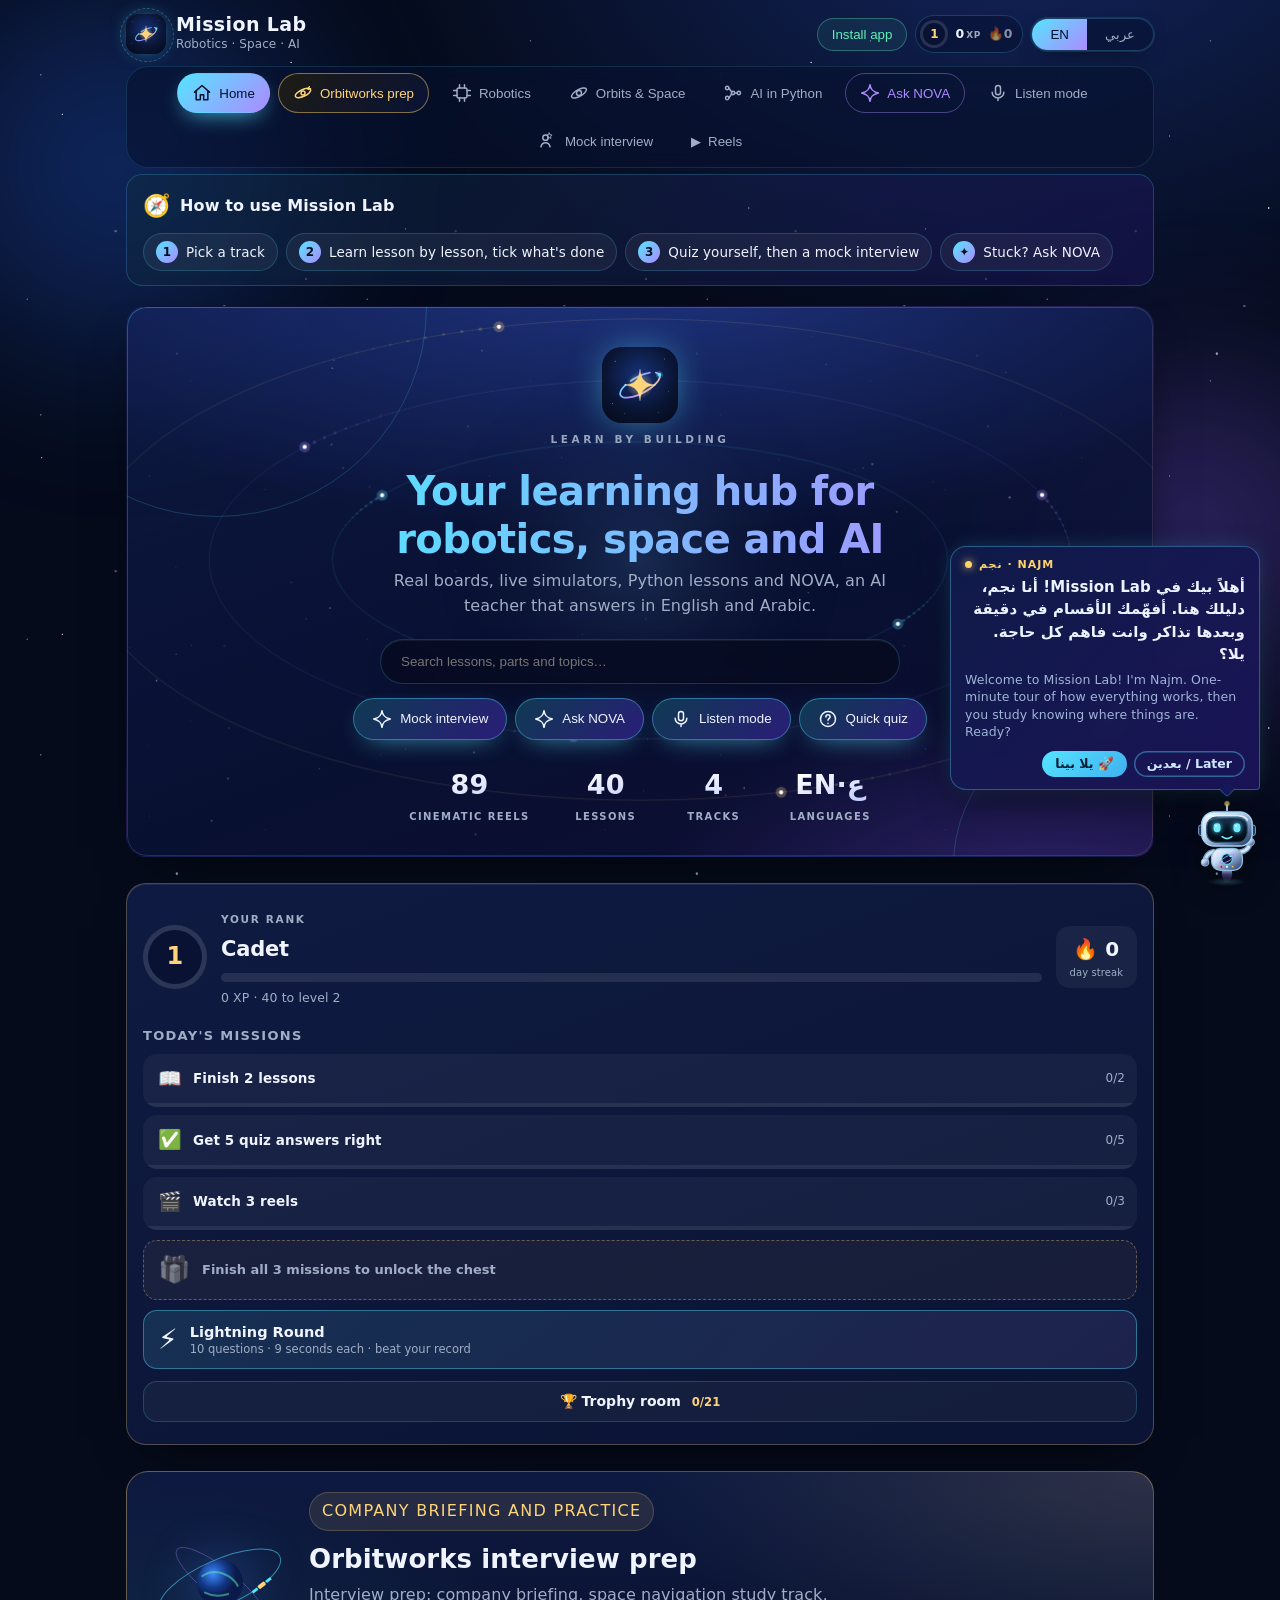
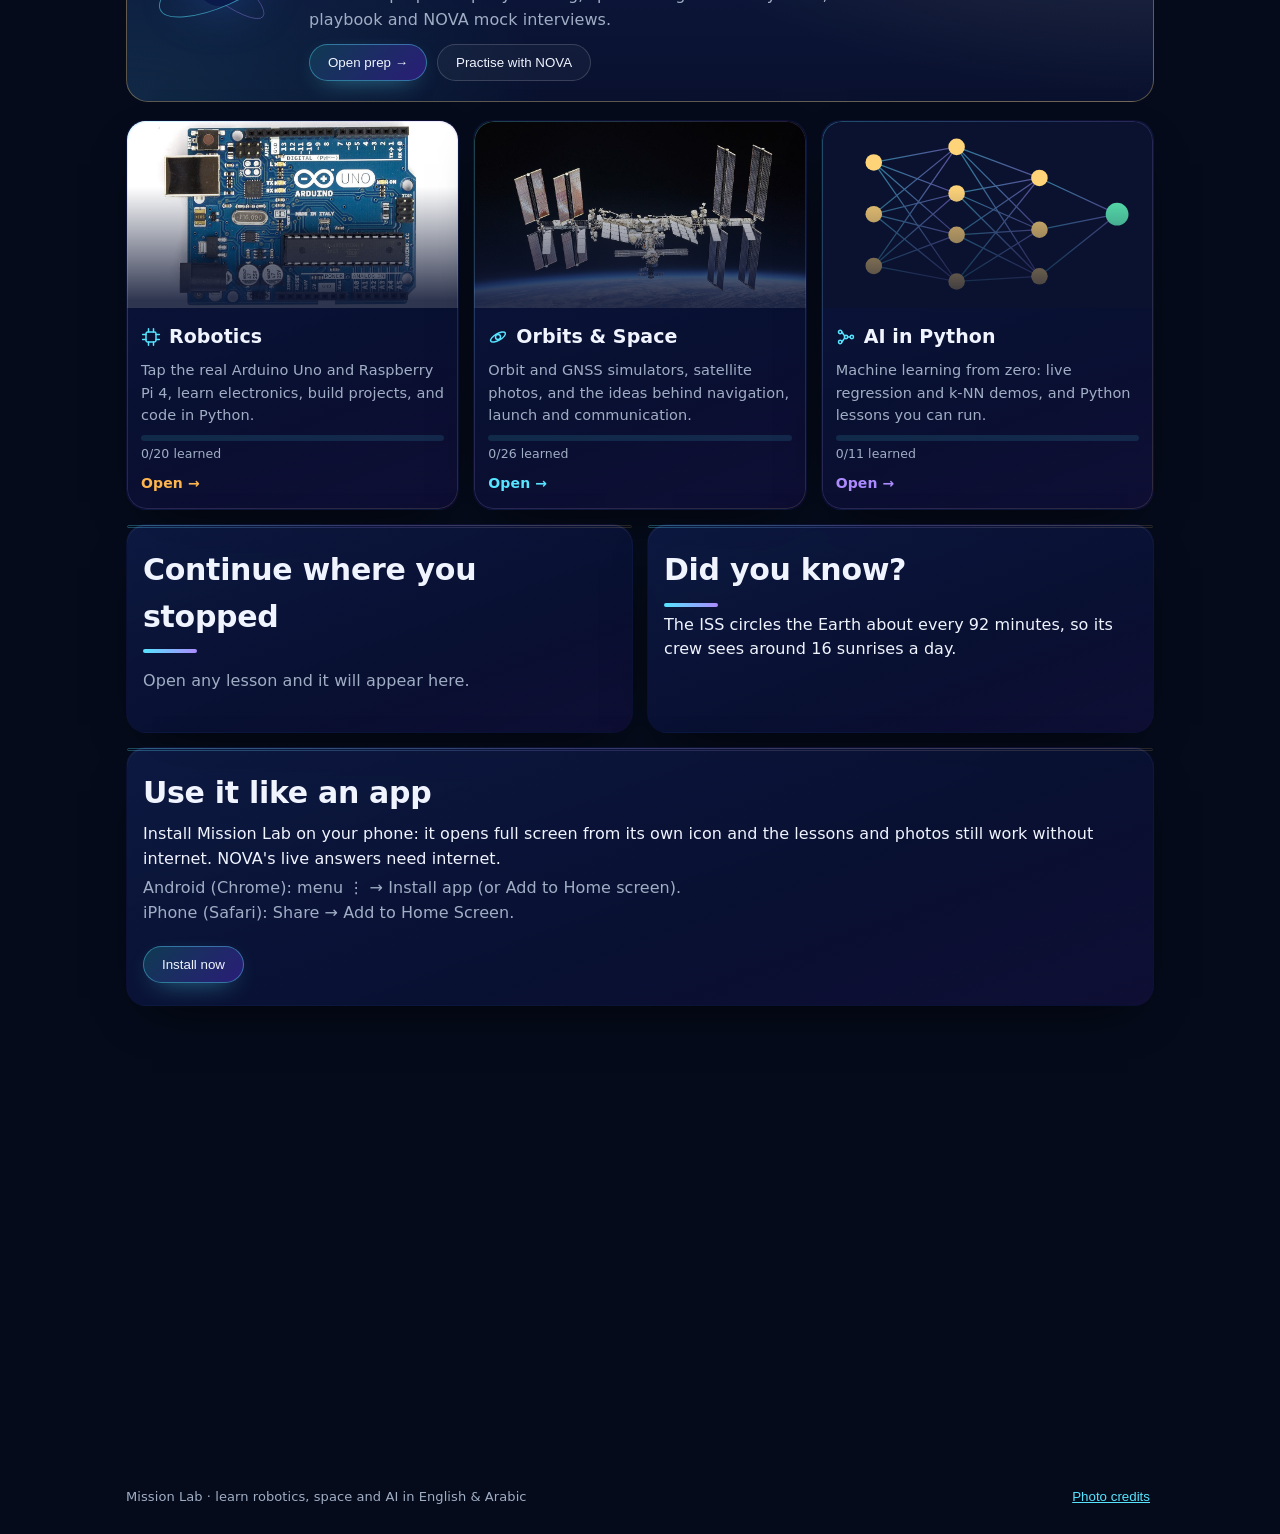
==== commit b52569ce: "Lab v23: fun layer - XP, levels, streaks, daily missions, badges, mystery chest, lightning round, co" ====
--- a/lab/index.html
+++ b/lab/index.html
@@ -25,6 +25,7 @@
 <link rel="stylesheet" href="glow.css">
 <link rel="stylesheet" href="reels.css?v=22">
 <link rel="stylesheet" href="studio.css?v=22">
+<link rel="stylesheet" href="fun.css?v=23">
 </head>
 <body>
 <div class="stars" aria-hidden="true"></div>
@@ -144,6 +145,7 @@
 <script src="nova-plus.js"></script>
 <script src="glow.js"></script>
 <script src="studio.js?v=22"></script>
+<script src="fun.js?v=23"></script>
 <script src="reels-scenes.js?v=22"></script>
 <script src="reels-data.js?v=22"></script>
 <script src="reels-copy.js?v=22"></script>
--- a/lab/fun.css
+++ b/lab/fun.css
@@ -0,0 +1,172 @@
+/* Mission Lab FUN layer v23: HUD, home card, trophy room, popups, confetti, secrets. RM-safe. */
+.fun-hud{display:inline-flex;align-items:center;gap:7px;padding:4px 10px 4px 4px;border:1px solid var(--line);border-radius:999px;background:var(--glass);color:var(--ink);font:700 12.5px/1 var(--ff,system-ui,sans-serif);cursor:pointer;min-height:36px;transition:transform .2s,border-color .2s,box-shadow .2s}
+.fun-hud:hover{border-color:var(--gold);box-shadow:0 0 18px -6px var(--gold)}
+.fun-hud.bump{animation:f-bump .5s cubic-bezier(.3,1.6,.5,1)}
+@keyframes f-bump{0%{transform:scale(1)}40%{transform:scale(1.14)}100%{transform:scale(1)}}
+.fh-ring,.fh-big{--p:0;position:relative;display:grid;place-items:center;border-radius:50%;background:conic-gradient(var(--gold) calc(var(--p)*1%),#ffffff1f 0);width:28px;height:28px}
+.fh-ring::before,.fh-big::before{content:"";position:absolute;inset:3px;border-radius:50%;background:#0a1233}
+.fh-ring b,.fh-big b{position:relative;font-size:12px;font-weight:900;color:var(--gold)}
+.fh-xp small{margin-inline-start:2px;font-size:9px;opacity:.65;letter-spacing:.06em}
+.fh-fire{opacity:.55;font-variant-numeric:tabular-nums}.fh-fire.on{opacity:1;color:#ffb066}
+@media(max-width:560px){.fh-xp{display:none}.fun-hud{padding-inline-end:8px}}
+html[dir=rtl] .fun-hud{padding:4px 4px 4px 10px}
+@media(max-width:560px){html[dir=rtl] .fun-hud{padding-inline-start:8px}}
+
+/* notes (badge / mission banners) */
+#funNotes{position:fixed;top:max(10px,env(safe-area-inset-top));left:0;right:0;z-index:420;display:grid;justify-items:center;gap:8px;pointer-events:none}
+.fun-note{display:flex;align-items:center;gap:12px;max-width:min(92vw,420px);padding:10px 18px 10px 12px;border-radius:18px;background:linear-gradient(135deg,#14224f,#0b1536);border:1px solid #ffd47966;box-shadow:0 14px 40px -10px #000,0 0 30px -10px var(--gold);transform:translateY(-130%);opacity:0;transition:transform .45s cubic-bezier(.3,1.5,.5,1),opacity .3s}
+.fun-note.in{transform:none;opacity:1}
+.fun-note i{font-style:normal;font-size:30px;line-height:1}
+.fun-note b{display:block;font-size:14px}.fun-note small{display:block;color:var(--muted);font-size:12px;margin-top:2px}
+.fun-note.badge i{animation:f-spin .9s cubic-bezier(.3,1.4,.5,1)}
+@keyframes f-spin{from{transform:rotate(-200deg) scale(.2)}to{transform:none}}
+
+/* floating XP */
+.fun-pop{position:fixed;z-index:410;transform:translate(-50%,-50%);pointer-events:none;font:900 18px/1 var(--ff,system-ui,sans-serif);color:var(--gold);text-shadow:0 2px 12px #000,0 0 14px #ffd47988;animation:f-rise 1.4s ease-out forwards;white-space:nowrap}
+@keyframes f-rise{0%{opacity:0;transform:translate(-50%,-30%) scale(.6)}15%{opacity:1;transform:translate(-50%,-70%) scale(1.15)}100%{opacity:0;transform:translate(-50%,-260%) scale(1)}}
+
+/* confetti */
+.fun-c{position:fixed;z-index:415;width:8px;height:12px;border-radius:2px;pointer-events:none;animation:f-conf 1.5s cubic-bezier(.2,.7,.3,1) forwards}
+@keyframes f-conf{0%{transform:translate(0,0) rotate(0);opacity:1}100%{transform:translate(var(--dx),var(--dy)) rotate(var(--rot));opacity:0}}
+
+/* combo pill */
+#funCombo{position:fixed;top:92px;left:50%;z-index:405;transform:translate(-50%,-20px) scale(.7);opacity:0;pointer-events:none;padding:8px 18px;border-radius:999px;background:linear-gradient(135deg,#ff8e5c,#ff5d8f);color:#fff;font-weight:900;box-shadow:0 10px 30px -8px #ff5d8f}
+#funCombo b{font-size:18px;margin-inline-end:6px}#funCombo span{font-size:11px;letter-spacing:.14em;text-transform:uppercase;opacity:.9}
+#funCombo.on{animation:f-combo 1.5s ease forwards}
+@keyframes f-combo{0%{opacity:0;transform:translate(-50%,-20px) scale(.6)}15%{opacity:1;transform:translate(-50%,0) scale(1.15)}30%{transform:translate(-50%,0) scale(1)}85%{opacity:1}100%{opacity:0;transform:translate(-50%,-12px) scale(.95)}}
+
+/* quiz feedback */
+.q-opts button.fun-glow{animation:f-glow .7s ease}
+@keyframes f-glow{0%{box-shadow:0 0 0 0 #5ef0b8cc}60%{box-shadow:0 0 0 14px #5ef0b800}100%{box-shadow:none}}
+.q-opts button.fun-shake{animation:f-shake .45s}
+@keyframes f-shake{20%,60%{transform:translateX(-7px)}40%,80%{transform:translateX(7px)}}
+.fun-q-xp{margin:4px 0 8px;font-weight:800;color:var(--gold);animation:f-up .6s .3s both}
+@keyframes f-up{from{opacity:0;transform:translateY(8px)}to{opacity:1;transform:none}}
+.l-done:not(.on)::after{content:"+15 XP";margin-inline-start:8px;padding:2px 7px;border-radius:999px;background:#ffd47926;color:var(--gold);font-size:10.5px;font-weight:900}
+
+/* home card */
+.fun-home{background:linear-gradient(160deg,#101c45f0,#0b1536ee);border-color:#ffd47944;position:relative;overflow:hidden}
+.fun-home::before{content:"";position:absolute;inset-inline-end:-60px;top:-60px;width:200px;height:200px;border-radius:50%;background:radial-gradient(#ffd47933,transparent 70%);pointer-events:none}
+.fh-top{display:flex;align-items:center;gap:14px;flex-wrap:wrap}
+.fh-big{width:64px;height:64px;flex:none}.fh-big::before{inset:5px}.fh-big b{font-size:24px}
+.fh-info{flex:1;min-width:150px;text-align:start}
+.fh-info small{color:var(--muted);font-size:10.5px;letter-spacing:.16em;text-transform:uppercase;font-weight:700}
+.fh-info h2{margin:2px 0 8px;font-size:21px}
+.fh-info h2::after{display:none}
+.fh-info p{margin:6px 0 0;font-size:12.5px;color:var(--muted)}
+.xbar{height:9px;border-radius:99px;background:#ffffff18;overflow:hidden}
+.xbar b{display:block;height:100%;border-radius:inherit;background:linear-gradient(90deg,var(--gold),#ff9f6b);box-shadow:0 0 12px #ffd479aa;transition:width .8s cubic-bezier(.3,1,.4,1)}
+.fh-stat{display:grid;text-align:center;padding:8px 14px;border-radius:14px;background:#ffffff0d}
+.fh-stat b{font-size:20px}.fh-stat small{font-size:10px;color:var(--muted)}
+.fh-h{margin:18px 0 8px;font-size:13px;letter-spacing:.1em;text-transform:uppercase;color:var(--muted);text-align:start}
+html[dir=rtl] .fh-h{letter-spacing:0}
+.fun-quests{list-style:none;margin:0;padding:0;display:grid;gap:8px}
+.fun-quests li{position:relative;display:grid;grid-template-columns:30px 1fr auto;align-items:center;gap:8px;padding:10px 12px 14px;border-radius:14px;background:#ffffff0b;text-align:start;overflow:hidden}
+.fun-quests li i{font-style:normal;font-size:19px;text-align:center}
+.fun-quests li span{font-size:13.5px;font-weight:600}
+.fun-quests li em{font-style:normal;font-size:12px;color:var(--muted);font-variant-numeric:tabular-nums}
+.fun-quests .qbar{position:absolute;inset-inline:0;bottom:0;height:4px;background:#ffffff12}
+.fun-quests .qbar b{display:block;height:100%;background:linear-gradient(90deg,var(--cyan),var(--aurora));transition:width .6s}
+.fun-quests li.done{background:#5ef0b81a}.fun-quests li.done span{text-decoration:line-through;opacity:.7}.fun-quests li.done i{color:var(--aurora)}
+.fun-chestbtn{display:flex;align-items:center;gap:12px;width:100%;margin-top:10px;padding:12px 14px;border-radius:14px;border:1px dashed #ffd47955;background:#ffd4790d;color:var(--muted);font:600 13px/1.3 var(--ff,system-ui,sans-serif);text-align:start;cursor:not-allowed}
+.fun-chestbtn i{font-style:normal;font-size:26px;filter:grayscale(1);opacity:.6}
+.fun-chestbtn.ready{cursor:pointer;color:var(--ink);border-style:solid;border-color:var(--gold);background:linear-gradient(135deg,#ffd47933,#ff9f6b22);animation:f-pulse 1.8s infinite}
+.fun-chestbtn.ready i{filter:none;opacity:1;animation:f-wob 1.2s infinite}
+.fun-chestbtn:disabled:not(.ready){opacity:1}
+@keyframes f-pulse{50%{box-shadow:0 0 26px -4px var(--gold)}}
+@keyframes f-wob{0%,100%{transform:rotate(-8deg)}50%{transform:rotate(8deg) scale(1.1)}}
+.fun-trophy-btn{margin-top:12px;width:100%;padding:12px;border-radius:14px;border:1px solid var(--line);background:#ffffff0a;color:var(--ink);font:700 14px/1 var(--ff,system-ui,sans-serif);cursor:pointer}
+.fun-trophy-btn small{color:var(--gold);margin-inline-start:6px}
+.fun-trophy-btn:hover{border-color:var(--gold)}
+
+/* modal */
+.fun-modal{position:fixed;inset:0;z-index:430;display:grid;place-items:center;padding:16px;background:#02061acc;backdrop-filter:blur(8px);opacity:0;transition:opacity .25s}
+.fun-modal.in{opacity:1}
+.fm-card{position:relative;width:min(94vw,440px);max-height:88vh;overflow:auto;padding:22px 18px;border-radius:24px;background:linear-gradient(160deg,#14224f,#0a1332);border:1px solid #ffd47955;box-shadow:0 30px 80px -20px #000,0 0 50px -16px var(--gold);text-align:center;transform:translateY(20px) scale(.94);transition:transform .45s cubic-bezier(.3,1.5,.5,1)}
+.fun-modal.in .fm-card{transform:none}
+.fm-x{position:absolute;top:10px;inset-inline-end:10px;width:34px;height:34px;border-radius:50%;border:1px solid var(--line);background:#ffffff10;color:var(--ink);font-size:15px;cursor:pointer}
+.panel-room .fm-card{text-align:start}
+.fp-head{display:flex;gap:14px;align-items:center;margin:6px 34px 14px 0}
+html[dir=rtl] .fp-head{margin:6px 0 14px 34px}
+.fp-head h3{margin:0 0 8px;font-size:20px}.fp-head p{margin:6px 0 0;font-size:12.5px;color:var(--muted)}
+.fp-head>div:last-child{flex:1}
+.fp-streak{display:flex;align-items:center;justify-content:space-between;gap:8px;padding:10px;border-radius:16px;background:#ffffff0b}
+.fp-streak>div:not(.wk){display:grid;text-align:center;min-width:54px}.fp-streak b{font-size:18px}.fp-streak small{font-size:10px;color:var(--muted)}
+.wk{display:flex;gap:5px}.wd{display:grid;gap:3px;justify-items:center}
+.wd i{font-style:normal;width:26px;height:26px;border-radius:50%;display:grid;place-items:center;font-size:13px;background:#ffffff12}
+.wd.on i{background:#ff9f6b33}.wd.now i{outline:2px solid var(--gold)}
+.wd small{font-size:9px;color:var(--muted)}
+.fm-card h4{margin:18px 0 8px;font-size:13px;letter-spacing:.1em;text-transform:uppercase;color:var(--muted)}
+html[dir=rtl] .fm-card h4{letter-spacing:0}
+.fm-card h4 small{color:var(--gold)}
+.fp-badges{display:grid;grid-template-columns:repeat(4,1fr);gap:8px}
+.bd{display:grid;justify-items:center;gap:4px;padding:10px 4px;border-radius:14px;border:1px solid #ffffff14;background:#ffffff08;color:var(--muted);cursor:pointer;font:600 10.5px/1.2 var(--ff,system-ui,sans-serif)}
+.bd i{font-style:normal;font-size:26px;filter:grayscale(1) brightness(.6)}
+.bd.on{color:var(--ink);border-color:#ffd47966;background:#ffd4790f}.bd.on i{filter:none}
+.fp-hint{min-height:2.6em;margin:12px 0 0;font-size:12.5px;color:var(--muted)}
+.fp-snd{display:flex;align-items:center;gap:8px;margin-top:10px;font-size:12.5px;color:var(--muted);cursor:pointer}
+.fp-snd input{accent-color:var(--gold);width:18px;height:18px}
+.fun-chestbtn.in-panel{margin-top:10px}
+/* level up */
+.lvl .fm-card{padding-top:8px}
+.lv-nj{width:120px;margin:0 auto;animation:f-float 2.4s ease-in-out infinite;font-size:80px;line-height:1.2}
+.lv-nj svg{width:100%;height:auto;display:block;filter:drop-shadow(0 0 20px #ffd47988)}
+@keyframes f-float{50%{transform:translateY(-8px)}}
+.lv-k{margin:0;font-size:11px;font-weight:900;letter-spacing:.4em;color:var(--gold)}
+html[dir=rtl] .lv-k{letter-spacing:.1em}
+.lv-n{font-size:84px;font-weight:900;line-height:1;background:linear-gradient(160deg,#fff,var(--gold));-webkit-background-clip:text;background-clip:text;color:transparent;animation:f-lv .8s cubic-bezier(.3,1.6,.5,1)}
+@keyframes f-lv{from{transform:scale(.2) rotate(-20deg);opacity:0}}
+.lvl h3{margin:4px 0;font-size:22px}.lv-s{color:var(--muted);font-size:13.5px;margin:6px 0 16px}
+/* chest */
+.fun-chest{padding:10px 0}
+.fc-box{font-size:96px;line-height:1.1;animation:f-shk .5s infinite}
+.fc-box.open{animation:f-open .5s forwards}
+@keyframes f-shk{0%,100%{transform:rotate(-6deg)}50%{transform:rotate(6deg) scale(1.05)}}
+@keyframes f-open{to{transform:scale(0);opacity:0;height:0}}
+.fc-rev{animation:f-up .5s both}
+.fc-rev h3{margin:0 0 4px;font-size:21px}
+.fc-xp{margin:6px 0 12px;font-size:34px;font-weight:900;color:var(--gold)}
+.fc-fact{margin:0 0 16px;padding:12px;border-radius:14px;background:#ffffff0d;font-size:14px;line-height:1.55}
+.fc-fact small{color:var(--aurora);font-weight:800;letter-spacing:.1em;text-transform:uppercase}
+.fun-chest.rm .fc-box{animation:none}
+
+/* lucky star */
+.fun-star{position:fixed;z-index:300;top:30vh;inset-inline-start:-60px;width:56px;height:56px;border:0;border-radius:50%;background:radial-gradient(#ffd47955,transparent 70%);font-size:34px;cursor:pointer;animation:f-star 8s linear forwards;filter:drop-shadow(0 0 14px #ffd479)}
+html[dir=rtl] .fun-star{animation-name:f-star-r}
+@keyframes f-star{0%{transform:translate(0,0) rotate(0)}50%{transform:translate(55vw,-40px) rotate(180deg) scale(1.2)}100%{transform:translate(115vw,30px) rotate(360deg)}}
+@keyframes f-star-r{0%{transform:translate(0,0) rotate(0)}50%{transform:translate(-55vw,-40px) rotate(-180deg) scale(1.2)}100%{transform:translate(-115vw,30px) rotate(-360deg)}}
+/* secrets */
+.fun-warp{position:fixed;inset:0;z-index:425;pointer-events:none;width:100vw;height:100vh}
+.fun-rocket{position:fixed;z-index:425;font-size:52px;inset-inline-start:-80px;bottom:8vh;pointer-events:none;animation:f-rk 2.4s cubic-bezier(.5,0,.8,.6) forwards;filter:drop-shadow(0 8px 14px #ff8e5c)}
+@keyframes f-rk{to{transform:translate(115vw,-90vh) rotate(0)}}
+html[dir=rtl] .fun-rocket{animation-name:f-rk-r}
+@keyframes f-rk-r{to{transform:translate(-115vw,-90vh)}}
+.fun-rocket{transform:rotate(0)}
+@media(max-width:420px){.fp-badges{grid-template-columns:repeat(3,1fr)}.fm-card{padding:20px 14px}}
+@media(prefers-reduced-motion:reduce){
+ .fun-pop{animation:f-fade 1.4s forwards}@keyframes f-fade{0%,70%{opacity:1}100%{opacity:0}}
+ .fun-hud.bump,.q-opts button.fun-glow,.q-opts button.fun-shake,.fun-chestbtn.ready,.fun-chestbtn.ready i,.lv-nj,.lv-n,.fc-box,.fun-note.badge i{animation:none}
+ .fun-note,.fm-card{transition:opacity .2s}.fun-note.in{transform:none}
+ .fun-star{animation:none;inset-inline-start:16px;top:38vh}
+ #funCombo.on{animation:none;opacity:1;transform:translate(-50%,0)}
+ .xbar b{transition:none}
+}
+
+/* lightning round */
+.fun-lightning{display:flex;align-items:center;gap:12px;width:100%;margin-top:10px;padding:12px 14px;border-radius:14px;border:1px solid #56e4ff66;background:linear-gradient(135deg,#56e4ff1f,#ac8bff1f);color:var(--ink);text-align:start;cursor:pointer;font-family:var(--ff,system-ui,sans-serif)}
+.fun-lightning i{font-style:normal;font-size:28px}
+.fun-lightning b{display:block;font-size:14.5px}.fun-lightning small{display:block;margin-top:2px;font-size:11.5px;color:var(--muted)}
+.fun-lightning:hover{border-color:var(--cyan);box-shadow:0 0 22px -8px var(--cyan)}
+.lightning .fm-card{text-align:start;padding-top:26px}
+.ln-top{display:flex;justify-content:space-between;gap:8px;margin:0 36px 10px 0;font-weight:800;font-size:13px;color:var(--muted)}
+html[dir=rtl] .ln-top{margin:0 0 10px 36px}
+.ln-sc{color:var(--gold)}.ln-cb{color:#ff9f6b;min-width:54px;text-align:end}
+.ln-t{height:8px;border-radius:99px;background:#ffffff18;overflow:hidden;margin-bottom:14px}
+.ln-t b{display:block;height:100%;width:100%;border-radius:inherit;background:linear-gradient(90deg,var(--aurora),var(--cyan))}
+.ln-t b.low{background:linear-gradient(90deg,#ff5d8f,#ffb54d)}
+.lightning .q-text{margin:0 0 12px;font-size:17px;line-height:1.4}
+.lightning .q-opts{display:grid;gap:8px}
+.ln-end{text-align:center}.ln-end .lv-n small{font-size:28px;opacity:.6;-webkit-text-fill-color:currentColor}
+.ln-btns{display:flex;gap:10px;justify-content:center;flex-wrap:wrap}
+.najm-bud.fun-hop{animation:f-hop .6s cubic-bezier(.3,1.6,.5,1)}
+@keyframes f-hop{0%{translate:0 0}40%{translate:0 -22px}100%{translate:0 0}}
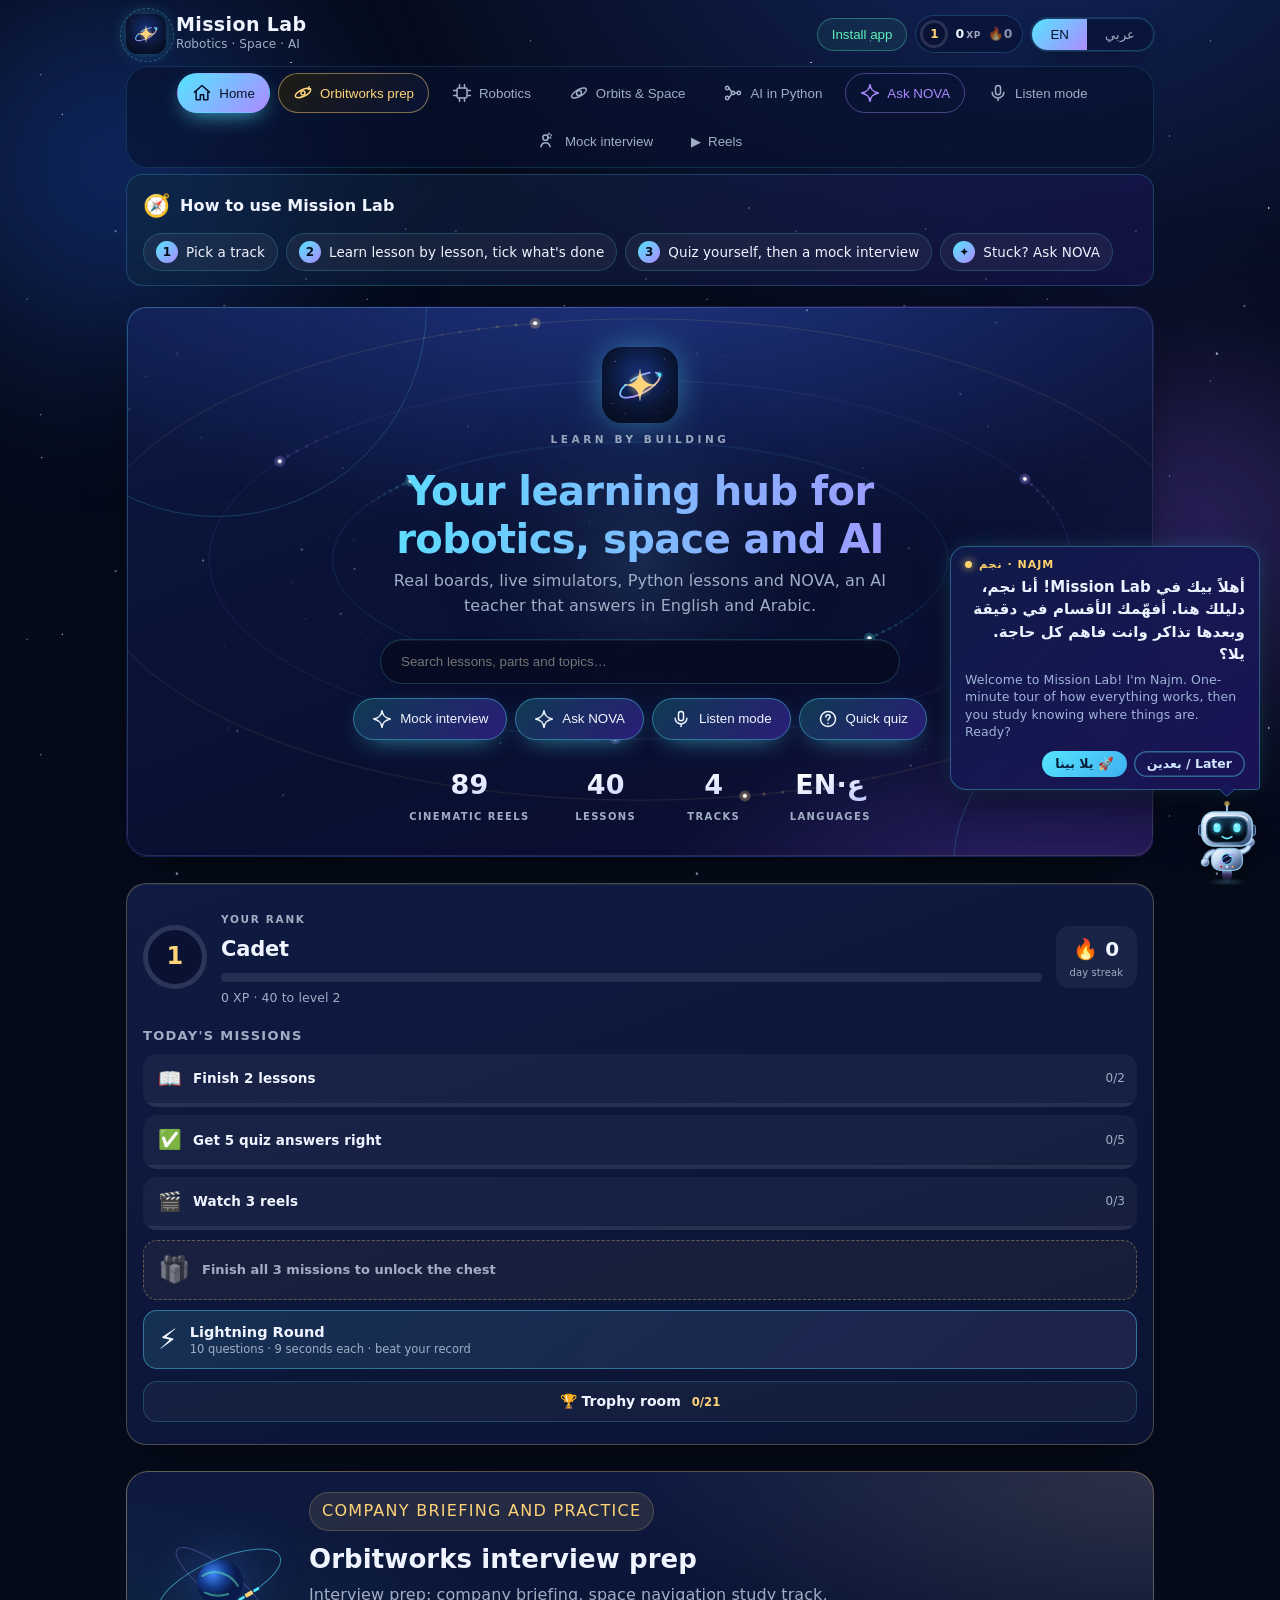
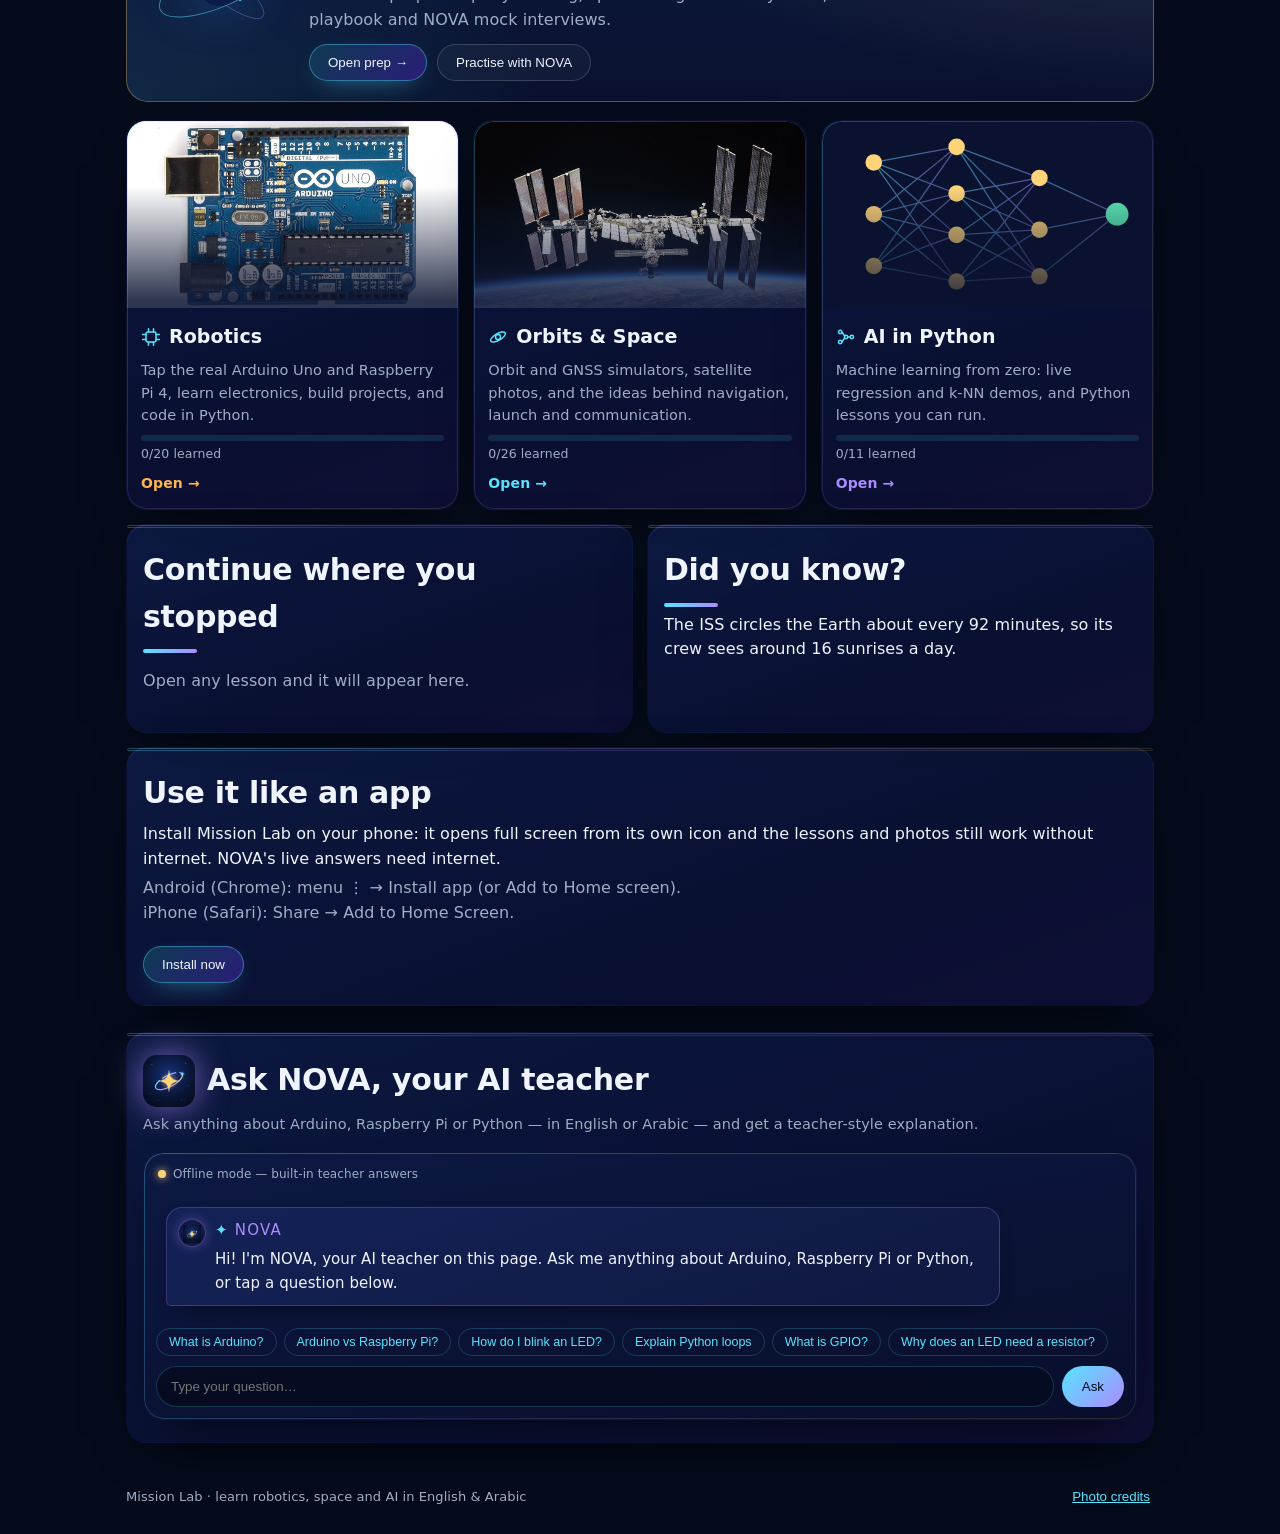
==== commit 4dc4757c: "Lab v24: track worlds - own background, accent and teaching style per track" ====
--- a/lab/index.html
+++ b/lab/index.html
@@ -26,6 +26,7 @@
 <link rel="stylesheet" href="reels.css?v=22">
 <link rel="stylesheet" href="studio.css?v=22">
 <link rel="stylesheet" href="fun.css?v=23">
+<link rel="stylesheet" href="worlds.css?v=24">
 </head>
 <body>
 <div class="stars" aria-hidden="true"></div>
@@ -146,6 +147,7 @@
 <script src="glow.js"></script>
 <script src="studio.js?v=22"></script>
 <script src="fun.js?v=23"></script>
+<script src="worlds.js?v=24"></script>
 <script src="reels-scenes.js?v=22"></script>
 <script src="reels-data.js?v=22"></script>
 <script src="reels-copy.js?v=22"></script>
--- a/lab/worlds.css
+++ b/lab/worlds.css
@@ -0,0 +1,127 @@
+/* Mission Lab v24: each track is its own world (background + accent + teaching style). Additive. */
+#worldCv{position:fixed;inset:0;width:100%;height:100%;z-index:0;pointer-events:none;opacity:0;transition:opacity .7s ease}
+#worldCv.on{opacity:1}
+#worldDeco{position:fixed;inset:0;z-index:0;pointer-events:none;overflow:hidden}
+#worldDeco i{position:absolute;display:block;opacity:0;transition:opacity .8s ease}
+
+/* ---------- ROBOTICS: the workshop bench (PCB green + copper) ---------- */
+body[data-world=robotics]{
+  --cyan:#ffb347;--violet:#ff7a59;--aurora:#6dffa0;--gold:#ffe08a;--line:#ffb34740;--glass:#0a1f19cc;--navy:#04120e;
+  --g-edge:linear-gradient(135deg,#ffb347aa,#6dffa066 50%,#ff7a5944);--g-card:linear-gradient(160deg,#0d2a20cc,#0a1f19d9 60%,#102a1bcc);
+  background:
+    linear-gradient(#ffb3470a 1px,transparent 1px) 0 0/44px 44px,
+    linear-gradient(90deg,#ffb3470a 1px,transparent 1px) 0 0/44px 44px,
+    radial-gradient(1100px 700px at 85% -10%,#0f4a35 0%,transparent 60%),
+    radial-gradient(900px 600px at 0% 100%,#2a1d08 0%,transparent 60%),#04120e fixed;
+}
+body[data-world=robotics]::before{background:radial-gradient(circle,#13a36b 0%,transparent 65%)}
+body[data-world=robotics]::after{background:radial-gradient(circle,#ff8f2b 0%,transparent 65%);opacity:.22}
+body[data-world=robotics] .stars{opacity:0}
+
+/* ---------- SPACE: deep cosmos with a planet horizon ---------- */
+body[data-world=space]{
+  --cyan:#7fd4ff;--violet:#d38bff;--aurora:#5ef0b8;--line:#7fd4ff3a;
+  background:
+    radial-gradient(900px 520px at 15% 20%,#3b1a6b66 0%,transparent 60%),
+    radial-gradient(800px 500px at 90% 55%,#0f4a8a55 0%,transparent 60%),
+    linear-gradient(#020510,#050b24 60%,#07112e) fixed,#020510;
+}
+body[data-world=space]::before{background:radial-gradient(circle,#c04bff 0%,transparent 65%);opacity:.3}
+body[data-world=space]::after{background:radial-gradient(circle,#19b5ff 0%,transparent 65%);opacity:.3}
+body[data-world=space] #wdPlanet{opacity:1}
+#wdPlanet{left:50%;bottom:-62vmin;width:150vmin;height:150vmin;margin-left:-75vmin;border-radius:50%;
+  background:radial-gradient(circle at 50% 0%,#58c7ff 0,#1a63c8 14%,#0b2f78 38%,#06143a 62%,#030816 100%);
+  box-shadow:0 -10px 60px 6px #4cb8ff66,inset 0 14px 50px #9be3ff55}
+#wdPlanet::after{content:"";position:absolute;inset:0;border-radius:50%;background:repeating-linear-gradient(172deg,transparent 0 26px,#ffffff08 26px 30px)}
+
+/* ---------- AI IN PYTHON: neural net + code (ink, Python blue and yellow) ---------- */
+body[data-world=ai]{
+  --cyan:#6fb7ff;--violet:#ffd43b;--aurora:#7dffb2;--gold:#ffd43b;--line:#6fb7ff3a;--glass:#0b1330cc;--navy:#060a1c;
+  --g-edge:linear-gradient(135deg,#6fb7ffaa,#ffd43b66 50%,#7dffb244);--g-card:linear-gradient(160deg,#0d1a40cc,#0a1230d9 60%,#14153acc);
+  background:
+    radial-gradient(1px 1px at 1px 1px,#6fb7ff2a 1px,transparent 1.5px) 0 0/28px 28px,
+    radial-gradient(900px 600px at 80% 0%,#0f2a6a66 0%,transparent 60%),
+    radial-gradient(800px 500px at 0% 90%,#4a3a0a40 0%,transparent 60%),#05081a fixed;
+}
+body[data-world=ai]::before{background:radial-gradient(circle,#2b6bff 0%,transparent 65%)}
+body[data-world=ai]::after{background:radial-gradient(circle,#ffd43b 0%,transparent 65%);opacity:.16}
+body[data-world=ai] .stars{opacity:0}
+
+/* ---------- ORBITWORKS PREP: mission control radar ---------- */
+body[data-world=ow]{
+  --cyan:#4ff3c8;--violet:#ff9d5c;--aurora:#4ff3c8;--gold:#ffc861;--line:#4ff3c83a;--glass:#08181ccc;--navy:#03090d;
+  --g-edge:linear-gradient(135deg,#4ff3c8aa,#ff9d5c66 50%,#ffc86144);--g-card:linear-gradient(160deg,#0a2128cc,#08181cd9 60%,#14201acc);
+  background:
+    linear-gradient(#4ff3c80a 1px,transparent 1px) 0 0/60px 60px,
+    linear-gradient(90deg,#4ff3c80a 1px,transparent 1px) 0 0/60px 60px,
+    radial-gradient(900px 600px at 50% 40%,#0b3a3a66 0%,transparent 65%),#03090d fixed;
+}
+body[data-world=ow]::before{background:radial-gradient(circle,#0fb59a 0%,transparent 65%);opacity:.25}
+body[data-world=ow]::after{background:radial-gradient(circle,#ff7a2b 0%,transparent 65%);opacity:.14}
+body[data-world=ow] .stars{opacity:.25}
+
+/* header and bottom nav pick up the world */
+body[data-world]{transition:background-color .6s}
+body[data-world=robotics] .bnav,body[data-world=ai] .bnav,body[data-world=ow] .bnav{background:color-mix(in srgb,var(--navy) 96%,transparent)}
+
+/* ---------- teaching styles ---------- */
+.ts-banner{display:flex;gap:12px;align-items:center;margin:14px 0 0;padding:12px 14px;border-radius:16px;border:1px solid var(--line);background:var(--glass);position:relative;z-index:1}
+.ts-banner>i{font-style:normal;font-size:30px;flex:none;filter:drop-shadow(0 0 10px var(--cyan))}
+.ts-banner b{display:block;font-size:15px;color:var(--cyan)}
+.ts-banner span{display:block;font-size:13px;color:var(--muted);margin-top:2px}
+.ts-rail{display:flex;flex-wrap:wrap;gap:6px;margin:8px 0 12px;padding:0;list-style:none;counter-reset:ts}
+.ts-rail li{counter-increment:ts;display:flex;align-items:center;gap:6px;font-size:12px;font-weight:700;padding:5px 11px 5px 6px;border-radius:999px;border:1px solid var(--line);color:var(--ink);background:#ffffff08}
+.ts-rail li::before{content:counter(ts);display:grid;place-items:center;width:20px;height:20px;border-radius:50%;background:var(--cyan);color:#04120e;font-size:11px}
+
+/* robotics: build log, blueprint cards with copper edge and step rail */
+body[data-world=robotics] .lesson .l-body{border-inline-start:3px dashed #ffb34755;margin-inline-start:10px}
+body[data-world=robotics] .gd-row{border-radius:6px;border-inline-start:4px solid var(--cyan);background:#0b241b}
+body[data-world=robotics] .gd-row.gd-try{border-inline-start-color:var(--aurora)}
+body[data-world=robotics] .gd-row.gd-mist{border-inline-start-color:#ff6b57;background:#2a1410}
+body[data-world=robotics] .gd-row b{text-transform:uppercase;letter-spacing:.06em;font-size:12px}
+body[data-world=robotics] .l-num{border-radius:6px}
+
+/* space: story panels, rounded, glow, big first sentence */
+body[data-world=space] .ts-rail li::before{background:linear-gradient(135deg,#7fd4ff,#d38bff)}
+body[data-world=space] .gd-row{border-radius:22px;background:linear-gradient(135deg,#14275c99,#2a1a5c66)}
+body[data-world=space] .gd-row.gd-why p::first-line{font-weight:700;color:#fff}
+body[data-world=space] .gd-row.gd-fun{background:linear-gradient(135deg,#3b1a6b99,#0f3a7a66)}
+
+/* ai: notebook cells, monospace gutters */
+body[data-world=ai] .gd-row{border-radius:6px;border:1px solid #6fb7ff33;background:#0a1230;position:relative;padding-inline-start:54px;font-family:ui-monospace,"SF Mono",Menlo,Consolas,monospace}
+body[data-world=ai] .gd-row>i{display:none}
+body[data-world=ai] .gd-row::before{content:"In [ ]:";position:absolute;inset-inline-start:8px;top:12px;font-size:11px;color:var(--violet);font-weight:700;direction:ltr}
+body[data-world=ai] .gd-row.gd-try::before{content:"Run ▶";color:var(--aurora)}
+body[data-world=ai] .gd-row.gd-mist::before{content:"Err!";color:#ff7b8a}
+body[data-world=ai] .gd-row.gd-fun::before{content:"Out:";color:var(--cyan)}
+body[data-world=ai] .gd-row b{font-family:inherit;color:var(--violet)}
+body[data-world=ai] .gd-row p{font-family:"DM Sans",system-ui,sans-serif}
+body[data-world=ai] .l-num{font-family:ui-monospace,Menlo,monospace;border-radius:6px}
+
+/* ow: interview coach cards, timer-chip look */
+body[data-world=ow] .gd-row{border-radius:12px;border:1px solid #4ff3c833;background:#08202a}
+body[data-world=ow] .ts-rail li{border-color:#ff9d5c66}
+body[data-world=ow] .ts-rail li::before{background:var(--violet)}
+
+/* world entry banner */
+#worldEnter{position:fixed;left:50%;top:92px;z-index:430;transform:translate(-50%,-30px);opacity:0;pointer-events:none;display:flex;align-items:center;gap:10px;padding:10px 18px;border-radius:999px;background:var(--glass,#0b153acc);border:1px solid var(--cyan);color:var(--ink);font-weight:700;box-shadow:0 0 30px -4px var(--cyan);backdrop-filter:blur(10px);white-space:nowrap}
+#worldEnter i{font-style:normal;font-size:22px}
+#worldEnter small{display:block;font-weight:500;color:var(--muted);font-size:11px}
+#worldEnter.go{animation:wEnter 2.4s cubic-bezier(.22,1,.36,1) forwards}
+@keyframes wEnter{0%{opacity:0;transform:translate(-50%,-30px) scale(.9)}14%{opacity:1;transform:translate(-50%,0) scale(1)}80%{opacity:1;transform:translate(-50%,0)}100%{opacity:0;transform:translate(-50%,-14px)}}
+#worldFlash{position:fixed;inset:0;z-index:425;pointer-events:none;opacity:0;background:radial-gradient(circle at 50% 40%,var(--cyan),transparent 62%)}
+#worldFlash.go{animation:wFlash .8s ease-out}
+@keyframes wFlash{0%{opacity:.45}100%{opacity:0}}
+@media(max-width:480px){#worldEnter{top:76px;font-size:14px;padding:8px 14px}}
+@media(prefers-reduced-motion:reduce){#worldEnter.go{animation:none;opacity:1;transform:translate(-50%,0)}#worldFlash.go{animation:none}#worldCv{transition:none}}
+
+.ts-move{display:flex;gap:12px;align-items:flex-start;margin:14px 0 4px;padding:12px 14px;border-radius:14px;border:1px dashed var(--cyan);background:color-mix(in srgb,var(--cyan) 9%,transparent)}
+.ts-move>i{font-style:normal;font-size:24px;flex:none}
+.ts-move b{display:block;color:var(--cyan);font-size:13px;text-transform:uppercase;letter-spacing:.06em}
+.ts-move p{margin:3px 0 0;font-size:14px;color:var(--ink)}
+body[data-world=ai] .ts-move{font-family:ui-monospace,Menlo,monospace;border-style:solid;border-radius:6px}
+body[data-world=ai] .ts-move p{font-family:"DM Sans",system-ui,sans-serif}
+body[data-world=robotics] .ts-move{border-radius:6px;border-width:2px}
+body[data-world=space] .ts-move{border-radius:22px;border-style:solid;border-color:#7fd4ff55;background:linear-gradient(135deg,#14275c88,#2a1a5c55)}
+body[data-world=space] .l-body>p:first-of-type{font-size:1.04em;color:#fff}
+body[data-world=ow] .ts-move{border-radius:12px}
